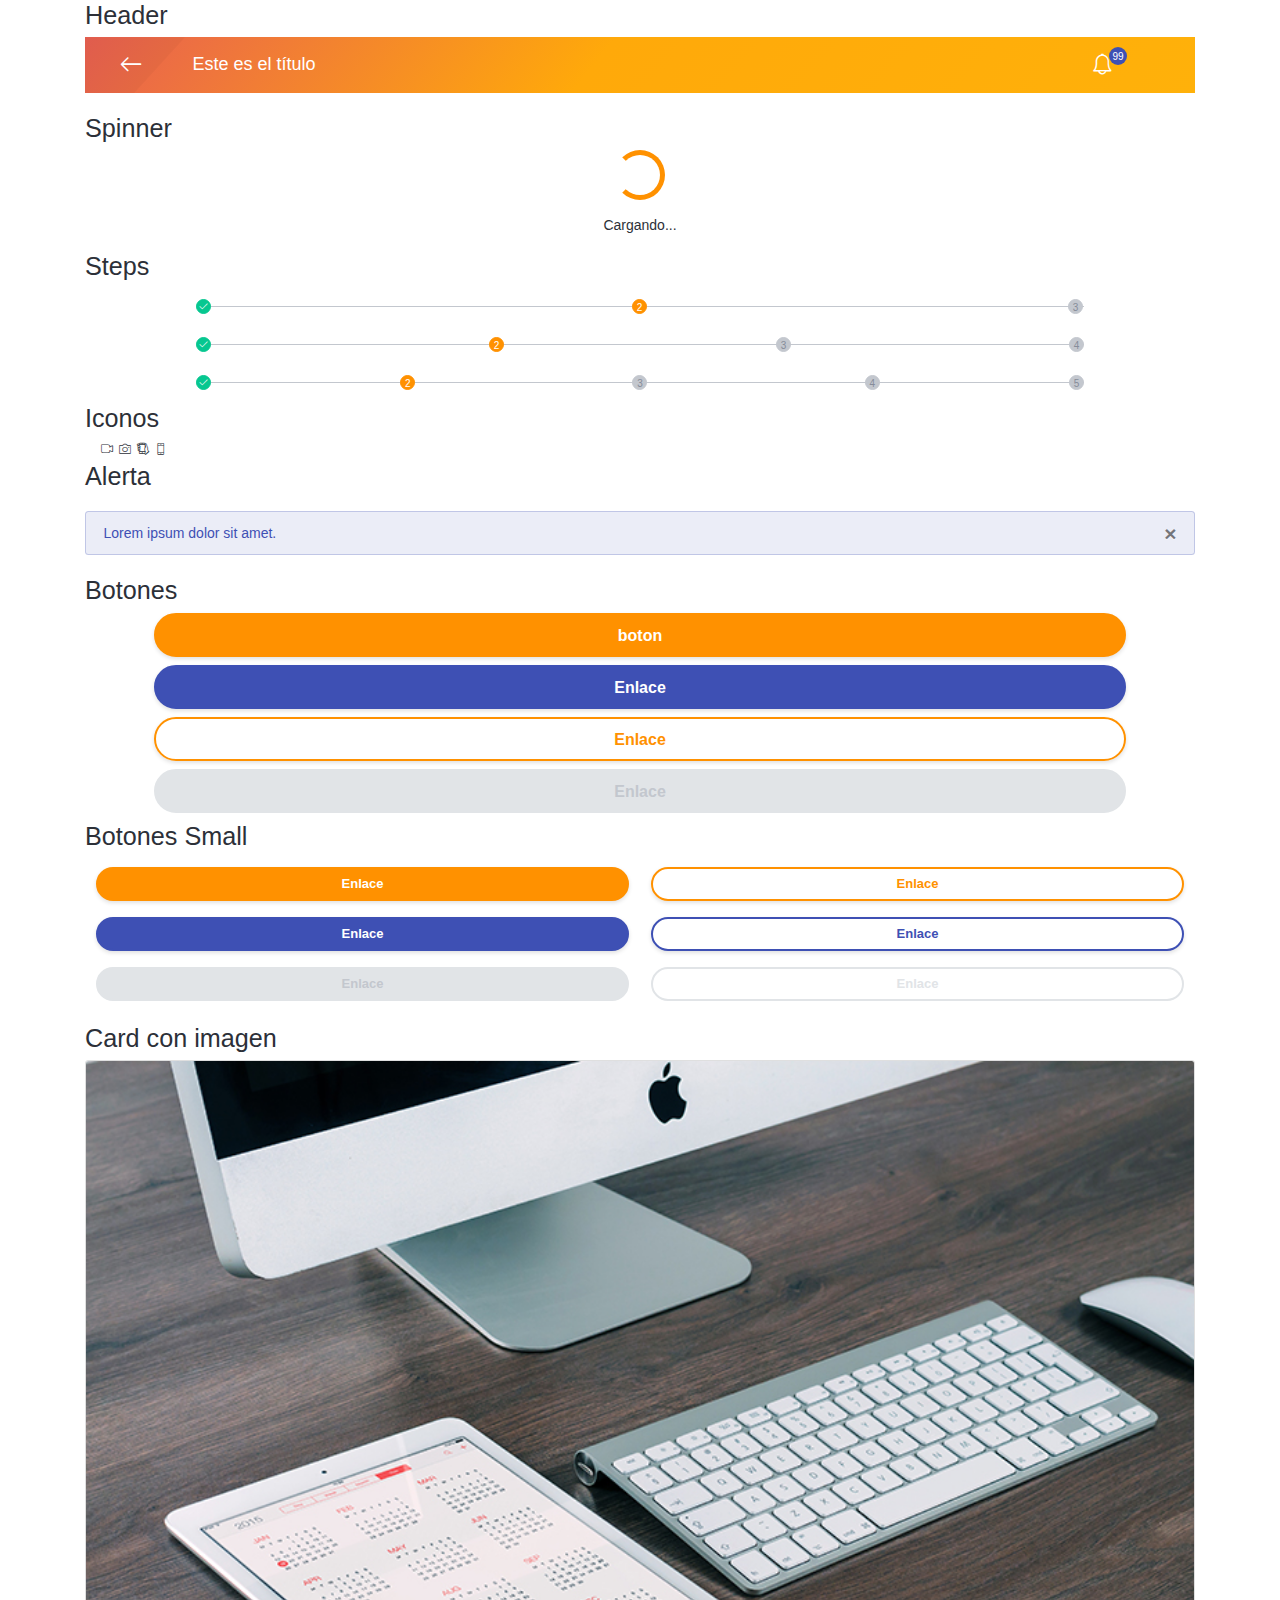
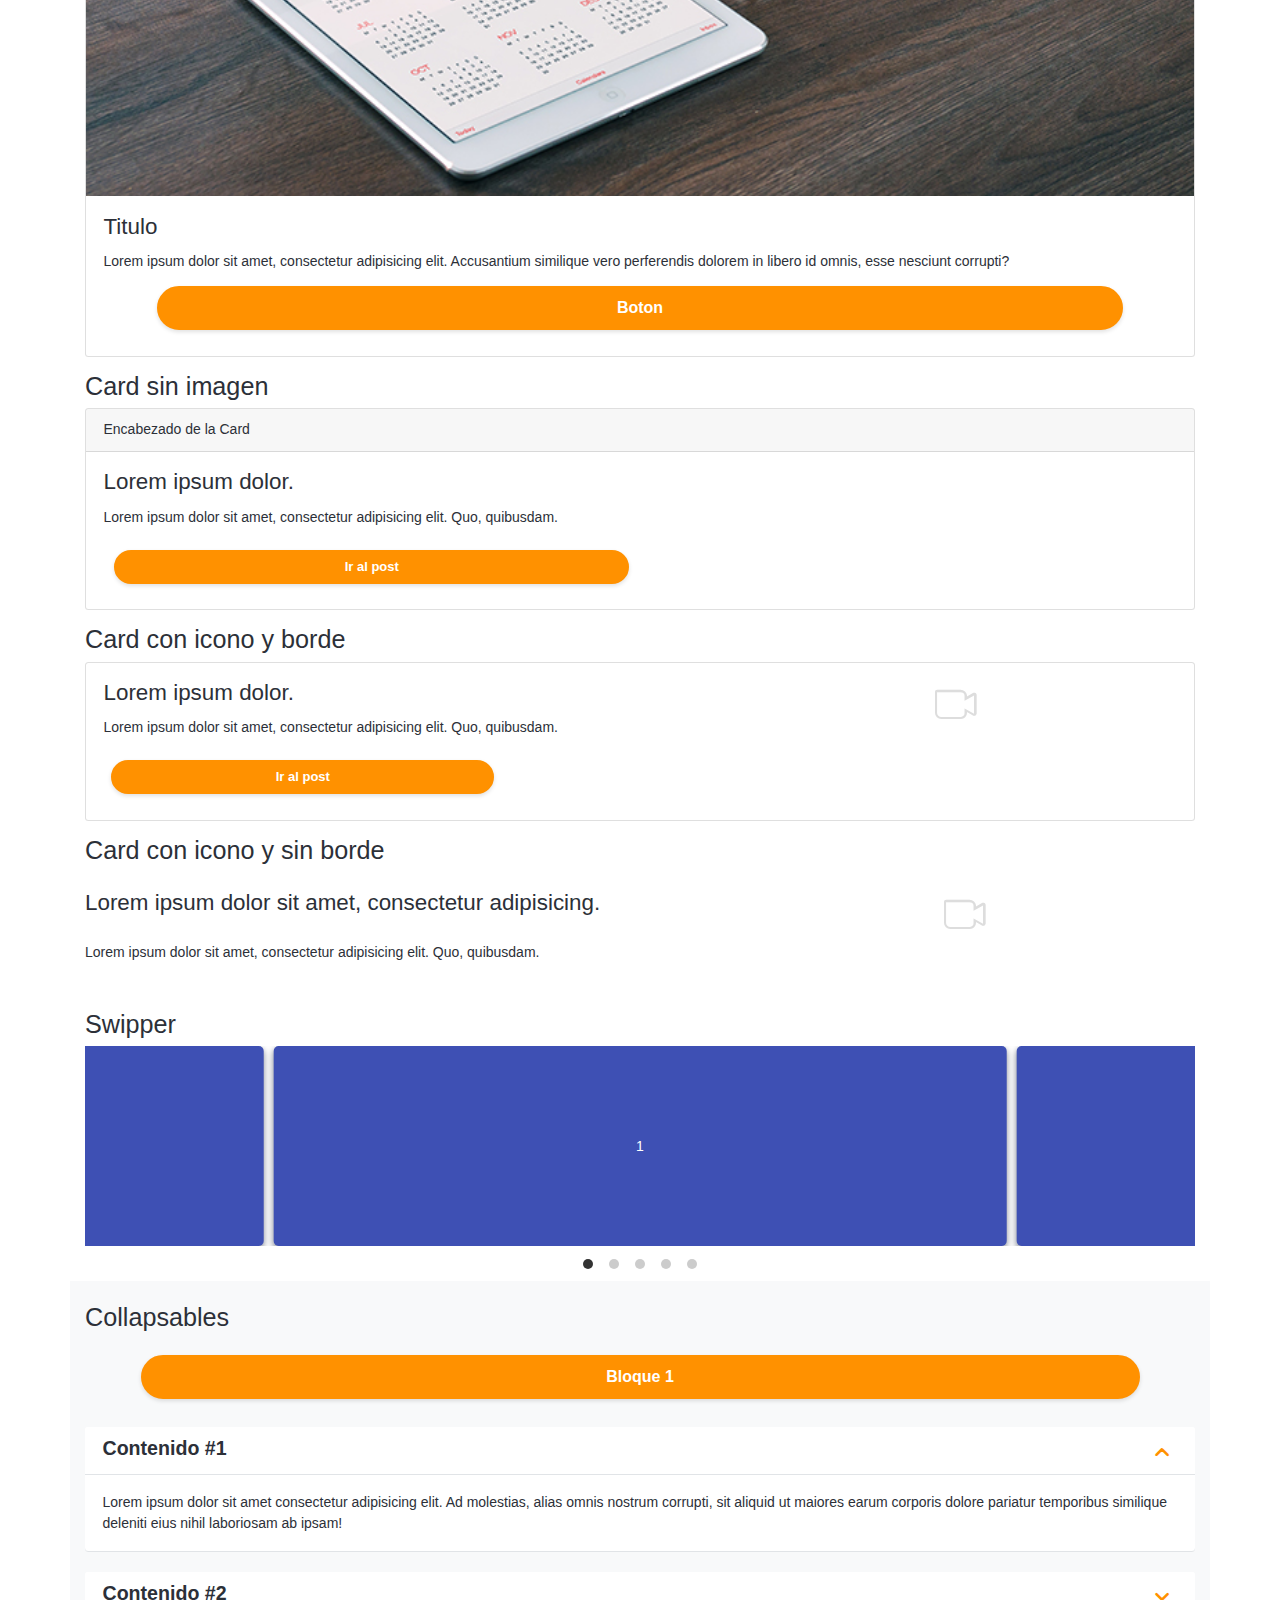
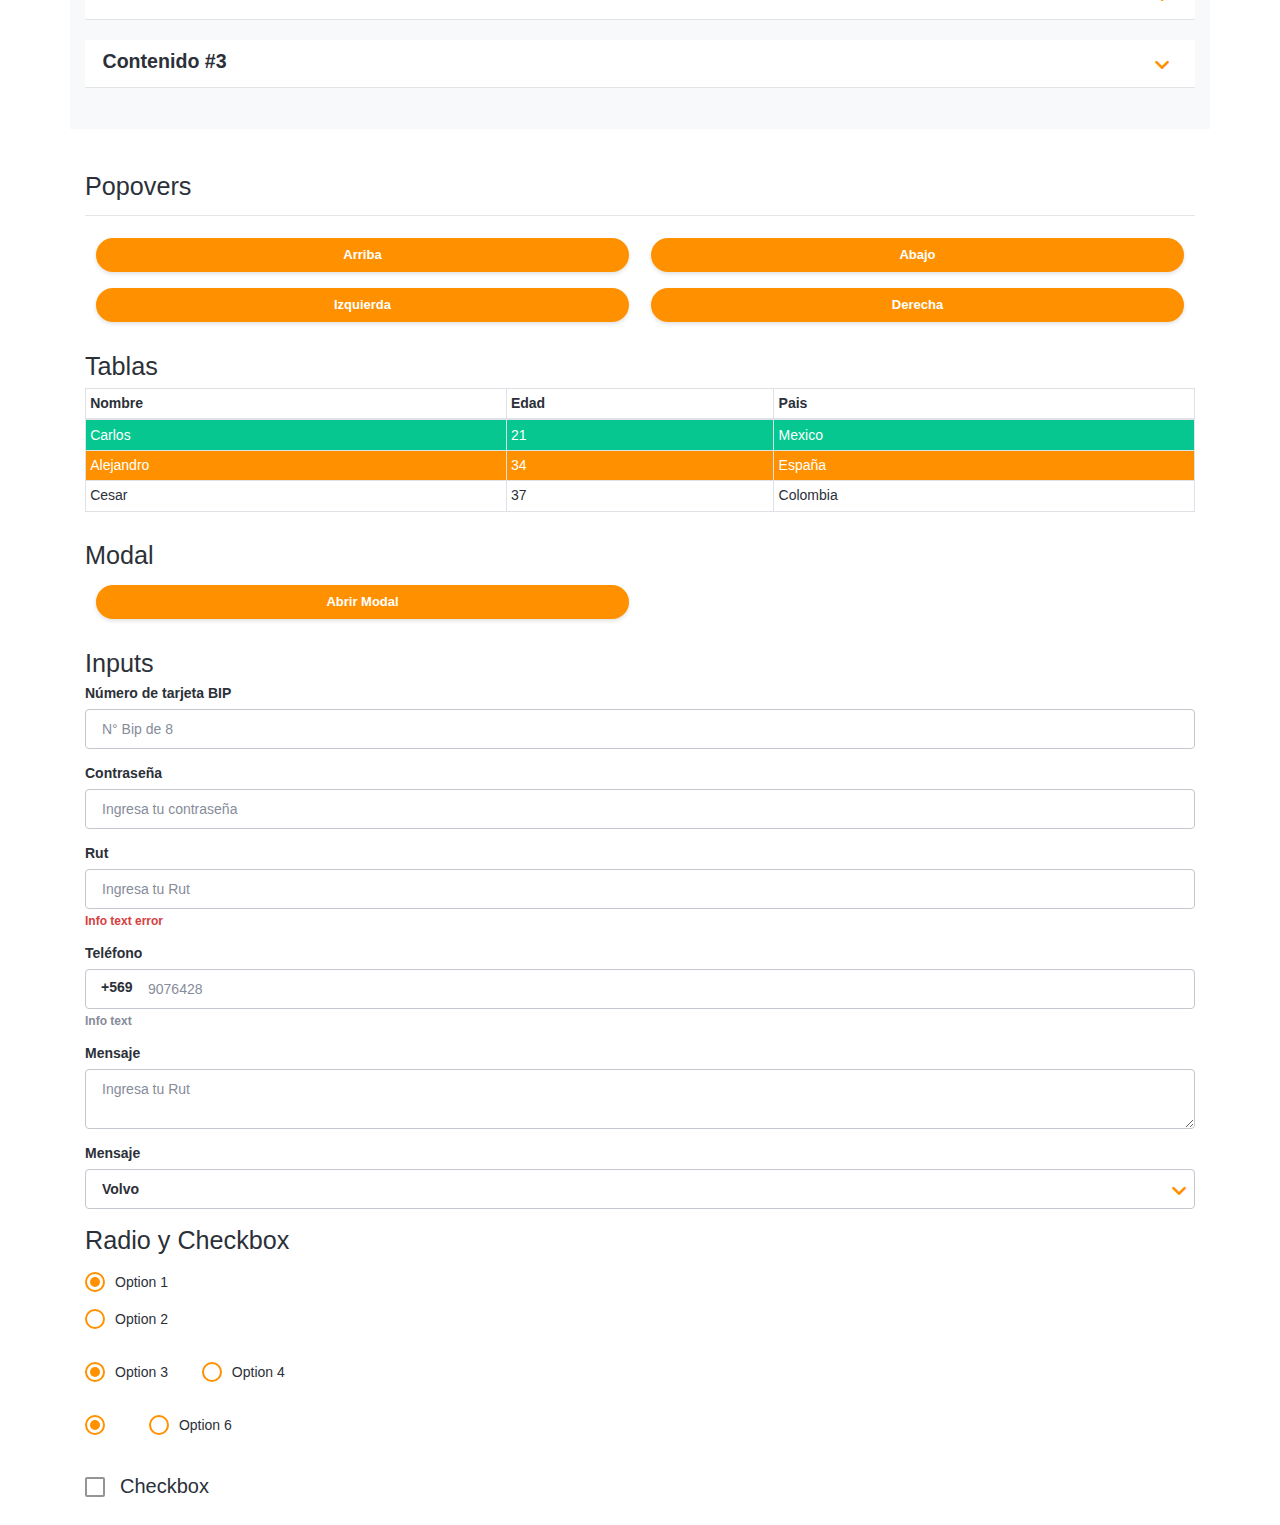
==== index.html @ 3dde93c3 "cambios en el index" ====
<!DOCTYPE html>
<html lang="es">

<head>
	<meta charset="UTF-8">
	<title>Canvas DSM APP 2.0</title>
	<meta name="viewport" content="width=device-width, user-scalable=no, initial-scale=1.0, maximum-scale=1.0, minimum-scale=1.0">
	<link rel="stylesheet" href="css/bootstrap/bootstrap.min.css">
	<link rel="stylesheet" href="scss/main.css">
	<link rel="stylesheet" href="css/fonts.css">


	<body>
		<!-- comienzo alertas -->
		<div class="container">
			<!-- header -->
			<h2>Header</h2>
			<div class="triangulo"></div>
			<header>
				<div class="col-12">
					<div class="row">
						<div class="col-2 col-sm-1 volver">
							<i class="bech_arrow_left"></i>
						</div>
						<div class="col-7 col-sm-9 ">Este es el título</div>
						<div class="col-3 col-sm-2 notificacion">
							<i class="bech_notifications"></i>
							<div class="contenedor-numero">
								<span>99</span>
							</div>
						</div>
					</div>
				</div>
			</header>

			<!-- fin header -->

			<!-- spinner-->
			<div class="container">
				<div class="row">
					<h2>Spinner</h2>
					<div class="col-12">
						<div class="spinner"></div>
					</div>
					<div class="col-12 texto-bajada-spinner">Cargando...</div>
				</div>
			</div>
			<!-- fin spinner-->

			<!-- steps 3 -->
			<!--.past paso quemado-->
			<!--.active paso activo-->
			<!--sin clase paso por quemar (por defecto)-->
			<div class="container">
				<div class="row">
					<h2>Steps</h2>
					<div class="steps">
						<div class="stp3">
							<div class="point left past">
								<i class="bech_check"></i>
							</div>
						</div>
						<div class="stp3">
							<div class="point active">2</div>
						</div>
						<div class="stp3">
							<div class="point right">3</div>
						</div>
					</div>
				</div>
			</div>
			<!-- fin steps 3 -->

			<!-- steps 4 -->
			<!--.past paso quemado-->
			<!--.active paso activo-->
			<!--sin clase paso por quemar (por defecto)-->
			<div class="container">
				<div class="row">
					<div class="steps">
						<div class="stp4">
							<div class="point left past">
								<i class="bech_check"></i>
							</div>
						</div>
						<div class="stp4">
							<div class="point left active">2</div>
						</div>
						<div class="stp4">
							<div class="point right">3</div>
						</div>
						<div class="stp4">
							<div class="point right">4</div>
						</div>
					</div>
				</div>
			</div>
			<!-- fin steps 4 -->

			<!-- steps 5 -->
			<!--.past paso quemado-->
			<!--.active paso activo-->
			<!--sin clase paso por quemar (por defecto)-->
			<div class="container">
				<div class="row">
					<div class="steps">
						<div class="stp5">
							<div class="point left past">
								<i class="bech_check"></i>
							</div>
						</div>
						<div class="stp5">
							<div class="point left active">2</div>
						</div>
						<div class="stp5">
							<div class="point">3</div>
						</div>
						<div class="stp5">
							<div class="point right">4</div>
						</div>
						<div class="stp5">
							<div class="point right">5</div>
						</div>
					</div>
				</div>
			</div>
			<!-- fin steps 5 -->

			<!-- iconos -->
			<div class="container">
				<div class="row">
					<h2>Iconos</h2>
					<div class="col-12">
						<i class="bech_camera_video"></i>
						<i class="bech_camera"></i>
						<i class="bech_cell_hand"></i>
						<i class="bech_cell_phone"></i>
					</div>
				</div>
			</div>
			<!-- fin iconos -->

			<div class="row">
				<div class="col">
					<h2>Alerta</h2>
					<div class="alert alert-info alertabech" id="alerta">
						Lorem ipsum dolor sit amet.
						<button type="button" class="close" data-dismiss="alert" aria-label="Cerrar">
							<span aria-hidden="true">&times;</span>
						</button>
					</div>
				</div>
			</div>
		</div>
		<!-- fin alertas -->


		<!-- comienzo botones -->
		<div class="container">
			<div class="row">
				<div class="col-12">
					<h2>Botones</h2>

					<div class="col-12">
						<button class="btn-lg btn-block button-primary-bech" alt="boton primario naranjo">boton</button>
					</div>
					<div class="col-12">

						<button href="#" class="btn-lg btn-block button-accent-bech" alt="boton acentuado azul">Enlace</button>
					</div>
					<div class="col-12">

						<button href="#" class="btn-lg btn-block button-secondary-bech" alt="boton secundario blanco">Enlace</button>
					</div>
					<div class="col-12">

						<button href="#" class="btn-lg btn-block button-disable-bech" alt="boton desactivado">Enlace</button>
					</div>

				</div>
			</div>
		</div>
		<div class="container">
			<div class="row">
				<div class="col-12">
					<h2>Botones Small</h2>
					<div>
						<button href="#" class="btn-lg btn-block button-primary-bech small">Enlace</button>
					</div>
					<div>
						<button href="#" class="btn-lg btn-block button-secondary-bech small">Enlace</button>
					</div>
					<div>
						<button href="#" class="btn-lg btn-block button-accent-bech small">Enlace</button>
					</div>
					<div>
						<button href="#" class="btn-lg btn-block button-accent2-bech small">Enlace</button>
					</div>
					<div>
						<button href="#" class="btn-lg btn-block button-disable-bech small">Enlace</button>
					</div>
					<div>
						<button href="#" class="btn-lg btn-block button-disable2-bech small">Enlace</button>
					</div>
				</div>

			</div>
		</div>
		<!-- fin botones -->

		<!-- comienzo card -->
		<div class="container">
			<!--card con foto-->
			<div class="row mt-3">
				<div class="col-12">
					<h2>Card con imagen</h2>
					<div class="card">
						<img src="img/bg.jpg" class="card-img-top img-fluid" alt="">
						<div class="card-body">
							<h3 class="card-title">Titulo</h3>
							<p class="card-text">Lorem ipsum dolor sit amet, consectetur adipisicing elit. Accusantium similique vero perferendis dolorem in libero
								id omnis, esse nesciunt corrupti?</p>
							<a href="#" class="btn-lg btn-block button-primary-bech" alt="boton primario naranjo">Boton</a>
						</div>
					</div>
				</div>
			</div>
			<!--card sin foto-->
			<div class="row mt-3">
				<div class="col-12">
					<h2>Card sin imagen</h2>
					<div class="card">
						<div class="card-header">
							Encabezado de la Card
						</div>
						<div class="card-body">
							<h3 class="card-title">Lorem ipsum dolor.</h3>
							<p class="card-text">Lorem ipsum dolor sit amet, consectetur adipisicing elit. Quo, quibusdam.</p>
							<a href="#" class="btn-lg btn-block button-primary-bech small">Ir al post</a>
						</div>
					</div>
				</div>
			</div>
			<!--card con icono y borde-->
			<div class="row mt-3">
				<div class="col-12">
					<h2>Card con icono y borde</h2>
					<div class="card">
						<div class="card-body">
							<div class="row">
								<div class="col-9">
									<h3 class="card-title">Lorem ipsum dolor.</h3>
									<p class="card-text">Lorem ipsum dolor sit amet, consectetur adipisicing elit. Quo, quibusdam.</p>
									<a href="#" class="btn-lg btn-block button-primary-bech small">Ir al post</a>
								</div>
								<div class="col-3">
									<i class="bech_camera_video full"></i>
								</div>
							</div>
						</div>
					</div>
				</div>
			</div>
			<!--card con icono y sin borde-->
			<div class="row mt-3">
				<div class="col-12">
					<h2>Card con icono y sin borde</h2>
					<div class="card quitar-borde">
						<div class="card-body sin-padding">
							<div class="row">
								<div class="col-9">
									<h3 class="card-title">Lorem ipsum dolor sit amet, consectetur adipisicing.</h3>
								</div>
								<div class="col-3">
									<i class="bech_camera_video full"></i>
								</div>
							</div>
							<div class="row">
								<p class="col-12">Lorem ipsum dolor sit amet, consectetur adipisicing elit. Quo, quibusdam.</p>
							</div>
						</div>
					</div>
				</div>
			</div>
		</div>
		<!-- fin card -->

		<!-- slide 2-->
		<div class="container swipper-bech">
			<h2>Swipper</h2>
			<!-- Flickity HTML init -->
			<div class="gallery js-flickity" data-flickity-options='{ "wrapAround": true }'>
				<div class="gallery-cell"></div>
				<div class="gallery-cell"></div>
				<div class="gallery-cell"></div>
				<div class="gallery-cell"></div>
				<div class="gallery-cell"></div>
			</div>
		</div>
		<!-- fin slide 2 -->

		<!-- comienzo dropdown -->
		<div class="container bg-light">
			<br>
			<h2>Collapsables</h2>
			<div class="row mt-3">
				<div class="col-12">
					<p>
						<a href="#bloque1" data-toggle="collapse" role="button" aria-expanded="true" aria-controls="bloque1" class="btn-lg btn-block button-primary-bech">Bloque 1</a>
					</p>
					<div class="collapse" id="bloque1">
						<div class="card card-body">
							<h2>Titulo</h2>
							<p>Lorem ipsum dolor, sit amet consectetur adipisicing elit. Repudiandae aut facere earum, voluptatem dignissimos repellendus
								deserunt consequatur quisquam dolor eligendi vel atque eius totam quidem odit ratione vitae. Labore, explicabo.</p>
						</div>
					</div>
				</div>
			</div>

			<div class="row mt-3">
				<div class="col">
					<div id="accordion">

						<!-- CARD #1 -->
						<div class="card bech-card">
							<div class="card-header bech" id="heading1">
								<h4 class="bech-title">
									<a class="collapsed1" data-toggle="collapse" data-parent="#accordion" href="#collapse1" aria-expanded="false" aria-controls="collapse1">
											<div class="texto-titulo">Contenido #1</div>
										</a>
								</h4>
							</div>
							<div id="collapse1" class="collapse show" arial-labelledby="heading1" data-parent="#accordion">
								<div class="card-body">
									Lorem ipsum dolor sit amet consectetur adipisicing elit. Ad molestias, alias omnis nostrum corrupti, sit aliquid ut maiores
									earum corporis dolore pariatur temporibus similique deleniti eius nihil laboriosam ab ipsam!
								</div>
							</div>
						</div>

						<!-- CARD #2 -->
						<div class="card bech-card">
							<div class="card-header bech" id="heading2">
								<h4 class="bech-title">
									<a class="collapsed" data-toggle="collapse" data-parent="#accordion" href="#collapse2" aria-expanded="false" aria-controls="collapse2">
										<div class="texto-titulo">Contenido #2</div>
									</a>
								</h4>
							</div>
							<div id="collapse2" class="collapse" arial-labelledby="heading2" data-parent="#accordion">
								<div class="card-body">
									Lorem ipsum dolor sit amet consectetur adipisicing elit. Ad molestias, alias omnis nostrum corrupti, sit aliquid ut maiores
									earum corporis dolore pariatur temporibus similique deleniti eius nihil laboriosam ab ipsam!
								</div>
							</div>
						</div>

						<!-- CARD #3 -->
						<div class="card bech-card">
							<div class="card-header bech" id="heading3">
								<h4 class="bech-title">
									<a class="collapsed" data-toggle="collapse" data-parent="#accordion" href="#collapse3" aria-expanded="false" aria-controls="collapse3">
										<div class="texto-titulo">Contenido #3</div>
									</a>
								</h4>
							</div>
							<div id="collapse3" class="collapse" arial-labelledby="heading3" data-parent="#accordion">
								<div class="card-body">
									Lorem ipsum dolor sit amet consectetur adipisicing elit. Ad molestias, alias omnis nostrum corrupti, sit aliquid ut maiores
									earum corporis dolore pariatur temporibus similique deleniti eius nihil laboriosam ab ipsam!
								</div>
							</div>
						</div>
					</div>
				</div>
			</div>
			<br>
		</div>
		<!-- fin dropbopx -->

		<!-- comienzo popover -->
		<div class="container">
			<div class="row mt-5">
				<div class="col">
					<h2>Popovers</h2>
					<hr>
					<button class="button-primary-bech small" data-container="body" data-placement="top" data-toggle="popover" title="Titulo del popover"
					 data-content="Lorem ipsum dolor sit amet, consectetur adipisicing elit. Tenetur, soluta.">Arriba</button>

					<button class="button-primary-bech small" data-container="body" data-placement="bottom" data-toggle="popover" title="Titulo del popover"
					 data-content="Lorem ipsum dolor sit amet, consectetur adipisicing elit. Tenetur, soluta.">Abajo</button>

					<button class="button-primary-bech small" data-container="body" data-placement="left" data-toggle="popover" title="Titulo del popover"
					 data-content="Lorem ipsum dolor sit amet, consectetur adipisicing elit. Tenetur, soluta.">Izquierda</button>

					<button class="button-primary-bech small" data-container="body" data-placement="right" data-toggle="popover" title="Titulo del popover"
					 data-content="Lorem ipsum dolor sit amet, consectetur adipisicing elit. Tenetur, soluta.">Derecha</button>
				</div>
			</div>
		</div>
		<!-- fin popover -->

		<br>

		<!-- comienzo tabla -->
		<div class="container">
			<div class="row">
				<div class="col">
					<h2>Tablas</h2>
					<!-- .table-striped Nos permite alternar colores entre cada fila -->
					<!-- .table-bordered Nos permite agregarle bordes a la tabla -->
					<!-- .table-hover Nos permite agregarle un hover a las filas -->
					<!-- .table-sm Nos permite hacer la tabla mas pequeña eliminando paddings -->
					<!-- .table-responsive-xx Nos permite adaptar nuestra tabla a dispositivos moviles -->
					<table class="table table-sm table-hover table-bordered">
						<thead>
							<tr>
								<th>Nombre</th>
								<th>Edad</th>
								<th>Pais</th>
							</tr>
						</thead>
						<tr class="bech-table__success">
							<td>Carlos</td>
							<td>21</td>
							<td>Mexico</td>
						</tr>
						<tr class="bech-table__activo">
							<td>Alejandro</td>
							<td>34</td>
							<td>España</td>
						</tr>
						<tr>
							<td>Cesar</td>
							<td>37</td>
							<td>Colombia</td>
						</tr>
					</table>
				</div>
			</div>
		</div>
		<!-- fin tabla -->


		<!-- comienzo modal -->
		<div class="container">
			<div class="row mt-3">
				<div class="col">
					<h2>Modal</h2>
					<button class="button-primary-bech small" data-toggle="modal" data-target="#fm-modal">Abrir Modal</button>
					<div class="modal fade" id="fm-modal" tabindex="-1" role="dialog" aria-labelledby="fm-modal" aria-hidden="true">
						<div class="modal-dialog bech-modal__dialogo">
							<div class="modal-content bech-modal__contenido">
								<div class="modal-body">
									<div class="container-fluid">
										<div class="row">
											<div class="col-12">
												<div class="bech-modal__icono">
													<img src="img/check-outline.svg" alt="imagen">
												</div>
												<h5 class="bech-modal__titulo">Titulo Modal</h5>
												<p class="bech-modal__texto">Este texto describe la instancia del modal, Este texto describe la instancia del modal</p>
											</div>
										</div>
									</div>
									<button class="btn-lg btn-block button-secondary-bech small">Aceptar</button>
									<button class="bbtn-lg btn-block button-primary-bech small" data-dismiss="modal">Cerrar</button>
								</div>
							</div>
						</div>
					</div>
				</div>
			</div>
		</div>
		<!-- fin modal -->

		<!-- comienzo input -->
		<br>
		<div class="container">
			<h2>Inputs</h2>
			<div class="bech-input-label">
				<label for="nombre">Número de tarjeta BIP</label>
				<input id="nombre" type="number" placeholder="N° Bip de 8">
			</div>
			<div class="bech-input-label">
				<label for="password">Contraseña</label>
				<input id="pasword" type="password" placeholder="Ingresa tu contraseña">
			</div>
			<div class="bech-input-label">
				<label for="rut">Rut</label>
				<input disabled id="rut" type="text" placeholder="Ingresa tu Rut">
				<div class="info-text info-text--error">Info text error</div>
			</div>
			<div class="bech-input-label input-prefix">
				<label for="tel">Teléfono</label>
				<div class="prefix">+569</div>
				<input type="text" placeholder="9076428" name="tel" maxlength="12">
				<div class="info-text">Info text</div>
			</div>
			<div class="bech-input-label">
				<label class="labels" for="mensaje">Mensaje</label>
				<textarea id="mensaje" type="text" placeholder="Ingresa tu Rut"></textarea>
			</div>
			<div class="bech-input-label bech-select">
				<label for="slect">Mensaje</label>
				<select>
					<option value="volvo">Volvo</option>
					<option value="saab">Saab</option>
					<option value="mercedes">Mercedes</option>
					<option value="audi">Audi</option>
				</select>
			</div>
		</div>
		<!-- fin input -->

		<!-- comienzo checkbox y radio -->
		<div class="container">
			<h2>Radio y Checkbox</h2>
			<div>
				<div class="radio">
					<input id="1" type="radio" name="g" checked>
					<label for="1">Option 1</label>
				</div>
				<div class="radio">
					<input id="2" type="radio" name="g">
					<label for="2">Option 2</label>
				</div>
			</div>
			<div>
				<div class="radio radio-inline">
					<input id="3" type="radio" name="g2" checked>
					<label for="3">Option 3</label>
				</div>
				<div class="radio radio-inline">
					<input id="4" type="radio" name="g2">
					<label for="4">Option 4</label>
				</div>
			</div>
			<div>
				<div class="radio radio-inline">
					<input id="5" type="radio" name="g3" checked>
					<label for="5"></label>
				</div>
				<div class="radio radio-inline">
					<input id="6" type="radio" name="g3">
					<label for="6">Option 6</label>
				</div>
			</div>

			<!-- Checkbox -->
			<br>
			<label class="checkbox">
				<input type="checkbox">
				<span style="font-size: 20px;">Checkbox</span>
			</label>
		</div>
		<br>
		<!-- fin checkbox y radio -->

		<script src="js/jquery-3.2.1.min.js"></script>
		<script src="js/popper.min.js"></script>
		<script src="js/bootstrap.min.js"></script>

		<script>
			$(function () {
				$('[data-toggle="popover"]').popover();
			})
		</script>

		<script src="js/swipper/flickity-docs.min.js?2"></script>

	</body>

</html>
---- scss/main.css ----
/* $spinner */
/* success */
/* $border-invalid */
/* border_color */
/* Document
   ========================================================================== */
/**
 * 1. Correct the line height in all browsers.
 * 2. Prevent adjustments of font size after orientation changes in iOS.
 */
html {
  line-height: 1.15;
  /* 1 */
  -webkit-text-size-adjust: 100%;
  /* 2 */
  font-size: 14px; }

/* Sections
   ========================================================================== */
/**
 * 1. Add the correct box sizing in Firefox.
 * 2. Show the overflow in Edge and IE.
 */
hr {
  box-sizing: content-box;
  /* 1 */
  height: 0;
  /* 1 */
  overflow: visible;
  /* 2 */ }

/**
 * 1. Correct the inheritance and scaling of font size in all browsers.
 * 2. Correct the odd `em` font sizing in all browsers.
 */
pre {
  font-family: monospace, monospace;
  /* 1 */
  font-size: 1rem;
  /* 2 */ }

/* Text-level semantics
   ========================================================================== */
/**
 * Remove the gray background on active links in IE 10.
 */
a {
  background-color: transparent; }

/**
 * 1. Remove the bottom border in Chrome 57-
 * 2. Add the correct text decoration in Chrome, Edge, IE, Opera, and Safari.
 */
abbr[title] {
  border-bottom: none;
  /* 1 */
  text-decoration: underline;
  /* 2 */
  text-decoration: underline dotted;
  /* 2 */ }

/**
 * Add the correct font weight in Chrome, Edge, and Safari.
 */
b,
strong {
  font-weight: bolder; }

/**
 * 1. Correct the inheritance and scaling of font size in all browsers.
 * 2. Correct the odd `em` font sizing in all browsers.
 */
code,
kbd,
samp {
  font-family: monospace, monospace;
  /* 1 */
  font-size: 1rem;
  /* 2 */ }

/**
 * Add the correct font size in all browsers.
 */
small {
  font-size: 80%; }

/**
 * Prevent `sub` and `sup` elements from affecting the line height in
 * all browsers.
 */
sub,
sup {
  font-size: 75%;
  line-height: 0;
  position: relative;
  vertical-align: baseline; }

sub {
  bottom: -0.25rem; }

sup {
  top: -0.5rem; }

/* Embedded content
   ========================================================================== */
/**
 * Remove the border on images inside links in IE 10.
 */
img {
  border-style: none; }

/* Forms
   ========================================================================== */
/**
 * 1. Change the font styles in all browsers.
 * 2. Remove the margin in Firefox and Safari.
 */
button,
input,
optgroup,
select,
textarea {
  font-family: inherit;
  /* 1 */
  font-size: 100%;
  /* 1 */
  line-height: 1.15;
  /* 1 */
  margin: 0;
  /* 2 */ }

/**
 * Show the overflow in IE.
 * 1. Show the overflow in Edge.
 */
button,
input {
  /* 1 */
  overflow: visible; }

/**
 * Remove the inheritance of text transform in Edge, Firefox, and IE.
 * 1. Remove the inheritance of text transform in Firefox.
 */
button,
select {
  /* 1 */
  text-transform: none; }

/**
 * Correct the inability to style clickable types in iOS and Safari.
 */
button,
[type="button"],
[type="reset"],
[type="submit"] {
  -webkit-appearance: button; }

/**
 * Remove the inner border and padding in Firefox.
 */
button::-moz-focus-inner,
[type="button"]::-moz-focus-inner,
[type="reset"]::-moz-focus-inner,
[type="submit"]::-moz-focus-inner {
  border-style: none;
  padding: 0; }

/**
 * Restore the focus styles unset by the previous rule.
 */
button:-moz-focusring,
[type="button"]:-moz-focusring,
[type="reset"]:-moz-focusring,
[type="submit"]:-moz-focusring {
  outline: 1px dotted ButtonText; }

/**
 * Correct the padding in Firefox.
 */
fieldset {
  padding: 0.35rem 0.75rem 0.625rem; }

/**
 * 1. Correct the text wrapping in Edge and IE.
 * 2. Correct the color inheritance from `fieldset` elements in IE.
 * 3. Remove the padding so developers are not caught out when they zero out
 *    `fieldset` elements in all browsers.
 */
legend {
  box-sizing: border-box;
  /* 1 */
  color: inherit;
  /* 2 */
  display: table;
  /* 1 */
  max-width: 100%;
  /* 1 */
  padding: 0;
  /* 3 */
  white-space: normal;
  /* 1 */ }

/**
 * Add the correct vertical alignment in Chrome, Firefox, and Opera.
 */
progress {
  vertical-align: baseline; }

/**
 * Remove the default vertical scrollbar in IE 10+.
 */
textarea {
  overflow: auto; }

/**
 * 1. Add the correct box sizing in IE 10.
 * 2. Remove the padding in IE 10.
 */
[type="checkbox"],
[type="radio"] {
  box-sizing: border-box;
  /* 1 */
  padding: 0;
  /* 2 */ }

/**
 * Correct the cursor style of increment and decrement buttons in Chrome.
 */
[type="number"]::-webkit-inner-spin-button,
[type="number"]::-webkit-outer-spin-button {
  height: auto; }

/**
 * 1. Correct the odd appearance in Chrome and Safari.
 * 2. Correct the outline style in Safari.
 */
[type="search"] {
  -webkit-appearance: textfield;
  /* 1 */
  outline-offset: -2px;
  /* 2 */ }

/**
 * Remove the inner padding in Chrome and Safari on macOS.
 */
[type="search"]::-webkit-search-decoration {
  -webkit-appearance: none; }

/**
 * 1. Correct the inability to style clickable types in iOS and Safari.
 * 2. Change font properties to `inherit` in Safari.
 */
::-webkit-file-upload-button {
  -webkit-appearance: button;
  /* 1 */
  font: inherit;
  /* 2 */ }

/* Interactive
   ========================================================================== */
/*
 * Add the correct display in Edge, IE 10+, and Firefox.
 */
details {
  display: block; }

/*
 * Add the correct display in all browsers.
 */
summary {
  display: list-item; }

/* Misc
   ========================================================================== */
/**
 * Add the correct display in IE 10+.
 */
template {
  display: none; }

/**
 * Add the correct display in IE 10.
 */
[hidden] {
  display: none; }

body {
  margin: 0;
  font-size: 1rem;
  color: #2C3038;
  font-family: Nunito Sans;
  -webkit-font-smoothing: antialiased;
  -moz-osx-font-smoothing: grayscale;
  -webkit-tap-highlight-color: transparent;
  box-sizing: border-box;
  background: #ffffff; }

p {
  font-size: 1rem; }

h1 {
  font-size: 2rem;
  margin: 0.67em 0; }

h2 {
  font-size: 1.8rem; }

h3 {
  font-size: 1.6rem; }

h4 {
  font-size: 1.4rem; }

@font-face {
  font-family: 'Nunito Sans';
  src: url("../scss/fonts/nunito_sans/fonts/nunito_sans/NunitoSans-Regular.ttf") format("truetype");
  font-weight: 400;
  font-style: normal; }
@font-face {
  font-family: 'Nunito Sans';
  src: url("../scss/fonts/nunito_sans/fonts/nunito_sans/NunitoSans-Light.ttf") format("truetype");
  font-weight: 200;
  font-style: normal; }
@font-face {
  font-family: 'Nunito Sans';
  src: url("../scss/fonts/nunito_sans/fonts/nunito_sans/NunitoSans-SemiBold.ttf") format("truetype");
  font-weight: 600;
  font-style: normal; }
@font-face {
  font-family: 'Nunito Sans';
  src: url("../scss/fonts/nunito_sans/fonts/nunito_sans/NunitoSans-Bold.ttf") format("truetype");
  font-weight: 700;
  font-style: normal; }
@font-face {
  font-family: 'Nunito Sans';
  src: url("../scss/fonts/nunito_sans/fonts/nunito_sans/NunitoSans-ExtraBold.ttf") format("truetype");
  font-weight: 800;
  font-style: normal; }
.spinner, .spinner:after {
  display: block;
  width: 50px;
  height: 50px;
  border-radius: 50%; }

.spinner {
  background-color: transparent;
  border-top: 5px solid #ff9100;
  border-right: 5px solid #ff9100;
  border-bottom: 5px solid #ff9100;
  border-left: 5px solid rgba(255, 145, 0, 0);
  animation-iteration-count: infinite;
  animation-timing-function: linear;
  animation-duration: .8s;
  animation-name: spinner-loading;
  margin: 0 auto;
  text-align: center; }

@keyframes spinner-loading {
  0% {
    transform: rotate(0deg); }
  to {
    transform: rotate(1turn); } }
.texto-bajada-spinner {
  text-align: center;
  color: #2C3038;
  margin: 15px 0;
  font-weight: 100;
  font-size: 14px; }

.bech {
  height: 48px;
  background-color: #ffffff;
  border-bottom: none;
  box-shadow: inset 0 -1px 0 0 #E1E4E7; }
  .bech .texto-titulo {
    color: #2C3038;
    font-weight: 700; }
  .bech a {
    text-decoration: none; }

.bech-card {
  border: none;
  margin-bottom: 20px;
  box-shadow: inset 0 -1px 0 0 #E1E4E7; }

.bech-title a:after {
  font-family: 'BECH';
  content: "\e969";
  float: right;
  font-size: 32px;
  font-weight: 800;
  color: #FF9100;
  margin-top: -28px; }

.bech-title a.collapsed:after {
  font-family: 'BECH';
  content: "\e966";
  color: #FF9100;
  box-shadow: none; }

.checkbox {
  position: relative;
  display: inline-block;
  cursor: pointer;
  font-size: 34px;
  line-height: 18px; }

.checkbox > input {
  appearance: none;
  -moz-appearance: none;
  -webkit-appearance: none;
  position: absolute;
  z-index: -1;
  left: -20px;
  top: -12px;
  display: block;
  margin: 0;
  border-radius: 50%;
  width: 58px;
  height: 58px;
  background-color: rgba(0, 0, 0, 0.42);
  outline: none;
  opacity: 0;
  transform: scale(1);
  -ms-transform: scale(0);
  /* Graceful degradation for IE */
  transition: opacity 0.5s, transform 0.5s; }

.checkbox > input:checked {
  background-color: #FF9100; }

.checkbox:active > input {
  opacity: 1;
  transform: scale(0);
  transition: opacity 0s, transform 0s; }

.checkbox > input:disabled {
  opacity: 0; }

.checkbox > input:disabled + span {
  cursor: initial; }

.checkbox > span::before {
  content: "";
  display: inline-block;
  margin-right: 15px;
  border: solid 2px rgba(0, 0, 0, 0.42);
  border-radius: 2px;
  width: 20px;
  height: 20px;
  vertical-align: -4px;
  transition: border-color 0.5s, background-color 0.5s; }

.checkbox > input:checked + span::before {
  border-color: #FF9100;
  background-color: #FF9100; }

.checkbox > input:active + span::before {
  border-color: #FF9100; }

.checkbox > input:checked:active + span::before {
  border-color: transparent;
  background-color: rgba(0, 0, 0, 0.42); }

.checkbox > input:disabled + span::before {
  border-color: rgba(0, 0, 0, 0.26); }

.checkbox > input:checked:disabled + span::before {
  border-color: transparent;
  background-color: rgba(0, 0, 0, 0.26); }

.checkbox > span::after {
  content: "";
  display: inline-block;
  position: absolute;
  top: 0;
  left: 0;
  width: 8px;
  height: 14px;
  border: solid 2px transparent;
  border-left: none;
  border-top: none;
  transform: translate(6.6px, 6px) rotate(45deg);
  -ms-transform: translate(5.5px, 2px) rotate(45deg); }

.checkbox > input:checked + span::after {
  border-color: #fff; }

@keyframes ripple {
  0% {
    box-shadow: 0px 0px 0px 1px rgba(0, 0, 0, 0); }
  50% {
    box-shadow: 0px 0px 0px 15px rgba(0, 0, 0, 0.1); }
  100% {
    box-shadow: 0px 0px 0px 15px rgba(0, 0, 0, 0); } }
.radio {
  margin: 16px 0; }
  .radio.radio-inline {
    display: inline-block; }
  .radio input[type="radio"] {
    display: none; }
    .radio input[type="radio"]:checked + label:before {
      border-color: #FF9100;
      animation: ripple 0.2s linear forwards; }
    .radio input[type="radio"]:checked + label:after {
      transform: scale(1); }
  .radio label {
    display: inline-block;
    height: 20px;
    position: relative;
    padding: 0 30px;
    margin-bottom: 0;
    cursor: pointer;
    vertical-align: bottom; }
    .radio label:before, .radio label:after {
      position: absolute;
      content: '';
      border-radius: 50%;
      transition: all .3s ease;
      transition-property: transform, border-color; }
    .radio label:before {
      left: 0;
      top: 0;
      width: 20px;
      height: 20px;
      border: 2px solid #FF9100; }
    .radio label:after {
      top: 5px;
      left: 5px;
      width: 10px;
      height: 10px;
      transform: scale(0);
      background: #FF9100; }

*, *:before, *:after {
  box-sizing: border-box; }

section {
  background: white;
  margin: 0 auto;
  padding: 4em;
  max-width: 800px; }
  section h1 {
    margin: 0 0 2em; }

.bech-modal__contenido {
  border-radius: 6px;
  box-shadow: 0 20px 30px 0 rgba(0, 0, 0, 0.18), 0 0 8px 2px rgba(0, 0, 0, 0.08); }
.bech-modal__dialogo {
  margin: 1.5rem; }
.bech-modal__icono {
  padding-bottom: 24px;
  text-align: center;
  margin: 0 auto; }
  .bech-modal__icono img {
    width: 64px;
    height: 64px; }
.bech-modal__titulo {
  text-align: center;
  font-size: 20px;
  line-height: 28px;
  font-weight: 700;
  margin-bottom: 16px; }
.bech-modal__texto {
  text-align: center;
  line-height: 20px;
  font-size: 14px;
  color: #868C99;
  margin-bottom: 16px; }

.steps .stp3 .point, .steps .stp4 .point, .steps .stp5 .point {
  width: 15px;
  height: 15px;
  border: 1px solid #C3C7CE;
  border-radius: 50%;
  background-color: #C3C7CE;
  font-size: 10px;
  font-weight: 100;
  text-align: center;
  margin: 0 auto;
  color: #868C99; }
  .steps .stp3 .active.point, .steps .stp4 .active.point, .steps .stp5 .active.point {
    background-color: #FF9100;
    border: 1px solid #FF9100;
    animation-duration: .4s;
    animation-name: destacado;
    color: #ffffff; }
  .steps .stp3 .past.point, .steps .stp4 .past.point, .steps .stp5 .past.point {
    background-color: #06C790;
    border: 1px solid #06C790;
    line-height: 0px;
    font-size: 13px;
    color: #ffffff; }
  .steps .stp3 .left.point, .steps .stp4 .left.point, .steps .stp5 .left.point {
    float: left; }
  .steps .stp3 .right.point, .steps .stp4 .right.point, .steps .stp5 .right.point {
    float: right; }

.steps {
  border-bottom: 1px solid #C3C7CE;
  height: 8px;
  width: 100%;
  margin: 10px 10% 20px; }
  .steps .stp3 {
    width: 33.3%;
    height: 10px;
    float: left; }
  .steps .stp4 {
    width: 33%;
    height: 10px;
    float: left; }
    .steps .stp4:nth-child(2), .steps .stp4:nth-child(3) {
      width: 17%; }
  .steps .stp5 {
    width: 23%;
    height: 10px;
    float: left; }
    .steps .stp5:nth-child(2), .steps .stp5:nth-child(3), .steps .stp5:nth-child(4) {
      width: 18%; }

@keyframes destacado {
  from {
    background-color: rgba(255, 145, 0, 0);
    width: 40px;
    height: 40px;
    margin-top: -18px;
    border: none; }
  to {
    background-color: #FF9100;
    width: 10px;
    height: 10px; } }
.popover {
  border-color: #FFBD65; }

.popover-header {
  text-align: center;
  font-size: 20px;
  line-height: 28px;
  font-weight: 700;
  margin-bottom: 16px;
  background-color: #ffffff;
  border-bottom: none;
  margin-bottom: 0; }

.popover-body {
  line-height: 20px;
  font-size: 14px;
  color: #868C99;
  margin-bottom: 5px;
  border-color: #FFBD65; }

.swipper-bech {
  margin: 15px auto;
  padding-bottom: 20px; }

.flickity-enabled {
  position: relative; }

.flickity-enabled:focus {
  outline: none; }

.flickity-viewport {
  overflow: hidden;
  position: relative;
  height: 100%; }

.flickity-slider {
  position: absolute;
  width: 100%;
  height: 100%; }

/* draggable */
.flickity-enabled.is-draggable {
  -webkit-tap-highlight-color: transparent;
  tap-highlight-color: transparent;
  -webkit-user-select: none;
  -moz-user-select: none;
  -ms-user-select: none;
  user-select: none; }

.flickity-enabled.is-draggable .flickity-viewport {
  cursor: move;
  cursor: -webkit-grab;
  cursor: grab; }

.flickity-enabled.is-draggable .flickity-viewport.is-pointer-down {
  cursor: -webkit-grabbing;
  cursor: grabbing; }

/* ---- flickity-button ---- */
.flickity-button {
  display: none; }

/* ---- page dots ---- */
.flickity-page-dots {
  position: absolute;
  width: 100%;
  bottom: -45px;
  padding: 0;
  margin: 0;
  list-style: none;
  text-align: center;
  line-height: 1;
  margin-bottom: 20px; }

.flickity-rtl .flickity-page-dots {
  direction: rtl; }

.flickity-page-dots .dot {
  display: inline-block;
  width: 10px;
  height: 10px;
  margin: 0 8px;
  background: #333;
  border-radius: 50%;
  opacity: 0.25;
  cursor: pointer; }

.flickity-page-dots .dot.is-selected {
  opacity: 1; }

/* fullscreen v1.0.1
------------------------- */
.flickity-enabled.is-fullscreen {
  position: fixed;
  left: 0;
  top: 0;
  width: 100%;
  height: 100%;
  background: rgba(0, 0, 0, 0.9);
  padding-bottom: 35px;
  z-index: 1; }

.flickity-enabled.is-fullscreen .flickity-page-dots {
  bottom: 10px; }

.flickity-enabled.is-fullscreen .flickity-page-dots .dot {
  background: white; }

/* prevent page scrolling when flickity is fullscreen */
html.is-flickity-fullscreen {
  overflow: hidden; }

* {
  -webkit-box-sizing: border-box;
  box-sizing: border-box; }

body {
  font-family: sans-serif; }

.gallery {
  background: none; }

.gallery-cell {
  width: 66%;
  height: 200px;
  margin-right: 10px;
  background: #3E50B4;
  counter-increment: gallery-cell;
  border-radius: 5px;
  box-shadow: 0px 3px 6px #868C99; }

/* cell number */
.gallery-cell:before {
  display: block;
  text-align: center;
  content: counter(gallery-cell);
  line-height: 200px;
  /*font-size: 80px;*/
  color: white; }

select ~ :after {
  display: none; }

.bech-input-label.bech-select {
  position: relative; }
  .bech-input-label.bech-select.disabled {
    pointer-events: none; }
    .bech-input-label.bech-select.disabled select {
      color: #868C99;
      font-weight: 400;
      background: #f7f7f7; }
    .bech-input-label.bech-select.disabled:after {
      opacity: 0.6; }
  .bech-input-label.bech-select select {
    appearance: none;
    padding-right: 32px; }
  .bech-input-label.bech-select:after {
    font-family: 'BECH';
    content: "\e966";
    color: #FF9100;
    float: right;
    font-size: 32px;
    font-weight: 800;
    width: 24px;
    height: 24px;
    display: block;
    position: absolute;
    right: 0;
    top: 22px;
    margin-right: 8px;
    pointer-events: none; }

.bech-input-label {
  display: flex;
  flex-direction: column;
  margin-bottom: 16px;
  position: relative; }
  .bech-input-label label {
    font-size: 14px;
    line-height: 16px;
    margin-bottom: 8px;
    font-weight: 700;
    color: #2C3038;
    transition: 0.25s ease-in-out; }
  .bech-input-label:focus-within label {
    color: #FF9100; }
  .bech-input-label.input-prefix .prefix {
    position: absolute;
    top: 32px;
    left: 16px;
    font-weight: 700; }
  .bech-input-label.input-prefix input {
    padding-left: 62px; }
  .bech-input-label input,
  .bech-input-label select,
  .bech-input-label textarea {
    border-radius: 4px;
    background-color: #ffffff;
    border: solid 1px #C3C7CE;
    padding: 9px 16px;
    line-height: 20px;
    font-size: 1.000em;
    font-weight: 700;
    transition: 0.25s ease-in-out;
    color: #2C3038;
    -webkit-appearance: none; }
    .bech-input-label input::placeholder,
    .bech-input-label select::placeholder,
    .bech-input-label textarea::placeholder {
      color: #868C99;
      font-weight: 400; }
    .bech-input-label input:active,
    .bech-input-label select:active,
    .bech-input-label textarea:active {
      border: solid 1px #FF9100;
      color: #2C3038; }
    .bech-input-label input:focus,
    .bech-input-label select:focus,
    .bech-input-label textarea:focus {
      outline: 0;
      border: solid 1px #FF9100;
      color: #2C3038; }
    .bech-input-label input:focus + label,
    .bech-input-label select:focus + label,
    .bech-input-label textarea:focus + label {
      color: #cc0000 !important; }
    .bech-input-label input:disabled,
    .bech-input-label select:disabled,
    .bech-input-label textarea:disabled {
      font-weight: 400; }
      .bech-input-label input:disabled:after,
      .bech-input-label select:disabled:after,
      .bech-input-label textarea:disabled:after {
        display: none; }
  .bech-input-label .info-text {
    font-size: 12px;
    line-height: 16px;
    margin-top: 4px;
    color: #868C99;
    font-weight: 600; }
    .bech-input-label .info-text:empty {
      margin: 0; }
    .bech-input-label .info-text--error {
      color: #D64040; }
  .bech-input-label .MsjeError {
    font-size: 12px;
    line-height: 16px;
    margin-top: 4px;
    color: #D64040;
    font-weight: 600; }
    .bech-input-label .MsjeError:empty {
      margin: 0; }

input.ng-invalid.ng-dirty.ng-invalid.ng-touched {
  border: solid 1px #D64040; }

.radio_list {
  display: flex;
  flex-direction: column; }
  .radio_list mat-radio-button {
    height: 48px;
    display: flex;
    align-items: center; }
    .radio_list mat-radio-button label {
      white-space: normal;
      line-height: 24px; }

input:-webkit-autofill,
textarea:-webkit-autofill,
select:-webkit-autofill {
  -webkit-box-shadow: 0 0 0 1000px white inset !important; }

.button-primary-bech, .button-secondary-bech, .button-accent-bech, .button-accent2-bech, .button-disable-bech, .button-disable2-bech {
  border-radius: 40px;
  box-shadow: 0 2px 4px rgba(0, 0, 0, 0.12);
  background-position: center;
  transition: background 0.8s;
  text-align: center;
  width: 90%;
  margin: 8px 5%;
  height: 44px;
  line-height: 25px;
  font-size: 16px;
  font-weight: 600; }
  .small.button-primary-bech, .small.button-secondary-bech, .small.button-accent-bech, .small.button-accent2-bech, .small.button-disable-bech, .small.button-disable2-bech {
    width: 48%;
    margin: 8px 1%;
    height: 34px;
    line-height: 15px;
    font-weight: 600;
    font-size: 13px;
    float: left; }
  .center.button-primary-bech, .center.button-secondary-bech, .center.button-accent-bech, .center.button-accent2-bech, .center.button-disable-bech, .center.button-disable2-bech {
    margin: 8px auto;
    float: none; }

.button-primary-bech {
  background: #FF9100;
  border: 2px solid #FF9100;
  color: #FFFFFF; }
  .button-primary-bech:hover {
    background: #FF9100 radial-gradient(circle, transparent 1%, #FF9100 1%) center/15000%;
    border: 2px solid #FF9100;
    text-decoration: none;
    color: #ffffff; }
  .button-primary-bech:active {
    background-color: #FFBD65 !important;
    background-size: 100%;
    transition: background 0s; }

.button-secondary-bech {
  background: none;
  border: 2px solid #FF9100;
  color: #FF9100; }
  .button-secondary-bech:hover {
    background: #FFFFFF radial-gradient(circle, transparent 1%, #FFFFFF 1%) center/15000%;
    border: 2px solid #FF9100;
    text-decoration: none;
    color: #FF9100; }
  .button-secondary-bech:active {
    background-color: #FFBD65;
    background-size: 100%;
    transition: background 0s; }

.button-accent-bech {
  background: #3E50B4;
  border: 2px solid #3E50B4;
  color: #FFFFFF; }
  .button-accent-bech:hover {
    background: #3E50B4 radial-gradient(circle, transparent 1%, #3E50B4 1%) center/15000%;
    border: 2px solid #3E50B4;
    text-decoration: none;
    color: #ffffff; }
  .button-accent-bech:active {
    background-color: #7784CA;
    background-size: 100%;
    transition: background 0s; }

.button-accent2-bech {
  background: none;
  border: 2px solid #3E50B4;
  color: #3E50B4; }
  .button-accent2-bech:hover {
    background: #FFFFFF radial-gradient(circle, transparent 1%, #FFFFFF 1%) center/15000%;
    border: 2px solid #3E50B4;
    text-decoration: none;
    color: #3E50B4; }
  .button-accent2-bech:active {
    background-color: #7784CA;
    background-size: 100%;
    transition: background 0s; }

.button-disable-bech {
  box-shadow: none;
  background: #E1E4E7;
  border: 2px solid #E1E4E7;
  color: #C3C7CE; }
  .button-disable-bech:hover {
    background: #E1E4E7;
    text-decoration: none;
    color: #C3C7CE; }

.button-disable2-bech {
  box-shadow: none;
  background: none;
  border: 2px solid #E1E4E7;
  color: #E1E4E7; }
  .button-disable2-bech:hover {
    background: #FFFFFF radial-gradient(circle, transparent 1%, #FFFFFF 1%) center/15000%;
    border: 2px solid #E1E4E7;
    text-decoration: none;
    color: #E1E4E7; }

.bech-table__activo {
  background-color: #FF9100;
  color: #ffffff; }
.bech-table__success {
  background-color: #06C790;
  color: #ffffff; }

.triangulo {
  background: rgba(0, 0, 0, 0.03);
  -webkit-clip-path: polygon(0 0, 100% 0, 49% 100%, 0% 100%);
  clip-path: polygon(0 0, 100% 0, 49% 100%, 0% 100%);
  height: 56px;
  width: 100px;
  margin-bottom: -56px; }

header {
  background-image: linear-gradient(-231deg, #E86051 0%, #FFA90A 46%, #FFB10A 100%);
  height: 56px;
  line-height: 55px;
  color: #ffffff;
  font-size: 18px;
  margin-bottom: 20px; }

.volver {
  font-size: 32px;
  line-height: 60px;
  text-align: center; }

.notificacion {
  font-size: 27px;
  line-height: 60px;
  text-align: center; }
  .notificacion .contenedor-numero {
    margin-left: 31px; }
    .notificacion .contenedor-numero span {
      background-color: #3E50B4;
      color: #ffffff;
      border-radius: 50%;
      width: 18px;
      height: 18px;
      padding: 3px;
      font-size: 10px;
      z-index: 50000;
      font-weight: 200;
      margin: -50px auto;
      display: block;
      line-height: 13px;
      text-align: center; }

.alertabech {
  background-color: rgba(62, 80, 180, 0.1) !important;
  border: 1px solid rgba(62, 80, 180, 0.25);
  color: #3E50B4;
  font-weight: 400;
  font-size: 14px;
  margin: 20px 0; }

.card .full {
  font-size: 3.5em;
  color: #dddddd;
  text-align: center; }
.card.quitar-borde {
  border: none; }
.card .card-body.sin-padding {
  padding: 1.25rem 0px; }

/*# sourceMappingURL=main.css.map */
---- css/fonts.css ----
/* ICONOS */
@font-face {
    font-family: 'BECH';
    src:  url('../fonts/iconos/BECH.eot?lxqpa3');
    src:  url('../fonts/iconos/BECH.eot?lxqpa3#iefix') format('embedded-opentype'),
      url('../fonts/iconos/BECH.ttf?lxqpa3') format('truetype'),
      url('../fonts/iconos/BECH.woff?lxqpa3') format('woff'),
      url('../fonts/iconos/BECH.svg?lxqpa3#BECH') format('svg');
    font-weight: normal;
    font-style: normal;
  }
  
  i {
    /* use !important to prevent issues with browser extensions that change fonts */
    font-family: 'BECH' !important;
    speak: none;
    font-style: normal;
    font-weight: normal;
    font-variant: normal;
    text-transform: none;
    line-height: 1;
  
    /* Better Font Rendering =========== */
    -webkit-font-smoothing: antialiased;
    -moz-osx-font-smoothing: grayscale;
  }
  
  .bech_calculator:before {
    content: "\e900";
  }
  .bech_camera_video:before {
    content: "\e901";
  }
  .bech_camera:before {
    content: "\e902";
  }
  .bech_cell_hand:before {
    content: "\e903";
  }
  .bech_cell_phone:before {
    content: "\e904";
  }
  .bech_computer:before {
    content: "\e905";
  }
  .bech_headphones:before {
    content: "\e906";
  }
  .bech_microphone:before {
    content: "\e907";
  }
  .bech_printer:before {
    content: "\e908";
  }
  .bech_screen_star:before {
    content: "\e909";
  }
  .bech_screen:before {
    content: "\e90a";
  }
  .bech_chart_arrow:before {
    content: "\e90b";
  }
  .bech_chart_bar:before {
    content: "\e90c";
  }
  .bech_chart_circle:before {
    content: "\e90d";
  }
  .bech_facebook:before {
    content: "\e90e";
  }
  .bech_google_mas:before {
    content: "\e90f";
  }
  .bech_instagram:before {
    content: "\e910";
  }
  .bech_linkedin:before {
    content: "\e911";
  }
  .bech_pinterest:before {
    content: "\e912";
  }
  .bech_twitter:before {
    content: "\e913";
  }
  .bech_whatsapp:before {
    content: "\e914";
  }
  .bech_youtube:before {
    content: "\e915";
  }
  .bech_add_user2:before {
    content: "\e916";
  }
  .bech_contacts2:before {
    content: "\e917";
  }
  .bech_domain2:before {
    content: "\e918";
  }
  .bech_emoticons_angry2:before {
    content: "\e919";
  }
  .bech_emoticons_astonished:before {
    content: "\e91a";
  }
  .bech_emoticons_happy:before {
    content: "\e91b";
  }
  .bech_emoticons_sad2:before {
    content: "\e91c";
  }
  .bech_emoticons_shame2:before {
    content: "\e91d";
  }
  .bech_emoticons_sleepy2:before {
    content: "\e91e";
  }
  .bech_emoticons_smile_more2:before {
    content: "\e91f";
  }
  .bech_emoticons_smile2:before {
    content: "\e920";
  }
  .bech_emoticons_very_sad2:before {
    content: "\e921";
  }
  .bech_emoticons_very_satisfied2:before {
    content: "\e922";
  }
  .bech_heart2:before {
    content: "\e923";
  }
  .bech_person2:before {
    content: "\e924";
  }
  .bech_public2:before {
    content: "\e925";
  }
  .bech_share_arrow2:before {
    content: "\e926";
  }
  .bech_share:before {
    content: "\e927";
  }
  .bech_star:before {
    content: "\e928";
  }
  .bech_two_user2:before {
    content: "\e929";
  }
  .bech_user2:before {
    content: "\e92a";
  }
  .bech_add_user:before {
    content: "\e92b";
  }
  .bech_contacts:before {
    content: "\e92c";
  }
  .bech_domain:before {
    content: "\e92d";
  }
  .bech_emoticons_angry:before {
    content: "\e92e";
  }
  .bech_emoticons_astonished2:before {
    content: "\e92f";
  }
  .bech_emoticons_happy2:before {
    content: "\e930";
  }
  .bech_emoticons_sad:before {
    content: "\e931";
  }
  .bech_emoticons_shame:before {
    content: "\e932";
  }
  .bech_emoticons_sleepy:before {
    content: "\e933";
  }
  .bech_emoticons_smile_more:before {
    content: "\e934";
  }
  .bech_emoticons_smile:before {
    content: "\e935";
  }
  .bech_emoticons_very_sad:before {
    content: "\e936";
  }
  .bech_emoticons_very_satisfied:before {
    content: "\e937";
  }
  .bech_heart:before {
    content: "\e938";
  }
  .bech_person:before {
    content: "\e939";
  }
  .bech_public:before {
    content: "\e93a";
  }
  .bech_share_arrow:before {
    content: "\e93b";
  }
  .bech_share2:before {
    content: "\e93c";
  }
  .bech_star2:before {
    content: "\e93d";
  }
  .bech_two_user:before {
    content: "\e93e";
  }
  .bech_user:before {
    content: "\e93f";
  }
  .bech_-identity:before {
    content: "\e940";
  }
  .bech_keys:before {
    content: "\e941";
  }
  .bech_padlock_close:before {
    content: "\e942";
  }
  .bech_padlock_open:before {
    content: "\e943";
  }
  .bech_safe:before {
    content: "\e944";
  }
  .bech_alarm_clock:before {
    content: "\e945";
  }
  .bech_alert_circle:before {
    content: "\e946";
  }
  .bech_alert_dialog:before {
    content: "\e947";
  }
  .bech_alert_info:before {
    content: "\e948";
  }
  .bech_alert_news:before {
    content: "\e949";
  }
  .bech_alert_triangle:before {
    content: "\e94a";
  }
  .bech_blocked:before {
    content: "\e94b";
  }
  .bech_conversation_dialog:before {
    content: "\e94c";
  }
  .bech_file_check2:before {
    content: "\e94d";
  }
  .bech_file_error:before {
    content: "\e94e";
  }
  .bech_help_circle:before {
    content: "\e94f";
  }
  .bech_help_dialog:before {
    content: "\e950";
  }
  .bech_notifications:before {
    content: "\e951";
  }
  .bech_refresh_time:before {
    content: "\e952";
  }
  .bech_sad_dialog:before {
    content: "\e953";
  }
  .bech_smile_dialog:before {
    content: "\e954";
  }
  .bech_text_dialog:before {
    content: "\e955";
  }
  .bech_time:before {
    content: "\e956";
  }
  .bech_wait_dialog:before {
    content: "\e957";
  }
  .bech_arrow_back_ios:before {
    content: "\e958";
  }
  .bech_arrow_down_circle:before {
    content: "\e959";
  }
  .bech_arrow_down_ios:before {
    content: "\e95a";
  }
  .bech_arrow_down:before {
    content: "\e95b";
  }
  .bech_arrow_left_circle:before {
    content: "\e95c";
  }
  .bech_arrow_left:before {
    content: "\e95d";
  }
  .bech_arrow_next_ios:before {
    content: "\e95e";
  }
  .bech_arrow_right_circle:before {
    content: "\e95f";
  }
  .bech_arrow_right:before {
    content: "\e960";
  }
  .bech_arrow_up_circle:before {
    content: "\e961";
  }
  .bech_arrow_up_ios:before {
    content: "\e962";
  }
  .bech_arrow_up:before {
    content: "\e963";
  }
  .bech_cancel:before {
    content: "\e964";
  }
  .bech_check:before {
    content: "\e965";
  }
  .bech_chevron_down:before {
    content: "\e966";
  }
  .bech_chevron_left:before {
    content: "\e967";
  }
  .bech_chevron_right:before {
    content: "\e968";
  }
  .bech_chevron_up:before {
    content: "\e969";
  }
  .bech_circle_arrow_down:before {
    content: "\e96a";
  }
  .bech_circle_arrow_left:before {
    content: "\e96b";
  }
  .bech_circle_arrow_right:before {
    content: "\e96c";
  }
  .bech_circle_arrow_up:before {
    content: "\e96d";
  }
  .bech_dashboard:before {
    content: "\e96e";
  }
  .bech_file_check:before {
    content: "\e96f";
  }
  .bech_file_first:before {
    content: "\e970";
  }
  .bech_file_second:before {
    content: "\e971";
  }
  .bech_fullscreen:before {
    content: "\e972";
  }
  .bech_geo:before {
    content: "\e973";
  }
  .bech_menu:before {
    content: "\e974";
  }
  .bech_minus_circle:before {
    content: "\e975";
  }
  .bech_more_horiz:before {
    content: "\e976";
  }
  .bech_more_vert:before {
    content: "\e977";
  }
  .bech_payroll_authorization:before {
    content: "\e978";
  }
  .bech_pin_geo:before {
    content: "\e979";
  }
  .bech_plus_circle:before {
    content: "\e97a";
  }
  .bech_refresh:before {
    content: "\e97b";
  }
  .bech_accessibility:before {
    content: "\e97c";
  }
  .bech_android_logo:before {
    content: "\e97d";
  }
  .bech_apple_logo:before {
    content: "\e97e";
  }
  .bech_brain:before {
    content: "\e97f";
  }
  .bech_call_center:before {
    content: "\e980";
  }
  .bech_cloud_rain:before {
    content: "\e981";
  }
  .bech_cocktail:before {
    content: "\e982";
  }
  .bech_crown:before {
    content: "\e983";
  }
  .bech_faucet:before {
    content: "\e984";
  }
  .bech_flower:before {
    content: "\e985";
  }
  .bech_gas:before {
    content: "\e986";
  }
  .bech_gasoline_station:before {
    content: "\e987";
  }
  .bech_gift_box:before {
    content: "\e988";
  }
  .bech_glass_water:before {
    content: "\e989";
  }
  .bech_glasses:before {
    content: "\e98a";
  }
  .bech_hand_open:before {
    content: "\e98b";
  }
  .bech_heart_signal:before {
    content: "\e98c";
  }
  .bech_light_on:before {
    content: "\e98d";
  }
  .bech_lightning:before {
    content: "\e98e";
  }
  .bech_music_tone:before {
    content: "\e98f";
  }
  .bech_nature_leaf:before {
    content: "\e990";
  }
  .bech_organization_chart:before {
    content: "\e991";
  }
  .bech_plug_double:before {
    content: "\e992";
  }
  .bech_plug_triple:before {
    content: "\e993";
  }
  .bech_presentation_chart:before {
    content: "\e994";
  }
  .bech_presentation_percent:before {
    content: "\e995";
  }
  .bech_puzzle:before {
    content: "\e996";
  }
  .bech_sand_clock:before {
    content: "\e997";
  }
  .bech_shirt:before {
    content: "\e998";
  }
  .bech_shop:before {
    content: "\e999";
  }
  .bech_shopping_bag:before {
    content: "\e99a";
  }
  .bech_shopping_cart:before {
    content: "\e99b";
  }
  .bech_table:before {
    content: "\e99c";
  }
  .bech_tea:before {
    content: "\e99d";
  }
  .bech_trophy:before {
    content: "\e99e";
  }
  .bech_umbrella2:before {
    content: "\e99f";
  }
  .bech_water_drop:before {
    content: "\e9a0";
  }
  .bech_wine:before {
    content: "\e9a1";
  }
  .bech_book_open:before {
    content: "\e9a2";
  }
  .bech_book_search:before {
    content: "\e9a3";
  }
  .bech_book:before {
    content: "\e9a4";
  }
  .bech_certificate_search:before {
    content: "\e9a5";
  }
  .bech_copy_file:before {
    content: "\e9a6";
  }
  .bech_file_logo_pdf:before {
    content: "\e9a7";
  }
  .bech_file_pdf:before {
    content: "\e9a8";
  }
  .bech_file_search:before {
    content: "\e9a9";
  }
  .bech_file_text:before {
    content: "\e9aa";
  }
  .bech_file:before {
    content: "\e9ab";
  }
  .bech_folder:before {
    content: "\e9ac";
  }
  .bech_format_list:before {
    content: "\e9ad";
  }
  .bech_layers:before {
    content: "\e9ae";
  }
  .bech_news:before {
    content: "\e9af";
  }
  .bech_battery_charge:before {
    content: "\e9b0";
  }
  .bech_battery_empty:before {
    content: "\e9b1";
  }
  .bech_battery_full:before {
    content: "\e9b2";
  }
  .bech_battery_low:before {
    content: "\e9b3";
  }
  .bech_battery_medium:before {
    content: "\e9b4";
  }
  .bech_bluetooth:before {
    content: "\e9b5";
  }
  .bech_brightness_high:before {
    content: "\e9b6";
  }
  .bech_brightness_low:before {
    content: "\e9b7";
  }
  .bech_moon:before {
    content: "\e9b8";
  }
  .bech_plane:before {
    content: "\e9b9";
  }
  .bech_volume_high:before {
    content: "\e9ba";
  }
  .bech_volume_low:before {
    content: "\e9bb";
  }
  .bech_volume_muted:before {
    content: "\e9bc";
  }
  .bech_wifi_disable:before {
    content: "\e9bd";
  }
  .bech_wifi_signal:before {
    content: "\e9be";
  }
  .bech_at_symbol:before {
    content: "\e9bf";
  }
  .bech_attach_file:before {
    content: "\e9c0";
  }
  .bech_download_cloud:before {
    content: "\e9c1";
  }
  .bech_download:before {
    content: "\e9c2";
  }
  .bech_mail_open:before {
    content: "\e9c3";
  }
  .bech_mail:before {
    content: "\e9c4";
  }
  .bech_mouse_cursor:before {
    content: "\e9c5";
  }
  .bech_network:before {
    content: "\e9c6";
  }
  .bech_phone_circle:before {
    content: "\e9c7";
  }
  .bech_phone:before {
    content: "\e9c8";
  }
  .bech_atm:before {
    content: "\e9c9";
  }
  .bech_bag_clock:before {
    content: "\e9ca";
  }
  .bech_bag_money:before {
    content: "\e9cb";
  }
  .bech_balance:before {
    content: "\e9cc";
  }
  .bech_bank:before {
    content: "\e9cd";
  }
  .bech_bip:before {
    content: "\e9ce";
  }
  .bech_card_hand:before {
    content: "\e9cf";
  }
  .bech_card_lock:before {
    content: "\e9d0";
  }
  .bech_card_web:before {
    content: "\e9d1";
  }
  .bech_card:before {
    content: "\e9d2";
  }
  .bech_cell_lock:before {
    content: "\e9d3";
  }
  .bech_chart_money:before {
    content: "\e9d4";
  }
  .bech_check_money:before {
    content: "\e9d5";
  }
  .bech_cheque:before {
    content: "\e9d6";
  }
  .bech_dollar_convert_euro:before {
    content: "\e9d7";
  }
  .bech_dollar:before {
    content: "\e9d8";
  }
  .bech_hand_bag:before {
    content: "\e9d9";
  }
  .bech_hand_money:before {
    content: "\e9da";
  }
  .bech_identity_card:before {
    content: "\e9db";
  }
  .bech_invest:before {
    content: "\e9dc";
  }
  .bech_money:before {
    content: "\e9dd";
  }
  .bech_note_edit:before {
    content: "\e9de";
  }
  .bech_notebook_lock:before {
    content: "\e9df";
  }
  .bech_pago_clic:before {
    content: "\e9e0";
  }
  .bech_password:before {
    content: "\e9e1";
  }
  .bech_pc_lock:before {
    content: "\e9e2";
  }
  .bech_pig_money:before {
    content: "\e9e3";
  }
  .bech_solicit_card:before {
    content: "\e9e4";
  }
  .bech_symbol_dollar:before {
    content: "\e9e5";
  }
  .bech_three_bag:before {
    content: "\e9e6";
  }
  .bech_token:before {
    content: "\e9e7";
  }
  .bech_transfer_step_one:before {
    content: "\e9e8";
  }
  .bech_transfer_step_two:before {
    content: "\e9e9";
  }
  .bech_transfer:before {
    content: "\e9ea";
  }
  .bech_two_card:before {
    content: "\e9eb";
  }
  .bech_umbrella:before {
    content: "\e9ec";
  }
  .bech_wallet_card:before {
    content: "\e9ed";
  }
  .bech_wallet:before {
    content: "\e9ee";
  }
  .bech_briefcase:before {
    content: "\e9ef";
  }
  .bech_calendar:before {
    content: "\e9f0";
  }
  .bech_cash_security:before {
    content: "\e9f1";
  }
  .bech_edit:before {
    content: "\e9f2";
  }
  .bech_enter_section:before {
    content: "\e9f3";
  }
  .bech_exit:before {
    content: "\e9f4";
  }
  .bech_eye_close:before {
    content: "\e9f5";
  }
  .bech_eye_open:before {
    content: "\e9f6";
  }
  .bech_first_aids_kit:before {
    content: "\e9f7";
  }
  .bech_fix:before {
    content: "\e9f8";
  }
  .bech_heal_security:before {
    content: "\e9f9";
  }
  .bech_highlight_off:before {
    content: "\e9fa";
  }
  .bech_home:before {
    content: "\e9fb";
  }
  .bech_interact_circle:before {
    content: "\e9fc";
  }
  .bech_interact:before {
    content: "\e9fd";
  }
  .bech_pin:before {
    content: "\e9fe";
  }
  .bech_power_on:before {
    content: "\e9ff";
  }
  .bech_search_circle:before {
    content: "\ea00";
  }
  .bech_search:before {
    content: "\ea01";
  }
  .bech_send_mail:before {
    content: "\ea02";
  }
  .bech_settings:before {
    content: "\ea03";
  }
  .bech_tag:before {
    content: "\ea04";
  }
  .bech_trash:before {
    content: "\ea05";
  }
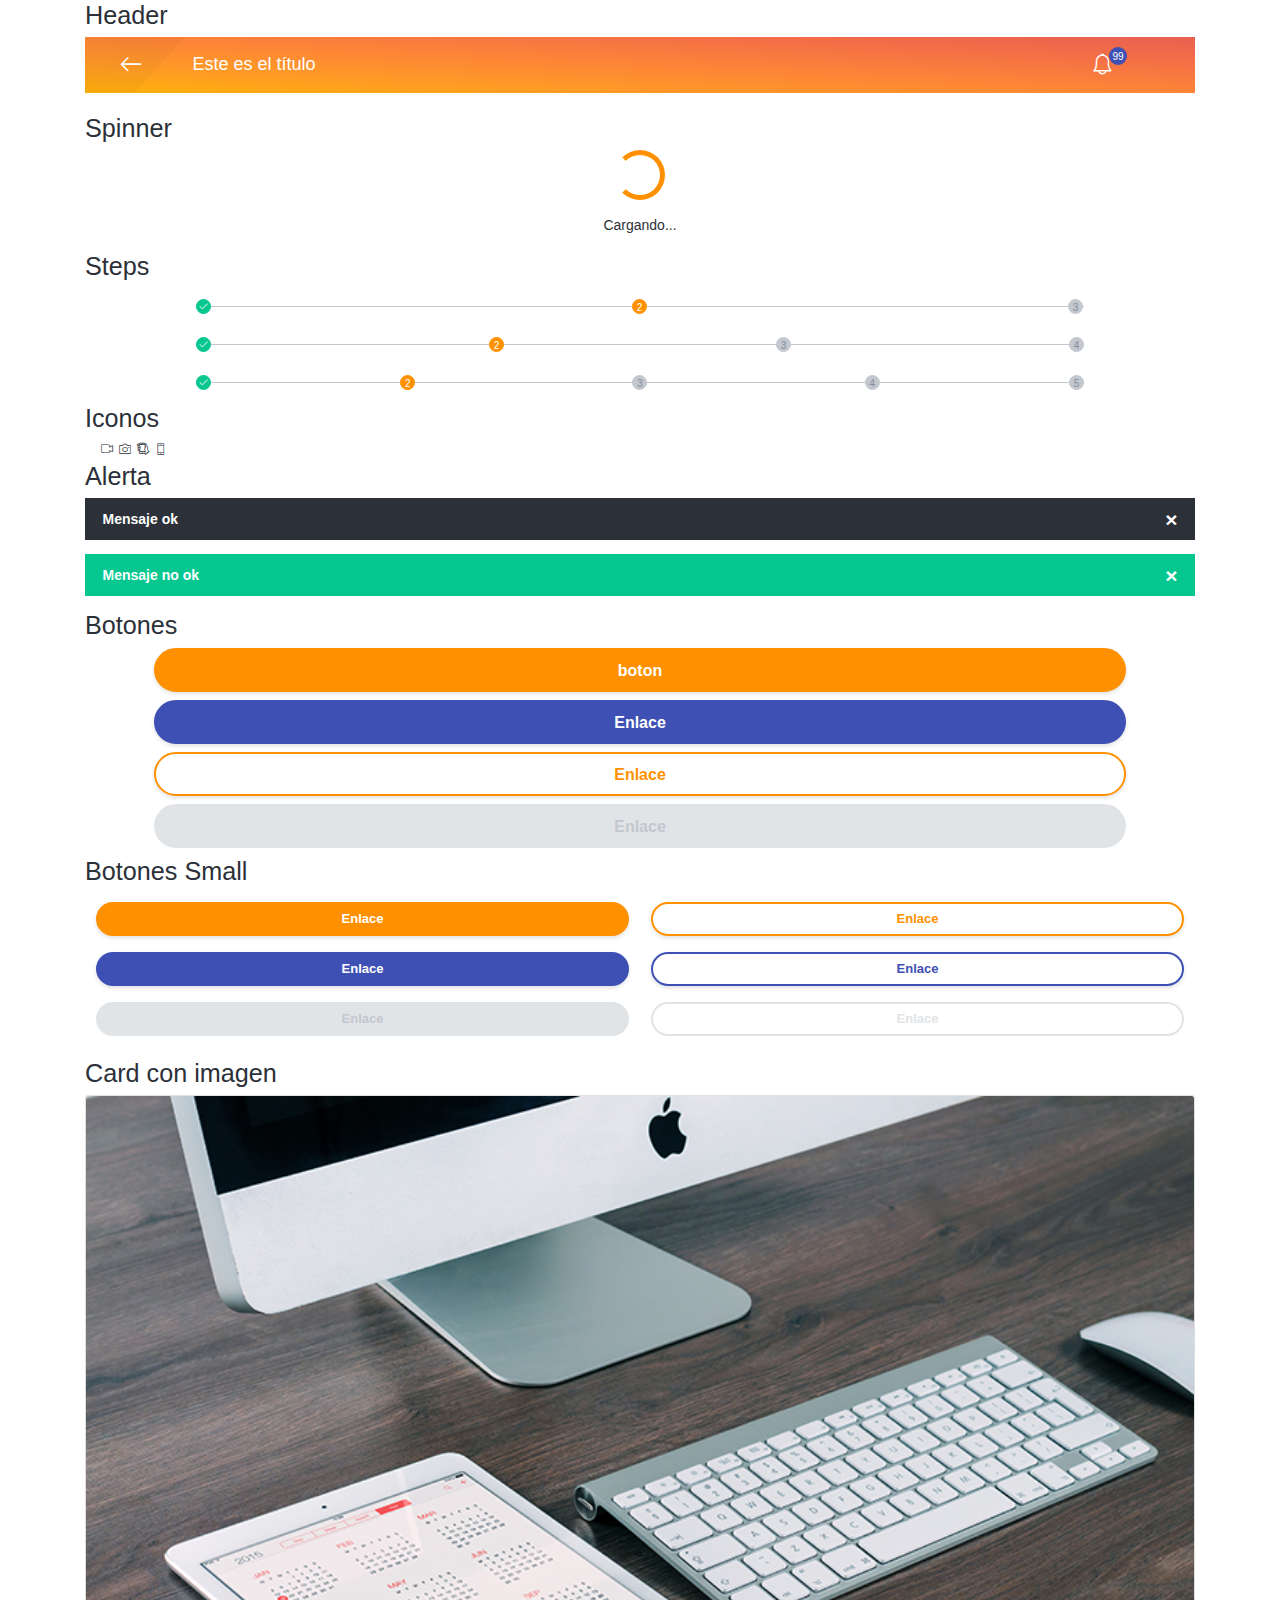
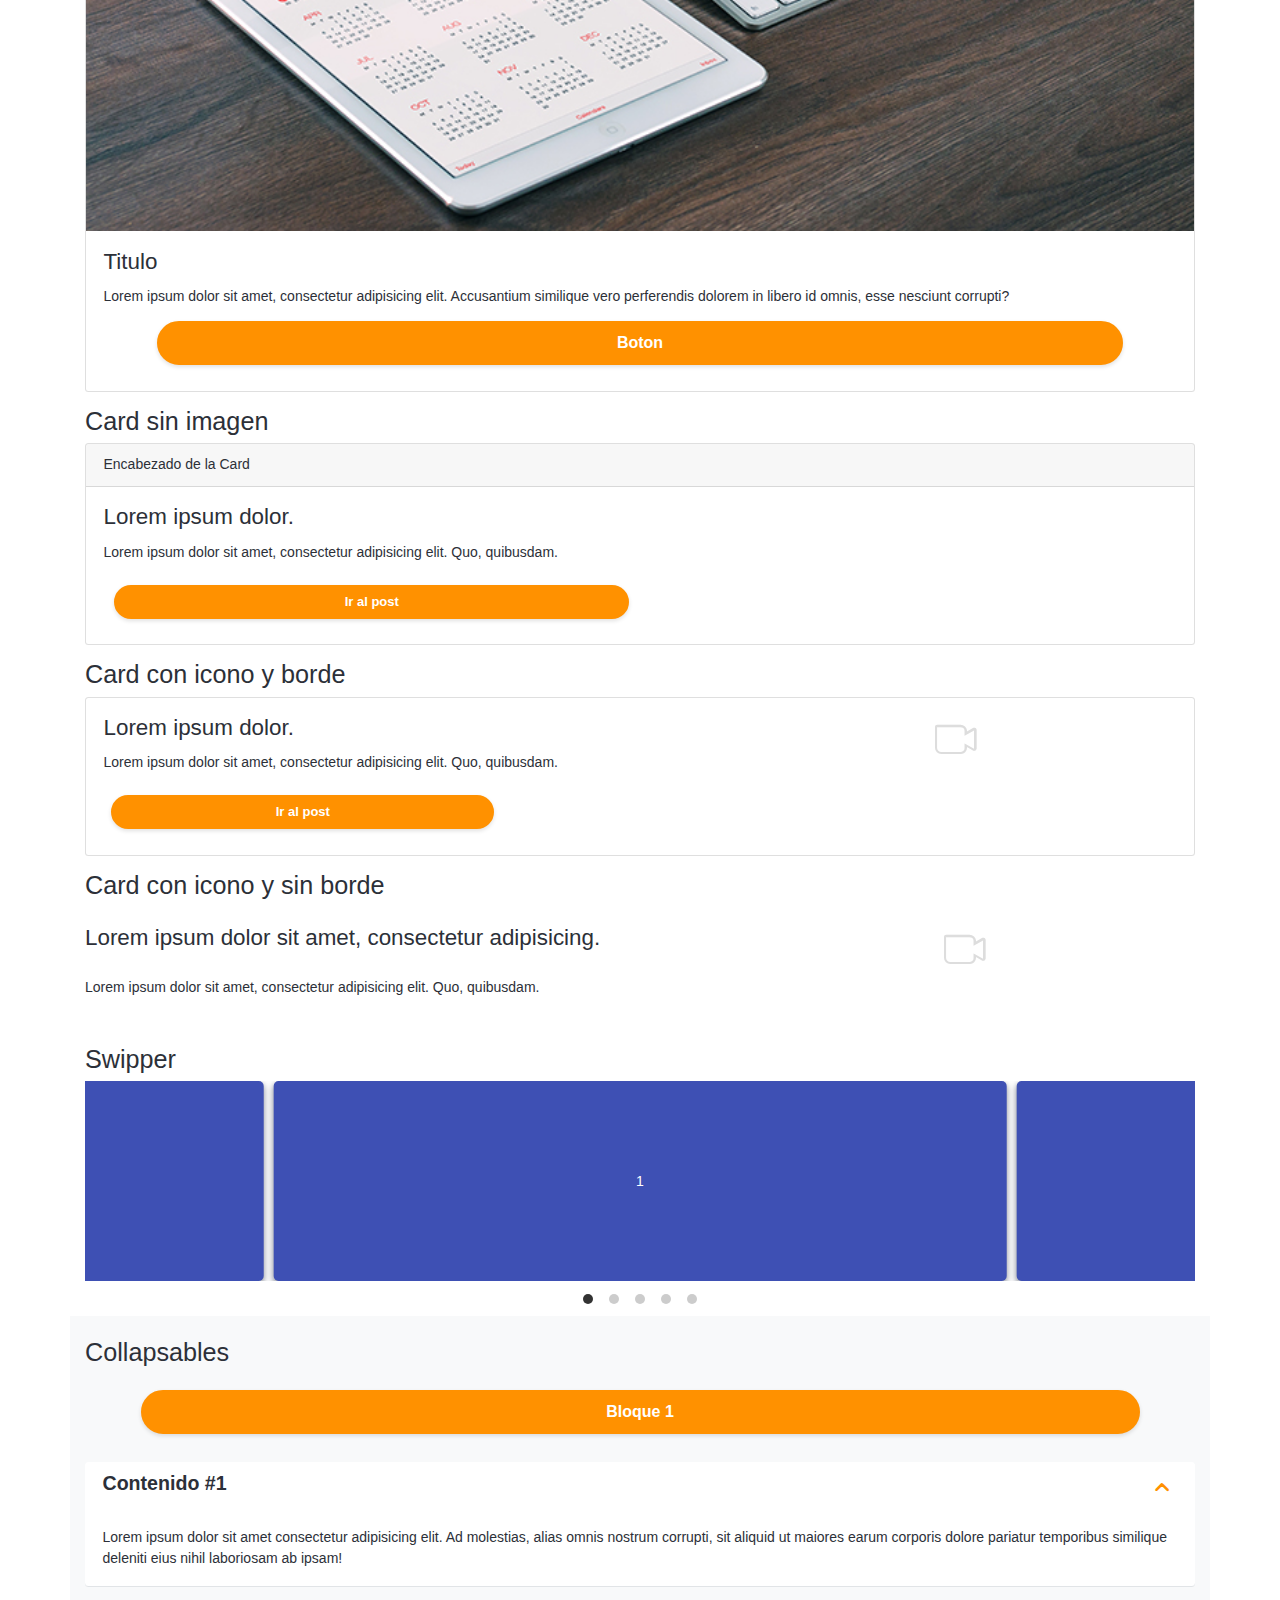
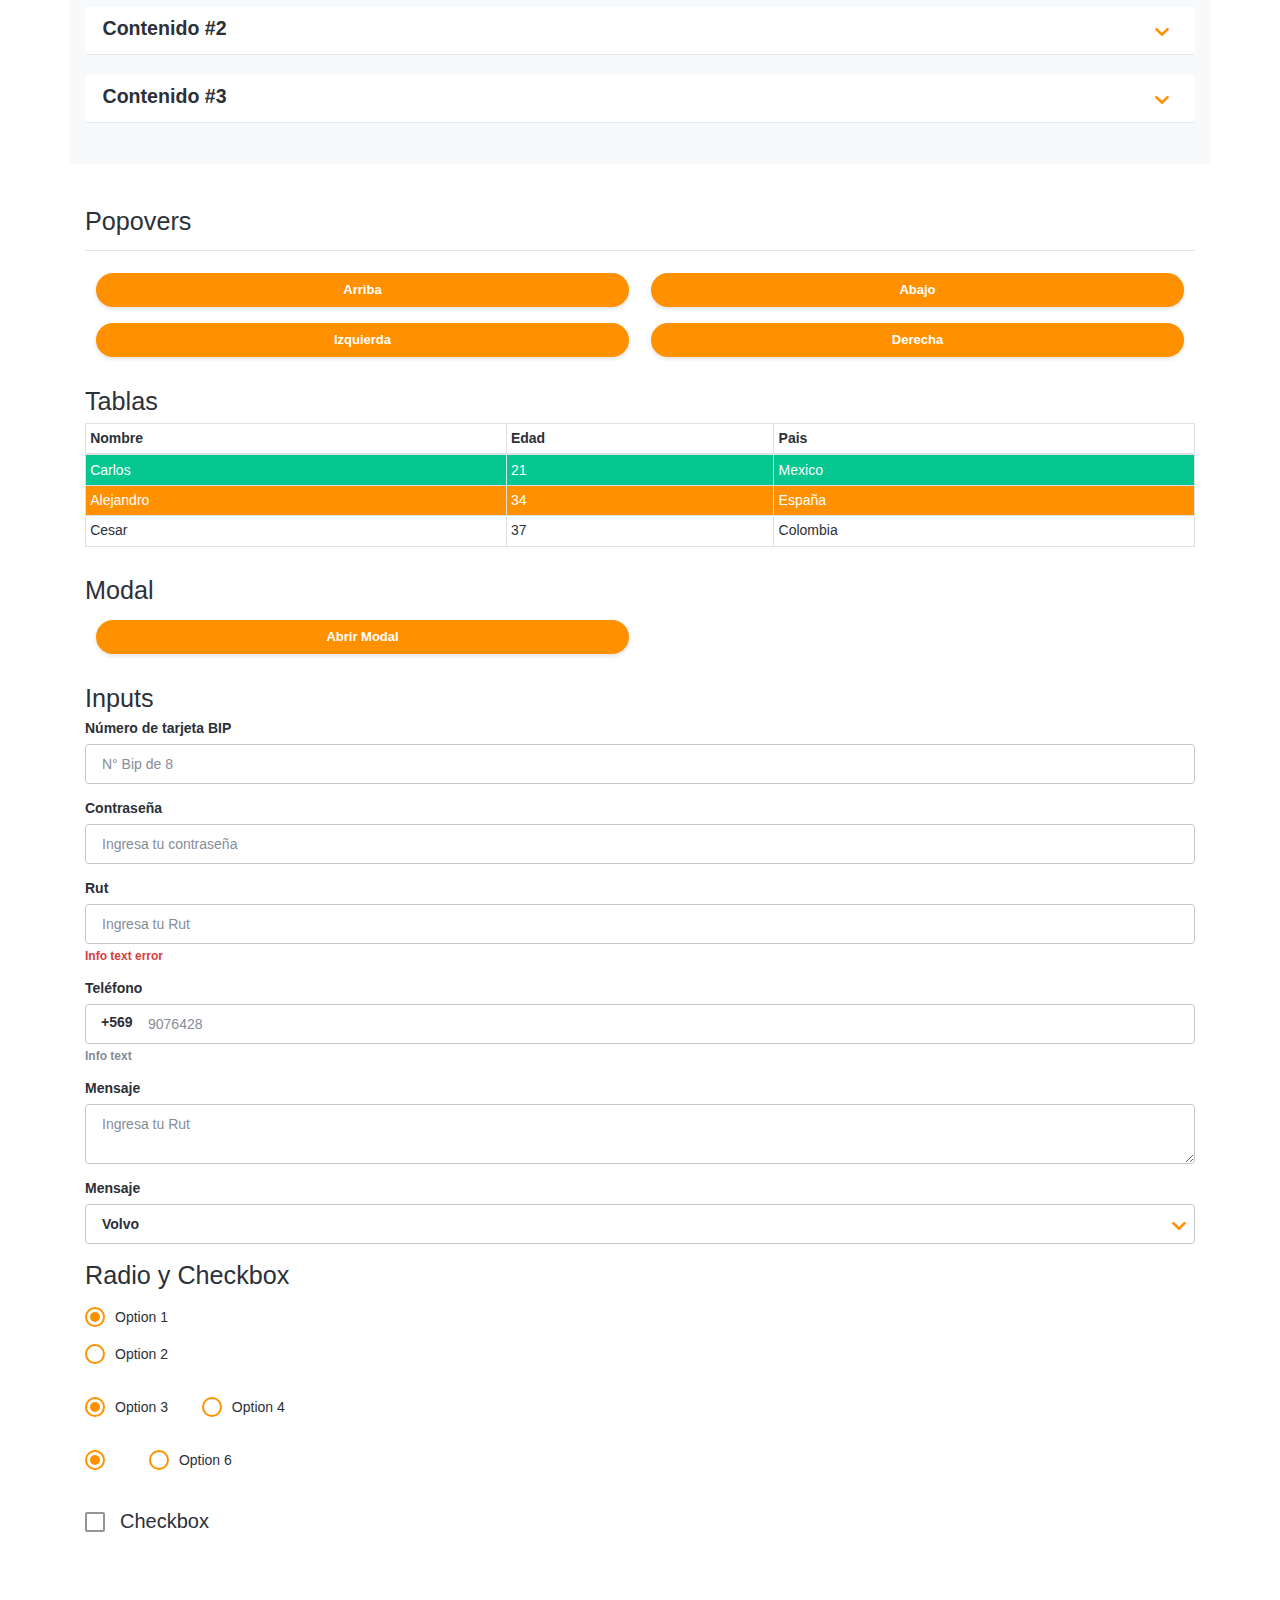
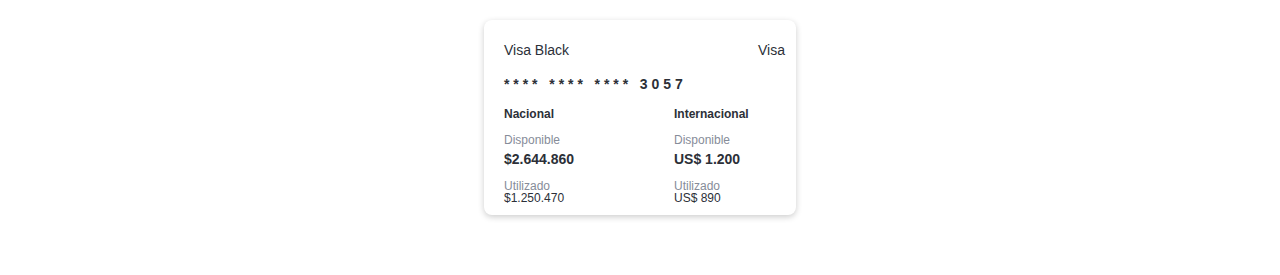
==== commit 2a510302: "se agregaron nuevos componentes y se dejo mas consistente el bem" ====
--- a/index.html
+++ b/index.html
@@ -11,28 +11,26 @@
 
 
 	<body>
-		<!-- comienzo alertas -->
 		<div class="container">
 			<!-- header -->
 			<h2>Header</h2>
-			<div class="triangulo"></div>
-			<header>
+			<div class="header-bech__triangle"></div>
+			<div class="header-bech">
 				<div class="col-12">
 					<div class="row">
-						<div class="col-2 col-sm-1 volver">
+						<div class="col-2 col-sm-1 header-bech__back">
 							<i class="bech_arrow_left"></i>
 						</div>
 						<div class="col-7 col-sm-9 ">Este es el título</div>
-						<div class="col-3 col-sm-2 notificacion">
+						<div class="col-3 col-sm-2 header-bech-notification">
 							<i class="bech_notifications"></i>
-							<div class="contenedor-numero">
+							<div class="content-number">
 								<span>99</span>
 							</div>
 						</div>
 					</div>
 				</div>
-			</header>
-
+			</div>
 			<!-- fin header -->
 
 			<!-- spinner-->
@@ -40,7 +38,7 @@
 				<div class="row">
 					<h2>Spinner</h2>
 					<div class="col-12">
-						<div class="spinner"></div>
+						<div class="spinner-bech"></div>
 					</div>
 					<div class="col-12 texto-bajada-spinner">Cargando...</div>
 				</div>
@@ -54,7 +52,7 @@
 			<div class="container">
 				<div class="row">
 					<h2>Steps</h2>
-					<div class="steps">
+					<div class="steps-bech">
 						<div class="stp3">
 							<div class="point left past">
 								<i class="bech_check"></i>
@@ -77,7 +75,7 @@
 			<!--sin clase paso por quemar (por defecto)-->
 			<div class="container">
 				<div class="row">
-					<div class="steps">
+					<div class="steps-bech">
 						<div class="stp4">
 							<div class="point left past">
 								<i class="bech_check"></i>
@@ -103,7 +101,7 @@
 			<!--sin clase paso por quemar (por defecto)-->
 			<div class="container">
 				<div class="row">
-					<div class="steps">
+					<div class="steps-bech">
 						<div class="stp5">
 							<div class="point left past">
 								<i class="bech_check"></i>
@@ -141,14 +139,20 @@
 			<!-- fin iconos -->
 
 			<div class="row">
-				<div class="col">
+				<div class="col-12">
 					<h2>Alerta</h2>
-					<div class="alert alert-info alertabech" id="alerta">
-						Lorem ipsum dolor sit amet.
+					<div class="alert alert-info alert-bech" id="alerta">
+						Mensaje ok
 						<button type="button" class="close" data-dismiss="alert" aria-label="Cerrar">
 							<span aria-hidden="true">&times;</span>
 						</button>
 					</div>
+					<div class="alert alert-info alert-bech-ok" id="alerta">
+						Mensaje no ok
+						<button type="button" class="close" data-dismiss="alert" aria-label="Cerrar">
+							<span aria-hidden="true">&times;</span>
+						</button>
+					</div>
 				</div>
 			</div>
 		</div>
@@ -162,19 +166,19 @@
 					<h2>Botones</h2>
 
 					<div class="col-12">
-						<button class="btn-lg btn-block button-primary-bech" alt="boton primario naranjo">boton</button>
+						<button class="btn-lg btn-block button-bech--primary" alt="boton primario naranjo">boton</button>
 					</div>
 					<div class="col-12">
 
-						<button href="#" class="btn-lg btn-block button-accent-bech" alt="boton acentuado azul">Enlace</button>
+						<button href="#" class="btn-lg btn-block button-bech--accent" alt="boton acentuado azul">Enlace</button>
 					</div>
 					<div class="col-12">
 
-						<button href="#" class="btn-lg btn-block button-secondary-bech" alt="boton secundario blanco">Enlace</button>
+						<button href="#" class="btn-lg btn-block button-bech--secondary" alt="boton secundario blanco">Enlace</button>
 					</div>
 					<div class="col-12">
 
-						<button href="#" class="btn-lg btn-block button-disable-bech" alt="boton desactivado">Enlace</button>
+						<button href="#" class="btn-lg btn-block button-bech--disable" alt="boton desactivado">Enlace</button>
 					</div>
 
 				</div>
@@ -185,22 +189,22 @@
 				<div class="col-12">
 					<h2>Botones Small</h2>
 					<div>
-						<button href="#" class="btn-lg btn-block button-primary-bech small">Enlace</button>
+						<button href="#" class="btn-lg btn-block button-bech--primary small">Enlace</button>
 					</div>
 					<div>
-						<button href="#" class="btn-lg btn-block button-secondary-bech small">Enlace</button>
+						<button href="#" class="btn-lg btn-block button-bech--secondary small">Enlace</button>
 					</div>
 					<div>
-						<button href="#" class="btn-lg btn-block button-accent-bech small">Enlace</button>
+						<button href="#" class="btn-lg btn-block button-bech--accent small">Enlace</button>
 					</div>
 					<div>
-						<button href="#" class="btn-lg btn-block button-accent2-bech small">Enlace</button>
+						<button href="#" class="btn-lg btn-block button-bech--accent2 small">Enlace</button>
 					</div>
 					<div>
-						<button href="#" class="btn-lg btn-block button-disable-bech small">Enlace</button>
+						<button href="#" class="btn-lg btn-block button-bech--disable small">Enlace</button>
 					</div>
 					<div>
-						<button href="#" class="btn-lg btn-block button-disable2-bech small">Enlace</button>
+						<button href="#" class="btn-lg btn-block button-bech--disable2 small">Enlace</button>
 					</div>
 				</div>
 
@@ -220,7 +224,7 @@
 							<h3 class="card-title">Titulo</h3>
 							<p class="card-text">Lorem ipsum dolor sit amet, consectetur adipisicing elit. Accusantium similique vero perferendis dolorem in libero
 								id omnis, esse nesciunt corrupti?</p>
-							<a href="#" class="btn-lg btn-block button-primary-bech" alt="boton primario naranjo">Boton</a>
+							<a href="#" class="btn-lg btn-block button-bech--primary" alt="boton primario naranjo">Boton</a>
 						</div>
 					</div>
 				</div>
@@ -236,7 +240,7 @@
 						<div class="card-body">
 							<h3 class="card-title">Lorem ipsum dolor.</h3>
 							<p class="card-text">Lorem ipsum dolor sit amet, consectetur adipisicing elit. Quo, quibusdam.</p>
-							<a href="#" class="btn-lg btn-block button-primary-bech small">Ir al post</a>
+							<a href="#" class="btn-lg btn-block button-bech--primary small">Ir al post</a>
 						</div>
 					</div>
 				</div>
@@ -251,7 +255,7 @@
 								<div class="col-9">
 									<h3 class="card-title">Lorem ipsum dolor.</h3>
 									<p class="card-text">Lorem ipsum dolor sit amet, consectetur adipisicing elit. Quo, quibusdam.</p>
-									<a href="#" class="btn-lg btn-block button-primary-bech small">Ir al post</a>
+									<a href="#" class="btn-lg btn-block button-bech--primary small">Ir al post</a>
 								</div>
 								<div class="col-3">
 									<i class="bech_camera_video full"></i>
@@ -306,7 +310,7 @@
 			<div class="row mt-3">
 				<div class="col-12">
 					<p>
-						<a href="#bloque1" data-toggle="collapse" role="button" aria-expanded="true" aria-controls="bloque1" class="btn-lg btn-block button-primary-bech">Bloque 1</a>
+						<a href="#bloque1" data-toggle="collapse" role="button" aria-expanded="true" aria-controls="bloque1" class="btn-lg btn-block button-bech--primary">Bloque 1</a>
 					</p>
 					<div class="collapse" id="bloque1">
 						<div class="card card-body">
@@ -323,12 +327,12 @@
 					<div id="accordion">
 
 						<!-- CARD #1 -->
-						<div class="card bech-card">
-							<div class="card-header bech" id="heading1">
-								<h4 class="bech-title">
+						<div class="card collapsible-bech-card">
+							<div class="card-header collapsible-bech" id="heading1">
+								<h4 class="collapsible-bech__icon-title">
 									<a class="collapsed1" data-toggle="collapse" data-parent="#accordion" href="#collapse1" aria-expanded="false" aria-controls="collapse1">
-											<div class="texto-titulo">Contenido #1</div>
-										</a>
+										<div class="collapsible-bech__title">Contenido #1</div>
+									</a>
 								</h4>
 							</div>
 							<div id="collapse1" class="collapse show" arial-labelledby="heading1" data-parent="#accordion">
@@ -340,11 +344,11 @@
 						</div>
 
 						<!-- CARD #2 -->
-						<div class="card bech-card">
-							<div class="card-header bech" id="heading2">
-								<h4 class="bech-title">
+						<div class="card collapsible-bech-card">
+							<div class="card-header collapsible-bech" id="heading2">
+								<h4 class="collapsible-bech__icon-title">
 									<a class="collapsed" data-toggle="collapse" data-parent="#accordion" href="#collapse2" aria-expanded="false" aria-controls="collapse2">
-										<div class="texto-titulo">Contenido #2</div>
+										<div class="collapsible-bech__title">Contenido #2</div>
 									</a>
 								</h4>
 							</div>
@@ -357,11 +361,11 @@
 						</div>
 
 						<!-- CARD #3 -->
-						<div class="card bech-card">
-							<div class="card-header bech" id="heading3">
-								<h4 class="bech-title">
+						<div class="card collapsible-bech-card">
+							<div class="card-header collapsible-bech" id="heading3">
+								<h4 class="collapsible-bech__icon-title">
 									<a class="collapsed" data-toggle="collapse" data-parent="#accordion" href="#collapse3" aria-expanded="false" aria-controls="collapse3">
-										<div class="texto-titulo">Contenido #3</div>
+										<div class="collapsible-bech__title">Contenido #3</div>
 									</a>
 								</h4>
 							</div>
@@ -385,16 +389,16 @@
 				<div class="col">
 					<h2>Popovers</h2>
 					<hr>
-					<button class="button-primary-bech small" data-container="body" data-placement="top" data-toggle="popover" title="Titulo del popover"
+					<button class="button-bech--primary small" data-container="body" data-placement="top" data-toggle="popover" title="Titulo del popover"
 					 data-content="Lorem ipsum dolor sit amet, consectetur adipisicing elit. Tenetur, soluta.">Arriba</button>
 
-					<button class="button-primary-bech small" data-container="body" data-placement="bottom" data-toggle="popover" title="Titulo del popover"
+					<button class="button-bech--primary small" data-container="body" data-placement="bottom" data-toggle="popover" title="Titulo del popover"
 					 data-content="Lorem ipsum dolor sit amet, consectetur adipisicing elit. Tenetur, soluta.">Abajo</button>
 
-					<button class="button-primary-bech small" data-container="body" data-placement="left" data-toggle="popover" title="Titulo del popover"
+					<button class="button-bech--primary small" data-container="body" data-placement="left" data-toggle="popover" title="Titulo del popover"
 					 data-content="Lorem ipsum dolor sit amet, consectetur adipisicing elit. Tenetur, soluta.">Izquierda</button>
 
-					<button class="button-primary-bech small" data-container="body" data-placement="right" data-toggle="popover" title="Titulo del popover"
+					<button class="button-bech--primary small" data-container="body" data-placement="right" data-toggle="popover" title="Titulo del popover"
 					 data-content="Lorem ipsum dolor sit amet, consectetur adipisicing elit. Tenetur, soluta.">Derecha</button>
 				</div>
 			</div>
@@ -421,12 +425,12 @@
 								<th>Pais</th>
 							</tr>
 						</thead>
-						<tr class="bech-table__success">
+						<tr class="table-bech__success">
 							<td>Carlos</td>
 							<td>21</td>
 							<td>Mexico</td>
 						</tr>
-						<tr class="bech-table__activo">
+						<tr class="table-bech__activo">
 							<td>Alejandro</td>
 							<td>34</td>
 							<td>España</td>
@@ -448,24 +452,24 @@
 			<div class="row mt-3">
 				<div class="col">
 					<h2>Modal</h2>
-					<button class="button-primary-bech small" data-toggle="modal" data-target="#fm-modal">Abrir Modal</button>
+					<button class="button-bech--primary small" data-toggle="modal" data-target="#fm-modal">Abrir Modal</button>
 					<div class="modal fade" id="fm-modal" tabindex="-1" role="dialog" aria-labelledby="fm-modal" aria-hidden="true">
-						<div class="modal-dialog bech-modal__dialogo">
-							<div class="modal-content bech-modal__contenido">
+						<div class="modal-dialog modal-bech__dialog">
+							<div class="modal-content modal-bech__content">
 								<div class="modal-body">
 									<div class="container-fluid">
 										<div class="row">
 											<div class="col-12">
-												<div class="bech-modal__icono">
+												<div class="modal-bech__icon">
 													<img src="img/check-outline.svg" alt="imagen">
 												</div>
-												<h5 class="bech-modal__titulo">Titulo Modal</h5>
-												<p class="bech-modal__texto">Este texto describe la instancia del modal, Este texto describe la instancia del modal</p>
+												<h5 class="modal-bech__title">Titulo Modal</h5>
+												<p class="modal-bech__text">Este texto describe la instancia del modal, Este texto describe la instancia del modal</p>
 											</div>
 										</div>
 									</div>
-									<button class="btn-lg btn-block button-secondary-bech small">Aceptar</button>
-									<button class="bbtn-lg btn-block button-primary-bech small" data-dismiss="modal">Cerrar</button>
+									<button class="btn-lg btn-block button-bech--secondary small">Aceptar</button>
+									<button class="bbtn-lg btn-block button-bech--primary small" data-dismiss="modal">Cerrar</button>
 								</div>
 							</div>
 						</div>
@@ -479,30 +483,30 @@
 		<br>
 		<div class="container">
 			<h2>Inputs</h2>
-			<div class="bech-input-label">
+			<div class="input-bech-label">
 				<label for="nombre">Número de tarjeta BIP</label>
 				<input id="nombre" type="number" placeholder="N° Bip de 8">
 			</div>
-			<div class="bech-input-label">
+			<div class="input-bech-label">
 				<label for="password">Contraseña</label>
 				<input id="pasword" type="password" placeholder="Ingresa tu contraseña">
 			</div>
-			<div class="bech-input-label">
+			<div class="input-bech-label">
 				<label for="rut">Rut</label>
 				<input disabled id="rut" type="text" placeholder="Ingresa tu Rut">
 				<div class="info-text info-text--error">Info text error</div>
 			</div>
-			<div class="bech-input-label input-prefix">
+			<div class="input-bech-label input-prefix">
 				<label for="tel">Teléfono</label>
 				<div class="prefix">+569</div>
 				<input type="text" placeholder="9076428" name="tel" maxlength="12">
 				<div class="info-text">Info text</div>
 			</div>
-			<div class="bech-input-label">
+			<div class="input-bech-label">
 				<label class="labels" for="mensaje">Mensaje</label>
 				<textarea id="mensaje" type="text" placeholder="Ingresa tu Rut"></textarea>
 			</div>
-			<div class="bech-input-label bech-select">
+			<div class="input-bech-label bech-select">
 				<label for="slect">Mensaje</label>
 				<select>
 					<option value="volvo">Volvo</option>
@@ -518,31 +522,31 @@
 		<div class="container">
 			<h2>Radio y Checkbox</h2>
 			<div>
-				<div class="radio">
+				<div class="radio-bech">
 					<input id="1" type="radio" name="g" checked>
 					<label for="1">Option 1</label>
 				</div>
-				<div class="radio">
+				<div class="radio-bech">
 					<input id="2" type="radio" name="g">
 					<label for="2">Option 2</label>
 				</div>
 			</div>
 			<div>
-				<div class="radio radio-inline">
+				<div class="radio-bech radio-inline">
 					<input id="3" type="radio" name="g2" checked>
 					<label for="3">Option 3</label>
 				</div>
-				<div class="radio radio-inline">
+				<div class="radio-bech radio-inline">
 					<input id="4" type="radio" name="g2">
 					<label for="4">Option 4</label>
 				</div>
 			</div>
 			<div>
-				<div class="radio radio-inline">
+				<div class="radio-bech radio-inline">
 					<input id="5" type="radio" name="g3" checked>
 					<label for="5"></label>
 				</div>
-				<div class="radio radio-inline">
+				<div class="radio-bech radio-inline">
 					<input id="6" type="radio" name="g3">
 					<label for="6">Option 6</label>
 				</div>
@@ -550,13 +554,43 @@
 
 			<!-- Checkbox -->
 			<br>
-			<label class="checkbox">
+			<label class="checkbox-bech">
 				<input type="checkbox">
 				<span style="font-size: 20px;">Checkbox</span>
 			</label>
 		</div>
 		<br>
 		<!-- fin checkbox y radio -->
+
+		<!-- Card -->
+		<div class="cc">
+			<span class="title">Visa Black</span>
+			<span class="cc-number">**** **** **** 3057</span>
+			<span class="visa-logo"></span>
+
+			<span class="national">Nacional</span>
+			<span class="inter front">Internacional</span>
+
+			<span class="available">Disponible</span>
+			<span class="available_inter front">Disponible</span>
+
+			<span class="available_number ">$2.644.860</span>
+			<span class="available_number front">US$ 1.200</span>
+
+			<span class="used">Utilizado</span>
+			<span class="used front">Utilizado</span>
+
+			<span class="used_number">$1.250.470</span>
+			<span class="used_number front">US$ 890</span>
+
+		</div>
+		<!-- /.cc -->
+		<!-- Fin Card -->
+
+
+
+
+
 
 		<script src="js/jquery-3.2.1.min.js"></script>
 		<script src="js/popper.min.js"></script>
--- a/scss/main.css
+++ b/scss/main.css
@@ -314,36 +314,36 @@
 
 @font-face {
   font-family: 'Nunito Sans';
-  src: url("../scss/fonts/nunito_sans/fonts/nunito_sans/NunitoSans-Regular.ttf") format("truetype");
+  src: url("././fonts/nunito_sans/fonts/nunito_sans/NunitoSans-Regular.ttf") format("truetype");
   font-weight: 400;
   font-style: normal; }
 @font-face {
   font-family: 'Nunito Sans';
-  src: url("../scss/fonts/nunito_sans/fonts/nunito_sans/NunitoSans-Light.ttf") format("truetype");
+  src: url("././fonts/nunito_sans/fonts/nunito_sans/NunitoSans-Light.ttf") format("truetype");
   font-weight: 200;
   font-style: normal; }
 @font-face {
   font-family: 'Nunito Sans';
-  src: url("../scss/fonts/nunito_sans/fonts/nunito_sans/NunitoSans-SemiBold.ttf") format("truetype");
+  src: url("././fonts/nunito_sans/fonts/nunito_sans/NunitoSans-SemiBold.ttf") format("truetype");
   font-weight: 600;
   font-style: normal; }
 @font-face {
   font-family: 'Nunito Sans';
-  src: url("../scss/fonts/nunito_sans/fonts/nunito_sans/NunitoSans-Bold.ttf") format("truetype");
+  src: url("././fonts/nunito_sans/fonts/nunito_sans/NunitoSans-Bold.ttf") format("truetype");
   font-weight: 700;
   font-style: normal; }
 @font-face {
   font-family: 'Nunito Sans';
-  src: url("../scss/fonts/nunito_sans/fonts/nunito_sans/NunitoSans-ExtraBold.ttf") format("truetype");
+  src: url("././fonts/nunito_sans/fonts/nunito_sans/NunitoSans-ExtraBold.ttf") format("truetype");
   font-weight: 800;
   font-style: normal; }
-.spinner, .spinner:after {
+.spinner-bech, .spinner:after {
   display: block;
   width: 50px;
   height: 50px;
   border-radius: 50%; }
 
-.spinner {
+.spinner-bech {
   background-color: transparent;
   border-top: 5px solid #ff9100;
   border-right: 5px solid #ff9100;
@@ -368,23 +368,23 @@
   font-weight: 100;
   font-size: 14px; }
 
-.bech {
+.collapsible-bech {
   height: 48px;
   background-color: #ffffff;
   border-bottom: none;
-  box-shadow: inset 0 -1px 0 0 #E1E4E7; }
-  .bech .texto-titulo {
+  background-color: transparent; }
+  .collapsible-bech__title {
     color: #2C3038;
     font-weight: 700; }
-  .bech a {
+  .collapsible-bech a {
     text-decoration: none; }
 
-.bech-card {
+.collapsible-bech-card {
   border: none;
   margin-bottom: 20px;
   box-shadow: inset 0 -1px 0 0 #E1E4E7; }
 
-.bech-title a:after {
+.collapsible-bech__icon-title a:after {
   font-family: 'BECH';
   content: "\e969";
   float: right;
@@ -393,20 +393,20 @@
   color: #FF9100;
   margin-top: -28px; }
 
-.bech-title a.collapsed:after {
+.collapsible-bech__icon-title a.collapsed:after {
   font-family: 'BECH';
   content: "\e966";
   color: #FF9100;
   box-shadow: none; }
 
-.checkbox {
+.checkbox-bech {
   position: relative;
   display: inline-block;
   cursor: pointer;
   font-size: 34px;
   line-height: 18px; }
 
-.checkbox > input {
+.checkbox-bech > input {
   appearance: none;
   -moz-appearance: none;
   -webkit-appearance: none;
@@ -427,21 +427,21 @@
   /* Graceful degradation for IE */
   transition: opacity 0.5s, transform 0.5s; }
 
-.checkbox > input:checked {
+.checkbox-bech > input:checked {
   background-color: #FF9100; }
 
-.checkbox:active > input {
+.checkbox-bech:active > input {
   opacity: 1;
   transform: scale(0);
   transition: opacity 0s, transform 0s; }
 
-.checkbox > input:disabled {
+.checkbox-bech > input:disabled {
   opacity: 0; }
 
-.checkbox > input:disabled + span {
+.checkbox-bech > input:disabled + span {
   cursor: initial; }
 
-.checkbox > span::before {
+.checkbox-bech > span::before {
   content: "";
   display: inline-block;
   margin-right: 15px;
@@ -452,25 +452,25 @@
   vertical-align: -4px;
   transition: border-color 0.5s, background-color 0.5s; }
 
-.checkbox > input:checked + span::before {
+.checkbox-bech > input:checked + span::before {
   border-color: #FF9100;
   background-color: #FF9100; }
 
-.checkbox > input:active + span::before {
+.checkbox-bech > input:active + span::before {
   border-color: #FF9100; }
 
-.checkbox > input:checked:active + span::before {
+.checkbox-bech > input:checked:active + span::before {
   border-color: transparent;
   background-color: rgba(0, 0, 0, 0.42); }
 
-.checkbox > input:disabled + span::before {
+.checkbox-bech > input:disabled + span::before {
   border-color: rgba(0, 0, 0, 0.26); }
 
-.checkbox > input:checked:disabled + span::before {
+.checkbox-bech > input:checked:disabled + span::before {
   border-color: transparent;
   background-color: rgba(0, 0, 0, 0.26); }
 
-.checkbox > span::after {
+.checkbox-bech > span::after {
   content: "";
   display: inline-block;
   position: absolute;
@@ -484,7 +484,7 @@
   transform: translate(6.6px, 6px) rotate(45deg);
   -ms-transform: translate(5.5px, 2px) rotate(45deg); }
 
-.checkbox > input:checked + span::after {
+.checkbox-bech > input:checked + span::after {
   border-color: #fff; }
 
 @keyframes ripple {
@@ -494,18 +494,18 @@
     box-shadow: 0px 0px 0px 15px rgba(0, 0, 0, 0.1); }
   100% {
     box-shadow: 0px 0px 0px 15px rgba(0, 0, 0, 0); } }
-.radio {
+.radio-bech {
   margin: 16px 0; }
-  .radio.radio-inline {
+  .radio-bech.radio-inline {
     display: inline-block; }
-  .radio input[type="radio"] {
+  .radio-bech input[type="radio"] {
     display: none; }
-    .radio input[type="radio"]:checked + label:before {
+    .radio-bech input[type="radio"]:checked + label:before {
       border-color: #FF9100;
       animation: ripple 0.2s linear forwards; }
-    .radio input[type="radio"]:checked + label:after {
+    .radio-bech input[type="radio"]:checked + label:after {
       transform: scale(1); }
-  .radio label {
+  .radio-bech label {
     display: inline-block;
     height: 20px;
     position: relative;
@@ -513,19 +513,19 @@
     margin-bottom: 0;
     cursor: pointer;
     vertical-align: bottom; }
-    .radio label:before, .radio label:after {
+    .radio-bech label:before, .radio-bech label:after {
       position: absolute;
       content: '';
       border-radius: 50%;
       transition: all .3s ease;
       transition-property: transform, border-color; }
-    .radio label:before {
+    .radio-bech label:before {
       left: 0;
       top: 0;
       width: 20px;
       height: 20px;
       border: 2px solid #FF9100; }
-    .radio label:after {
+    .radio-bech label:after {
       top: 5px;
       left: 5px;
       width: 10px;
@@ -533,43 +533,35 @@
       transform: scale(0);
       background: #FF9100; }
 
-*, *:before, *:after {
-  box-sizing: border-box; }
-
-section {
-  background: white;
-  margin: 0 auto;
-  padding: 4em;
-  max-width: 800px; }
-  section h1 {
-    margin: 0 0 2em; }
-
-.bech-modal__contenido {
+.modal-bech__content {
   border-radius: 6px;
   box-shadow: 0 20px 30px 0 rgba(0, 0, 0, 0.18), 0 0 8px 2px rgba(0, 0, 0, 0.08); }
-.bech-modal__dialogo {
+.modal-bech__dialog {
   margin: 1.5rem; }
-.bech-modal__icono {
+.modal-bech__icon {
   padding-bottom: 24px;
   text-align: center;
   margin: 0 auto; }
-  .bech-modal__icono img {
+  .modal-bech__icon img {
     width: 64px;
     height: 64px; }
-.bech-modal__titulo {
+.modal-bech__title {
   text-align: center;
   font-size: 20px;
   line-height: 28px;
   font-weight: 700;
   margin-bottom: 16px; }
-.bech-modal__texto {
+.modal-bech__text {
   text-align: center;
   line-height: 20px;
   font-size: 14px;
   color: #868C99;
   margin-bottom: 16px; }
 
-.steps .stp3 .point, .steps .stp4 .point, .steps .stp5 .point {
+.modal-dialog {
+  max-width: 100%; }
+
+.steps-bech .stp3 .point, .steps-bech .stp4 .point, .steps-bech .stp5 .point {
   width: 15px;
   height: 15px;
   border: 1px solid #C3C7CE;
@@ -580,43 +572,43 @@
   text-align: center;
   margin: 0 auto;
   color: #868C99; }
-  .steps .stp3 .active.point, .steps .stp4 .active.point, .steps .stp5 .active.point {
+  .steps-bech .stp3 .active.point, .steps-bech .stp4 .active.point, .steps-bech .stp5 .active.point {
     background-color: #FF9100;
     border: 1px solid #FF9100;
     animation-duration: .4s;
     animation-name: destacado;
     color: #ffffff; }
-  .steps .stp3 .past.point, .steps .stp4 .past.point, .steps .stp5 .past.point {
+  .steps-bech .stp3 .past.point, .steps-bech .stp4 .past.point, .steps-bech .stp5 .past.point {
     background-color: #06C790;
     border: 1px solid #06C790;
     line-height: 0px;
     font-size: 13px;
     color: #ffffff; }
-  .steps .stp3 .left.point, .steps .stp4 .left.point, .steps .stp5 .left.point {
+  .steps-bech .stp3 .left.point, .steps-bech .stp4 .left.point, .steps-bech .stp5 .left.point {
     float: left; }
-  .steps .stp3 .right.point, .steps .stp4 .right.point, .steps .stp5 .right.point {
+  .steps-bech .stp3 .right.point, .steps-bech .stp4 .right.point, .steps-bech .stp5 .right.point {
     float: right; }
 
-.steps {
+.steps-bech {
   border-bottom: 1px solid #C3C7CE;
   height: 8px;
   width: 100%;
   margin: 10px 10% 20px; }
-  .steps .stp3 {
+  .steps-bech .stp3 {
     width: 33.3%;
     height: 10px;
     float: left; }
-  .steps .stp4 {
+  .steps-bech .stp4 {
     width: 33%;
     height: 10px;
     float: left; }
-    .steps .stp4:nth-child(2), .steps .stp4:nth-child(3) {
+    .steps-bech .stp4:nth-child(2), .steps-bech .stp4:nth-child(3) {
       width: 17%; }
-  .steps .stp5 {
+  .steps-bech .stp5 {
     width: 23%;
     height: 10px;
     float: left; }
-    .steps .stp5:nth-child(2), .steps .stp5:nth-child(3), .steps .stp5:nth-child(4) {
+    .steps-bech .stp5:nth-child(2), .steps-bech .stp5:nth-child(3), .steps-bech .stp5:nth-child(4) {
       width: 18%; }
 
 @keyframes destacado {
@@ -773,20 +765,20 @@
 select ~ :after {
   display: none; }
 
-.bech-input-label.bech-select {
+.input-bech-label.bech-select {
   position: relative; }
-  .bech-input-label.bech-select.disabled {
+  .input-bech-label.bech-select.disabled {
     pointer-events: none; }
-    .bech-input-label.bech-select.disabled select {
+    .input-bech-label.bech-select.disabled select {
       color: #868C99;
       font-weight: 400;
       background: #f7f7f7; }
-    .bech-input-label.bech-select.disabled:after {
+    .input-bech-label.bech-select.disabled:after {
       opacity: 0.6; }
-  .bech-input-label.bech-select select {
+  .input-bech-label.bech-select select {
     appearance: none;
     padding-right: 32px; }
-  .bech-input-label.bech-select:after {
+  .input-bech-label.bech-select:after {
     font-family: 'BECH';
     content: "\e966";
     color: #FF9100;
@@ -802,30 +794,28 @@
     margin-right: 8px;
     pointer-events: none; }
 
-.bech-input-label {
+.input-bech-label {
   display: flex;
   flex-direction: column;
   margin-bottom: 16px;
   position: relative; }
-  .bech-input-label label {
+  .input-bech-label label {
     font-size: 14px;
     line-height: 16px;
     margin-bottom: 8px;
     font-weight: 700;
     color: #2C3038;
     transition: 0.25s ease-in-out; }
-  .bech-input-label:focus-within label {
+  .input-bech-label:focus-within label {
     color: #FF9100; }
-  .bech-input-label.input-prefix .prefix {
+  .input-bech-label.input-prefix .prefix {
     position: absolute;
     top: 32px;
     left: 16px;
     font-weight: 700; }
-  .bech-input-label.input-prefix input {
+  .input-bech-label.input-prefix input {
     padding-left: 62px; }
-  .bech-input-label input,
-  .bech-input-label select,
-  .bech-input-label textarea {
+  .input-bech-label input, .input-bech-label select, .input-bech-label textarea {
     border-radius: 4px;
     background-color: #ffffff;
     border: solid 1px #C3C7CE;
@@ -836,73 +826,42 @@
     transition: 0.25s ease-in-out;
     color: #2C3038;
     -webkit-appearance: none; }
-    .bech-input-label input::placeholder,
-    .bech-input-label select::placeholder,
-    .bech-input-label textarea::placeholder {
+    .input-bech-label input::placeholder, .input-bech-label select::placeholder, .input-bech-label textarea::placeholder {
       color: #868C99;
       font-weight: 400; }
-    .bech-input-label input:active,
-    .bech-input-label select:active,
-    .bech-input-label textarea:active {
+    .input-bech-label input:active, .input-bech-label select:active, .input-bech-label textarea:active {
       border: solid 1px #FF9100;
       color: #2C3038; }
-    .bech-input-label input:focus,
-    .bech-input-label select:focus,
-    .bech-input-label textarea:focus {
+    .input-bech-label input:focus, .input-bech-label select:focus, .input-bech-label textarea:focus {
       outline: 0;
       border: solid 1px #FF9100;
       color: #2C3038; }
-    .bech-input-label input:focus + label,
-    .bech-input-label select:focus + label,
-    .bech-input-label textarea:focus + label {
+    .input-bech-label input:focus + label, .input-bech-label select:focus + label, .input-bech-label textarea:focus + label {
       color: #cc0000 !important; }
-    .bech-input-label input:disabled,
-    .bech-input-label select:disabled,
-    .bech-input-label textarea:disabled {
+    .input-bech-label input:disabled, .input-bech-label select:disabled, .input-bech-label textarea:disabled {
       font-weight: 400; }
-      .bech-input-label input:disabled:after,
-      .bech-input-label select:disabled:after,
-      .bech-input-label textarea:disabled:after {
+      .input-bech-label input:disabled:after, .input-bech-label select:disabled:after, .input-bech-label textarea:disabled:after {
         display: none; }
-  .bech-input-label .info-text {
+  .input-bech-label .info-text {
     font-size: 12px;
     line-height: 16px;
     margin-top: 4px;
     color: #868C99;
     font-weight: 600; }
-    .bech-input-label .info-text:empty {
+    .input-bech-label .info-text:empty {
       margin: 0; }
-    .bech-input-label .info-text--error {
+    .input-bech-label .info-text--error {
       color: #D64040; }
-  .bech-input-label .MsjeError {
-    font-size: 12px;
-    line-height: 16px;
-    margin-top: 4px;
-    color: #D64040;
-    font-weight: 600; }
-    .bech-input-label .MsjeError:empty {
-      margin: 0; }
 
 input.ng-invalid.ng-dirty.ng-invalid.ng-touched {
   border: solid 1px #D64040; }
-
-.radio_list {
-  display: flex;
-  flex-direction: column; }
-  .radio_list mat-radio-button {
-    height: 48px;
-    display: flex;
-    align-items: center; }
-    .radio_list mat-radio-button label {
-      white-space: normal;
-      line-height: 24px; }
 
 input:-webkit-autofill,
 textarea:-webkit-autofill,
 select:-webkit-autofill {
   -webkit-box-shadow: 0 0 0 1000px white inset !important; }
 
-.button-primary-bech, .button-secondary-bech, .button-accent-bech, .button-accent2-bech, .button-disable-bech, .button-disable2-bech {
+.button-bech--primary, .button-bech--secondary, .button-bech--accent, .button-bech--accent2, .button-bech--disable, .button-bech--disable2 {
   border-radius: 40px;
   box-shadow: 0 2px 4px rgba(0, 0, 0, 0.12);
   background-position: center;
@@ -914,7 +873,7 @@
   line-height: 25px;
   font-size: 16px;
   font-weight: 600; }
-  .small.button-primary-bech, .small.button-secondary-bech, .small.button-accent-bech, .small.button-accent2-bech, .small.button-disable-bech, .small.button-disable2-bech {
+  .small.button-bech--primary, .small.button-bech--secondary, .small.button-bech--accent, .small.button-bech--accent2, .small.button-bech--disable, .small.button-bech--disable2 {
     width: 48%;
     margin: 8px 1%;
     height: 34px;
@@ -922,122 +881,120 @@
     font-weight: 600;
     font-size: 13px;
     float: left; }
-  .center.button-primary-bech, .center.button-secondary-bech, .center.button-accent-bech, .center.button-accent2-bech, .center.button-disable-bech, .center.button-disable2-bech {
+  .center.button-bech--primary, .center.button-bech--secondary, .center.button-bech--accent, .center.button-bech--accent2, .center.button-bech--disable, .center.button-bech--disable2 {
     margin: 8px auto;
     float: none; }
 
-.button-primary-bech {
+.button-bech--primary {
   background: #FF9100;
   border: 2px solid #FF9100;
   color: #FFFFFF; }
-  .button-primary-bech:hover {
+  .button-bech--primary:hover {
     background: #FF9100 radial-gradient(circle, transparent 1%, #FF9100 1%) center/15000%;
     border: 2px solid #FF9100;
     text-decoration: none;
     color: #ffffff; }
-  .button-primary-bech:active {
+  .button-bech--primary:active {
     background-color: #FFBD65 !important;
     background-size: 100%;
     transition: background 0s; }
 
-.button-secondary-bech {
+.button-bech--secondary {
   background: none;
   border: 2px solid #FF9100;
   color: #FF9100; }
-  .button-secondary-bech:hover {
+  .button-bech--secondary:hover {
     background: #FFFFFF radial-gradient(circle, transparent 1%, #FFFFFF 1%) center/15000%;
     border: 2px solid #FF9100;
     text-decoration: none;
     color: #FF9100; }
-  .button-secondary-bech:active {
+  .button-bech--secondary:active {
     background-color: #FFBD65;
     background-size: 100%;
     transition: background 0s; }
 
-.button-accent-bech {
+.button-bech--accent {
   background: #3E50B4;
   border: 2px solid #3E50B4;
   color: #FFFFFF; }
-  .button-accent-bech:hover {
+  .button-bech--accent:hover {
     background: #3E50B4 radial-gradient(circle, transparent 1%, #3E50B4 1%) center/15000%;
     border: 2px solid #3E50B4;
     text-decoration: none;
     color: #ffffff; }
-  .button-accent-bech:active {
+  .button-bech--accent:active {
     background-color: #7784CA;
     background-size: 100%;
     transition: background 0s; }
 
-.button-accent2-bech {
+.button-bech--accent2 {
   background: none;
   border: 2px solid #3E50B4;
   color: #3E50B4; }
-  .button-accent2-bech:hover {
+  .button-bech--accent2:hover {
     background: #FFFFFF radial-gradient(circle, transparent 1%, #FFFFFF 1%) center/15000%;
     border: 2px solid #3E50B4;
     text-decoration: none;
     color: #3E50B4; }
-  .button-accent2-bech:active {
+  .button-bech--accent2:active {
     background-color: #7784CA;
     background-size: 100%;
     transition: background 0s; }
 
-.button-disable-bech {
+.button-bech--disable {
   box-shadow: none;
   background: #E1E4E7;
   border: 2px solid #E1E4E7;
   color: #C3C7CE; }
-  .button-disable-bech:hover {
+  .button-bech--disable:hover {
     background: #E1E4E7;
     text-decoration: none;
     color: #C3C7CE; }
 
-.button-disable2-bech {
+.button-bech--disable2 {
   box-shadow: none;
   background: none;
   border: 2px solid #E1E4E7;
   color: #E1E4E7; }
-  .button-disable2-bech:hover {
+  .button-bech--disable2:hover {
     background: #FFFFFF radial-gradient(circle, transparent 1%, #FFFFFF 1%) center/15000%;
     border: 2px solid #E1E4E7;
     text-decoration: none;
     color: #E1E4E7; }
 
-.bech-table__activo {
+.table-bech__activo {
   background-color: #FF9100;
   color: #ffffff; }
-.bech-table__success {
+.table-bech__success {
   background-color: #06C790;
   color: #ffffff; }
 
-.triangulo {
-  background: rgba(0, 0, 0, 0.03);
-  -webkit-clip-path: polygon(0 0, 100% 0, 49% 100%, 0% 100%);
-  clip-path: polygon(0 0, 100% 0, 49% 100%, 0% 100%);
-  height: 56px;
-  width: 100px;
-  margin-bottom: -56px; }
-
-header {
-  background-image: linear-gradient(-231deg, #E86051 0%, #FFA90A 46%, #FFB10A 100%);
+.header-bech {
+  background-image: linear-gradient(to left bottom, #e86051, #f57145, #fd8537, #ff9a26, #ffb10a);
   height: 56px;
   line-height: 55px;
   color: #ffffff;
   font-size: 18px;
   margin-bottom: 20px; }
-
-.volver {
-  font-size: 32px;
-  line-height: 60px;
-  text-align: center; }
-
-.notificacion {
+  .header-bech__triangle {
+    background: rgba(0, 0, 0, 0.03);
+    -webkit-clip-path: polygon(0 0, 100% 0, 49% 100%, 0% 100%);
+    clip-path: polygon(0 0, 100% 0, 49% 100%, 0% 100%);
+    height: 56px;
+    width: 100px;
+    margin-bottom: -56px; }
+  .header-bech__back {
+    font-size: 32px;
+    line-height: 60px;
+    text-align: center; }
+
+.header-bech-notification {
   font-size: 27px;
   line-height: 60px;
   text-align: center; }
-  .notificacion .contenedor-numero {
+  .header-bech-notification .content-number {
     margin-left: 31px; }
-    .notificacion .contenedor-numero span {
+    .header-bech-notification .content-number span {
       background-color: #3E50B4;
       color: #ffffff;
       border-radius: 50%;
@@ -1052,13 +1009,29 @@
       line-height: 13px;
       text-align: center; }
 
-.alertabech {
-  background-color: rgba(62, 80, 180, 0.1) !important;
-  border: 1px solid rgba(62, 80, 180, 0.25);
-  color: #3E50B4;
-  font-weight: 400;
-  font-size: 14px;
-  margin: 20px 0; }
+.alert-bech {
+  background-color: #2C3038;
+  color: #ffffff;
+  font-weight: 800;
+  font-size: 1rem;
+  border-radius: 0px;
+  border: none; }
+  .alert-bech .close {
+    color: #ffffff;
+    opacity: 1;
+    text-shadow: none; }
+
+.alert-bech-ok {
+  background-color: #06C790;
+  color: #ffffff;
+  font-weight: 800;
+  font-size: 1rem;
+  border-radius: 0px;
+  border: none; }
+  .alert-bech-ok .close {
+    color: #ffffff;
+    opacity: 1;
+    text-shadow: none; }
 
 .card .full {
   font-size: 3.5em;
@@ -1069,4 +1042,126 @@
 .card .card-body.sin-padding {
   padding: 1.25rem 0px; }
 
+/*
+ * The Card
+ *
+ * ==================== */
+.cc,
+.cc-back {
+  background: #FFFFFF;
+  box-shadow: 0 2px 6px 0 rgba(0, 0, 0, 0.2);
+  border-radius: 8px;
+  display: block;
+  height: 195px;
+  margin: 60px auto;
+  position: relative;
+  text-align: left;
+  width: 312px; }
+
+.title {
+  border-radius: 5px;
+  display: block;
+  height: 30px;
+  left: 20px;
+  top: 20px;
+  position: absolute; }
+
+.visa-logo {
+  background-image: url("http://via.placeholder.com/350x150");
+  float: right;
+  display: block; }
+
+.visa-logo:after {
+  content: 'Visa';
+  color: #2C3038;
+  display: block;
+  padding-top: 20px;
+  padding-right: 11px; }
+
+.cc-number {
+  color: #2C3038;
+  bottom: 120px;
+  font-size: 1rem;
+  font-weight: 600;
+  left: 20px;
+  position: absolute;
+  letter-spacing: 0.28rem; }
+
+.national {
+  color: #2C3038;
+  bottom: 92px;
+  left: 20px;
+  position: absolute;
+  font-weight: 800;
+  font-size: 12px; }
+
+.national.front {
+  left: 190px; }
+
+.inter {
+  color: #2C3038;
+  bottom: 92px;
+  left: 20px;
+  position: absolute;
+  font-weight: 800;
+  font-size: 12px; }
+
+.inter.front {
+  left: 190px; }
+
+.available {
+  color: #868C99;
+  bottom: 66px;
+  left: 20px;
+  position: absolute;
+  font-weight: 400;
+  font-size: 12px; }
+
+.available.front {
+  left: 190px; }
+
+.available_inter {
+  color: #868C99;
+  bottom: 66px;
+  left: 20px;
+  position: absolute;
+  font-weight: 400;
+  font-size: 12px; }
+
+.available_inter.front {
+  left: 190px; }
+
+.available_number {
+  color: #2C3038;
+  bottom: 45px;
+  left: 20px;
+  position: absolute;
+  font-weight: 800;
+  font-size: 14px; }
+
+.available_number.front {
+  left: 190px; }
+
+.used {
+  color: #868C99;
+  bottom: 20px;
+  left: 20px;
+  position: absolute;
+  font-weight: 400;
+  font-size: 12px; }
+
+.used.front {
+  left: 190px; }
+
+.used_number {
+  color: #2C3038;
+  bottom: 8px;
+  left: 20px;
+  position: absolute;
+  font-weight: 400;
+  font-size: 12px; }
+
+.used_number.front {
+  left: 190px; }
+
 /*# sourceMappingURL=main.css.map */
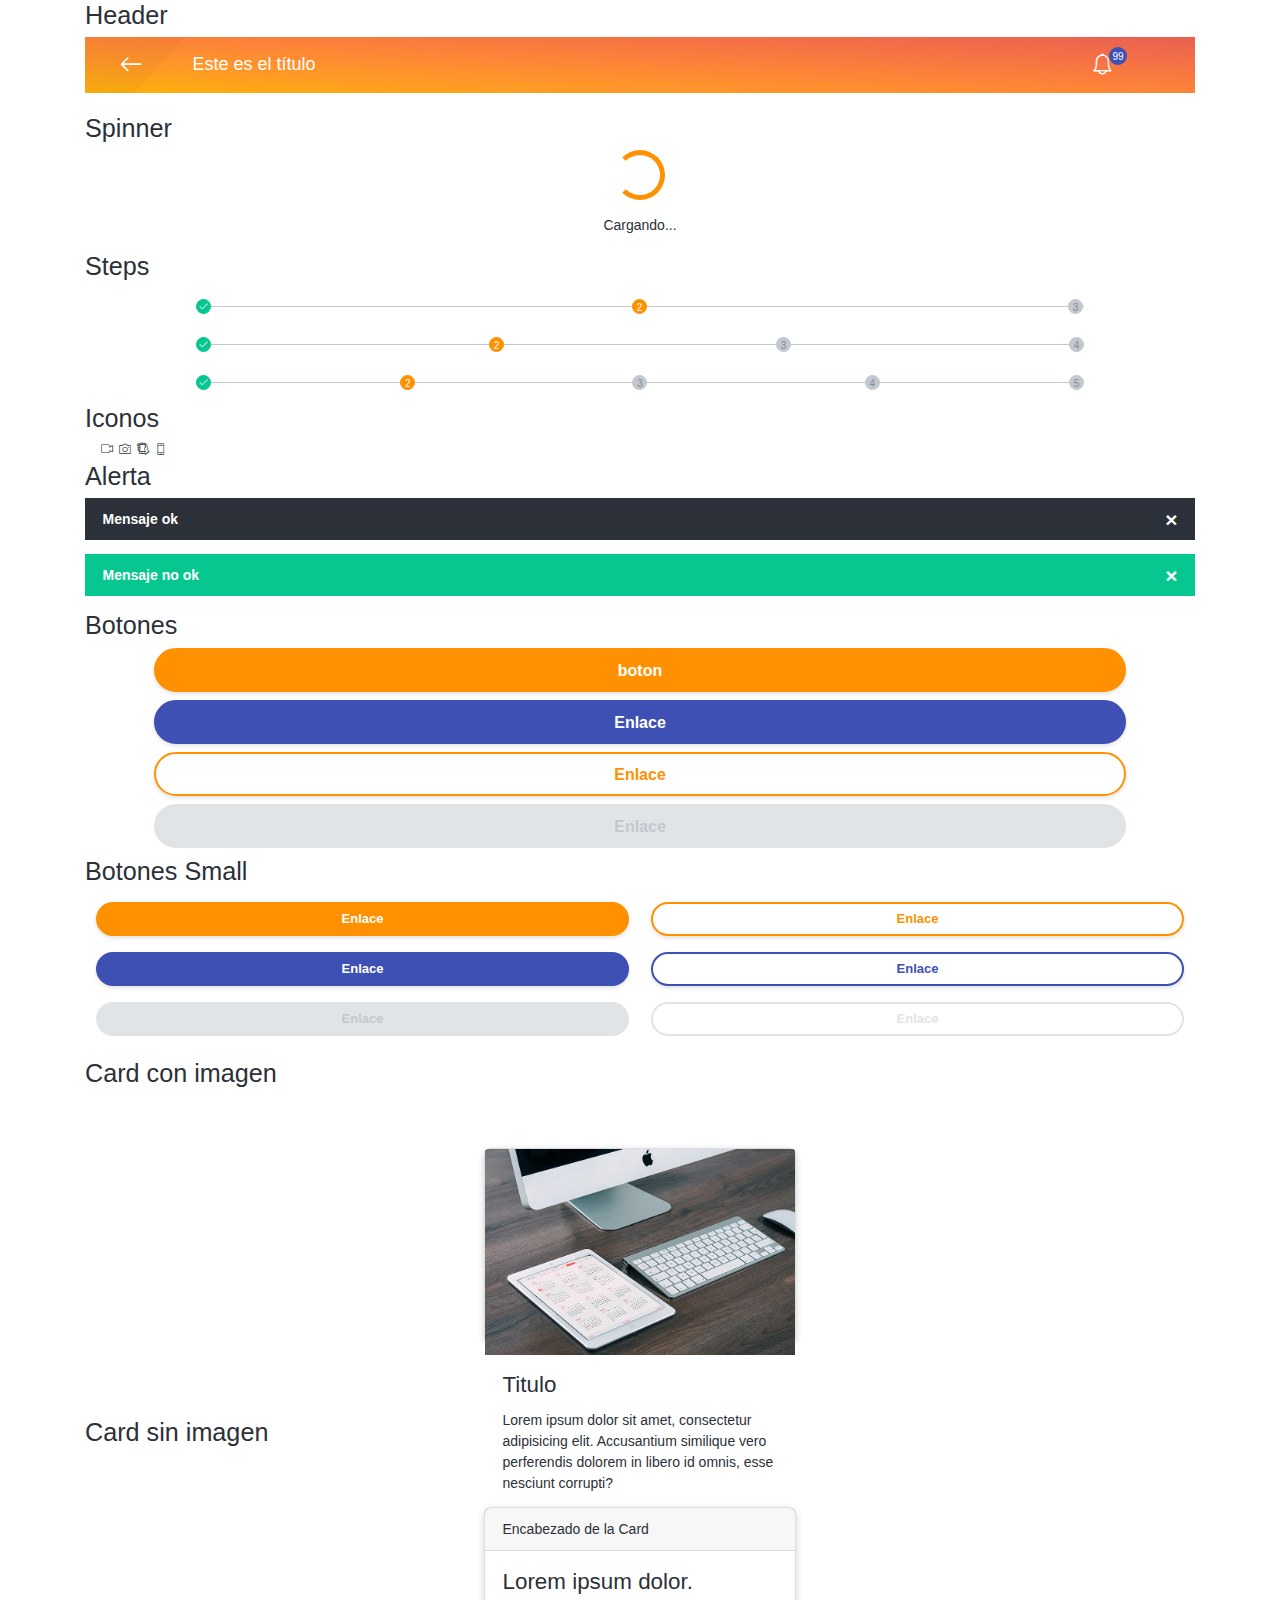
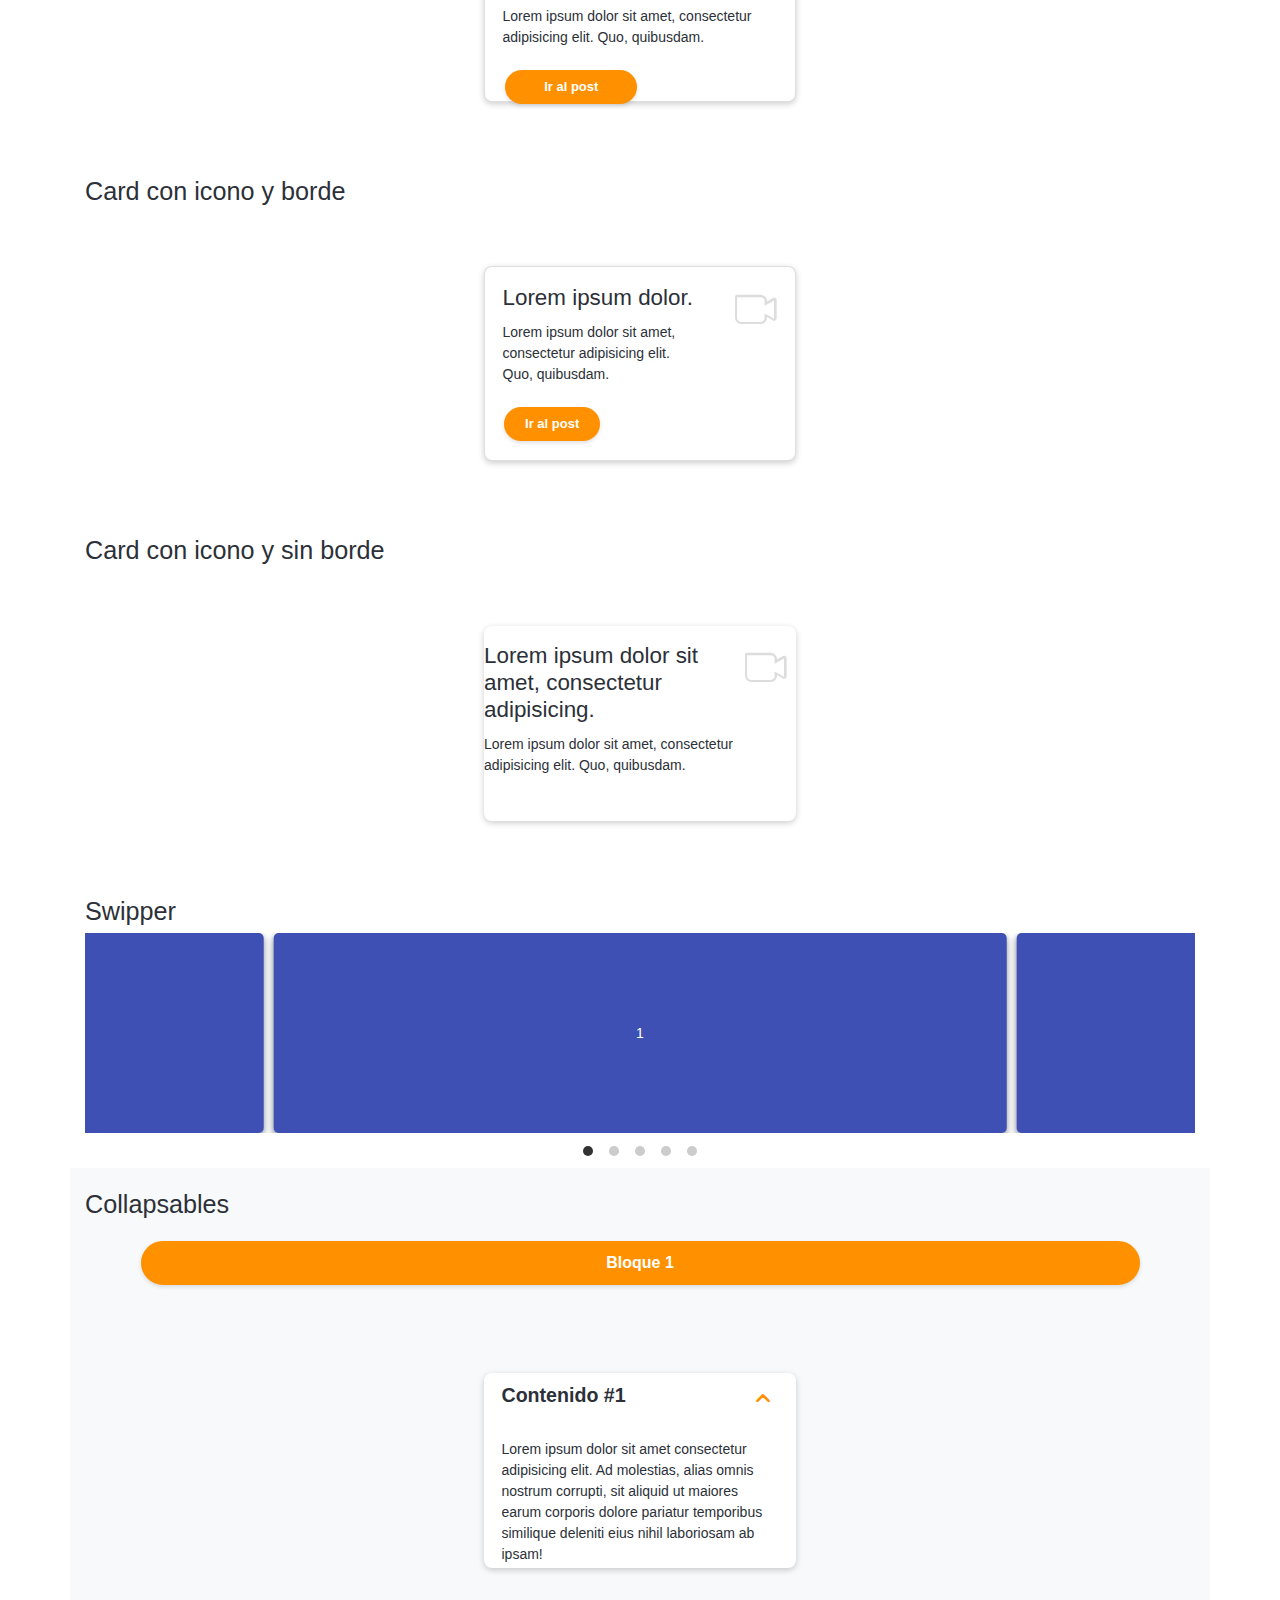
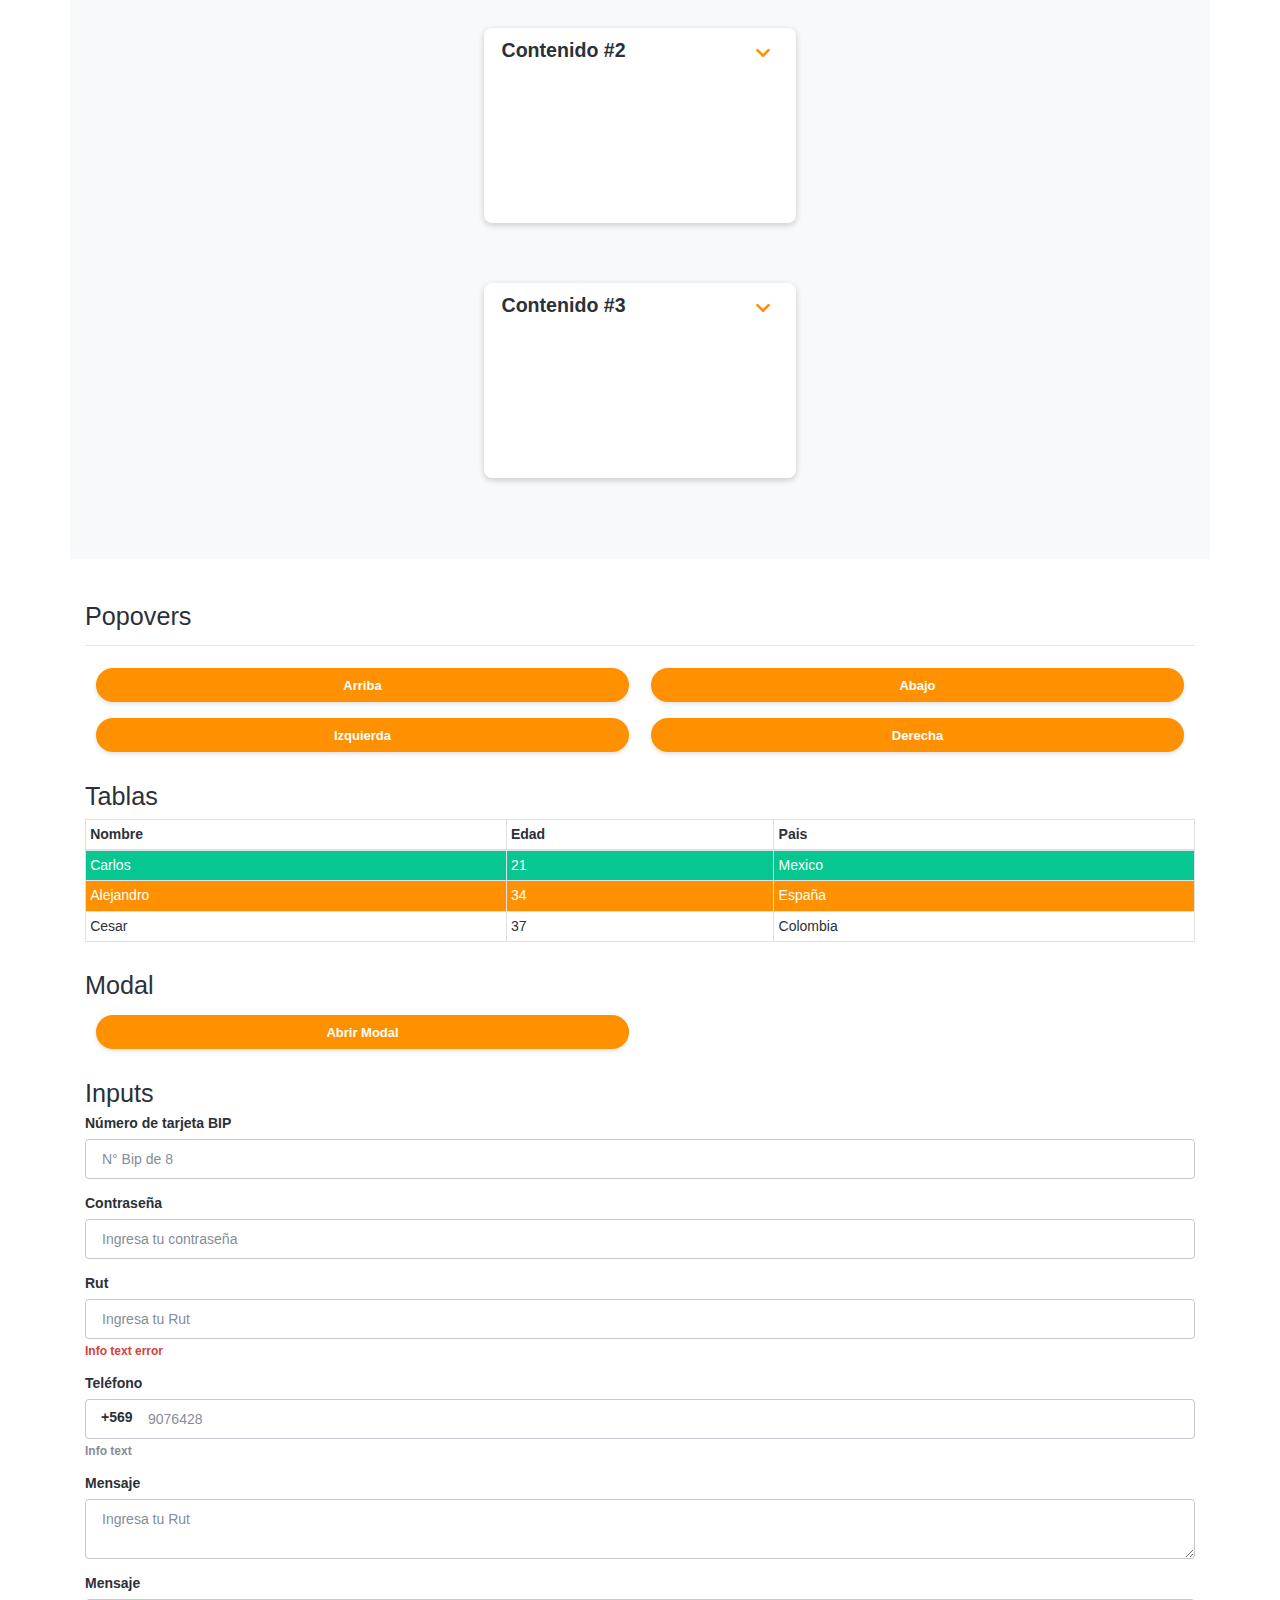
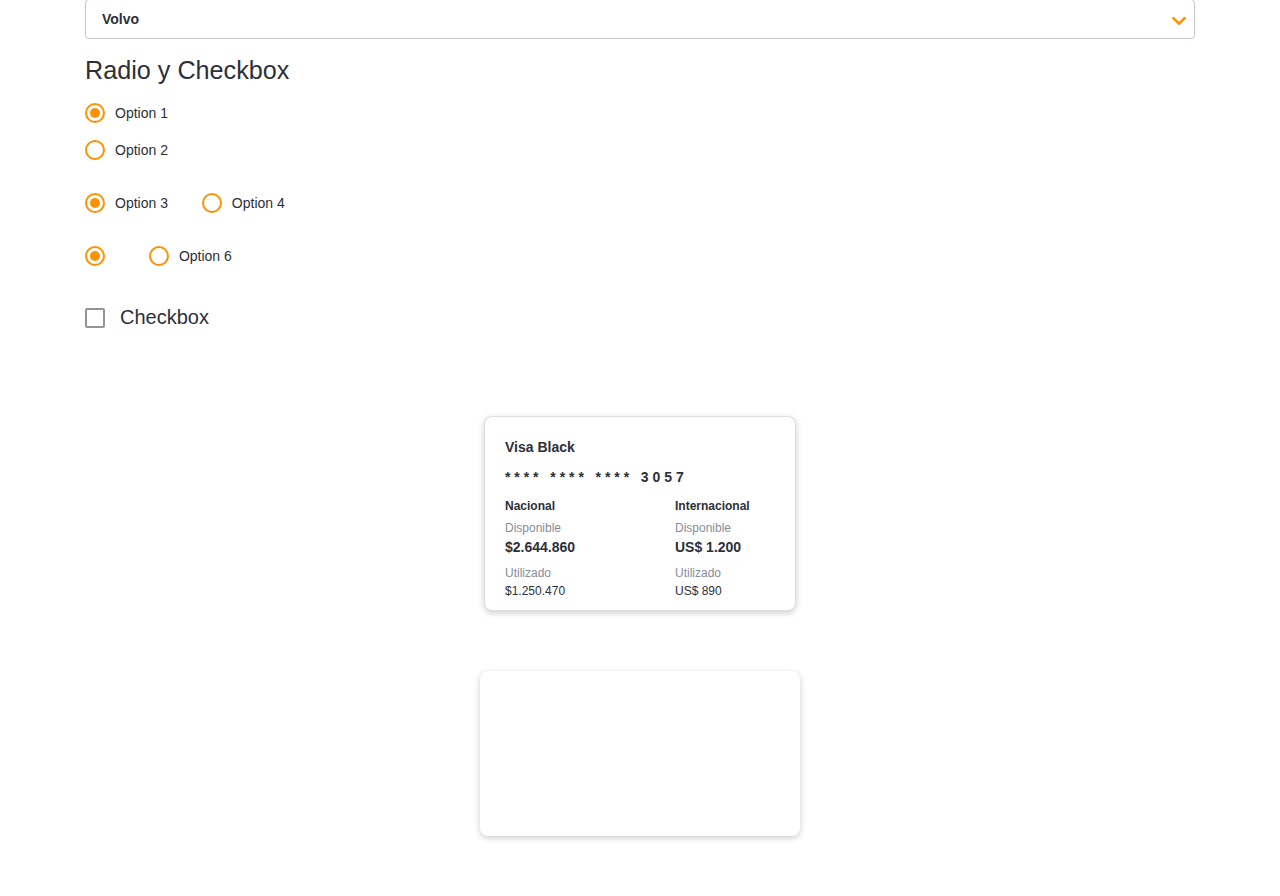
==== commit 9b8f0b20: "se termino la tarjeta" ====
--- a/index.html
+++ b/index.html
@@ -563,10 +563,11 @@
 		<!-- fin checkbox y radio -->
 
 		<!-- Card -->
-		<div class="cc">
+		<div class="card">
+			<span class="border-card"></span>
+			<div class="visa-logo"></div>
 			<span class="title">Visa Black</span>
-			<span class="cc-number">**** **** **** 3057</span>
-			<span class="visa-logo"></span>
+			<span class="card-number">**** **** **** 3057</span>	
 
 			<span class="national">Nacional</span>
 			<span class="inter front">Internacional</span>
@@ -582,10 +583,13 @@
 
 			<span class="used_number">$1.250.470</span>
 			<span class="used_number front">US$ 890</span>
-
-		</div>
-		<!-- /.cc -->
+		</div>
 		<!-- Fin Card -->
+
+			<!-- Card -->
+			<div class="card-only">
+			</div>
+				<!-- Fin Card -->
 
 
 
--- a/scss/main.css
+++ b/scss/main.css
@@ -1046,17 +1046,27 @@
  * The Card
  *
  * ==================== */
-.cc,
-.cc-back {
+.card-only {
+  background: #FFFFFF;
+  box-shadow: 0 2px 6px 0 rgba(0, 0, 0, 0.2);
+  border-radius: 8px;
+  display: block;
+  height: 165px;
+  width: 320px;
+  margin: 60px auto;
+  position: relative; }
+
+.card,
+.card-back {
   background: #FFFFFF;
   box-shadow: 0 2px 6px 0 rgba(0, 0, 0, 0.2);
   border-radius: 8px;
   display: block;
   height: 195px;
+  width: 312px;
   margin: 60px auto;
   position: relative;
-  text-align: left;
-  width: 312px; }
+  text-align: left; }
 
 .title {
   border-radius: 5px;
@@ -1064,23 +1074,21 @@
   height: 30px;
   left: 20px;
   top: 20px;
-  position: absolute; }
+  position: absolute;
+  font-weight: 600; }
 
 .visa-logo {
-  background-image: url("http://via.placeholder.com/350x150");
   float: right;
-  display: block; }
-
-.visa-logo:after {
-  content: 'Visa';
+  display: block;
+  background: url("/Users/sebacaro/Documents/APP_20/bech-lib-boots/img/visa.png") no-repeat top center;
+  width: 48px;
+  height: 32px;
+  margin-top: 17px;
+  margin-right: 10px; }
+
+.card-number {
   color: #2C3038;
-  display: block;
-  padding-top: 20px;
-  padding-right: 11px; }
-
-.cc-number {
-  color: #2C3038;
-  bottom: 120px;
+  bottom: 122px;
   font-size: 1rem;
   font-weight: 600;
   left: 20px;
@@ -1089,7 +1097,7 @@
 
 .national {
   color: #2C3038;
-  bottom: 92px;
+  bottom: 95px;
   left: 20px;
   position: absolute;
   font-weight: 800;
@@ -1100,7 +1108,7 @@
 
 .inter {
   color: #2C3038;
-  bottom: 92px;
+  bottom: 95px;
   left: 20px;
   position: absolute;
   font-weight: 800;
@@ -1111,7 +1119,7 @@
 
 .available {
   color: #868C99;
-  bottom: 66px;
+  bottom: 73px;
   left: 20px;
   position: absolute;
   font-weight: 400;
@@ -1122,7 +1130,7 @@
 
 .available_inter {
   color: #868C99;
-  bottom: 66px;
+  bottom: 73px;
   left: 20px;
   position: absolute;
   font-weight: 400;
@@ -1133,7 +1141,7 @@
 
 .available_number {
   color: #2C3038;
-  bottom: 45px;
+  bottom: 52px;
   left: 20px;
   position: absolute;
   font-weight: 800;
@@ -1144,7 +1152,7 @@
 
 .used {
   color: #868C99;
-  bottom: 20px;
+  bottom: 28px;
   left: 20px;
   position: absolute;
   font-weight: 400;
@@ -1155,7 +1163,7 @@
 
 .used_number {
   color: #2C3038;
-  bottom: 8px;
+  bottom: 10px;
   left: 20px;
   position: absolute;
   font-weight: 400;
@@ -1164,4 +1172,12 @@
 .used_number.front {
   left: 190px; }
 
+.border-card {
+  -webkit-clip-path: polygon(0 0, 15% 0, 15% 100%, 0% 100%);
+  clip-path: polygon(0 0, 15% 0, 15% 100%, 0% 100%);
+  width: 43px;
+  height: 50px;
+  background: #000000;
+  border-radius: 8px 0 0 0; }
+
 /*# sourceMappingURL=main.css.map */
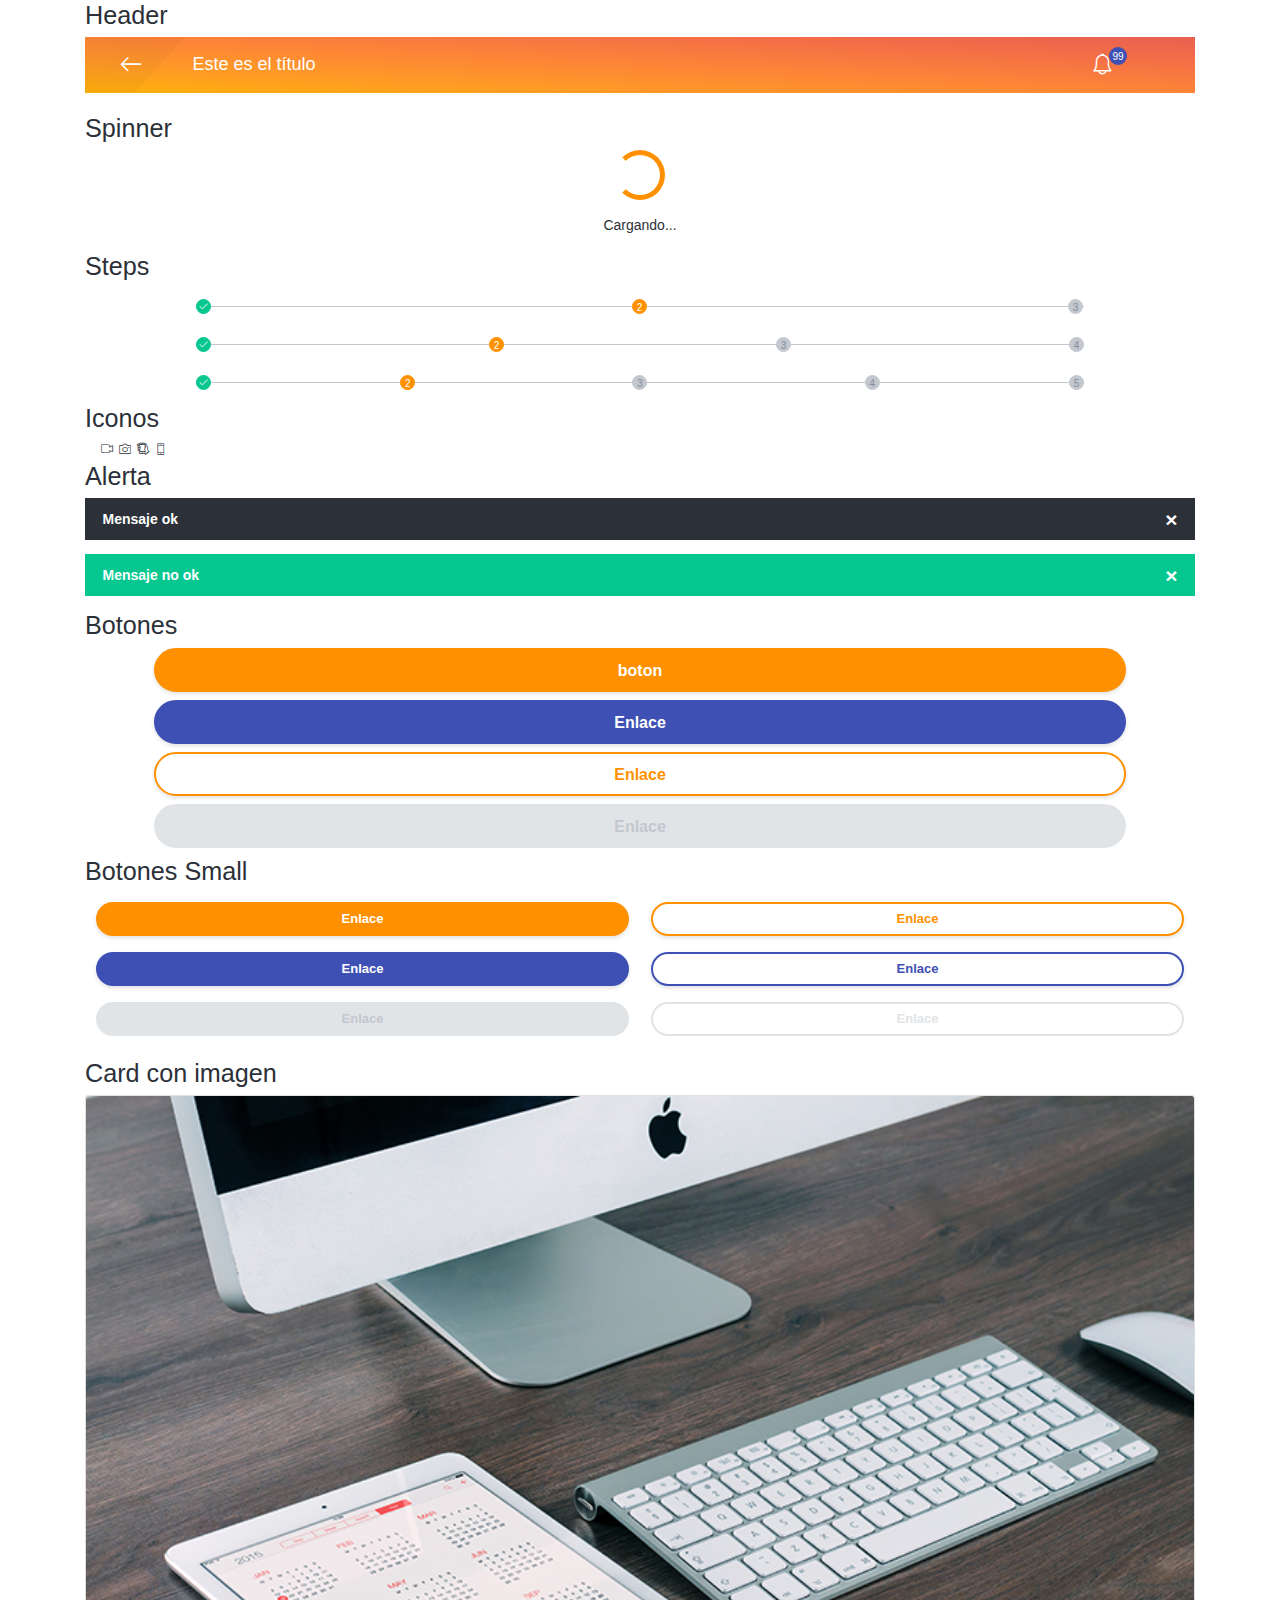
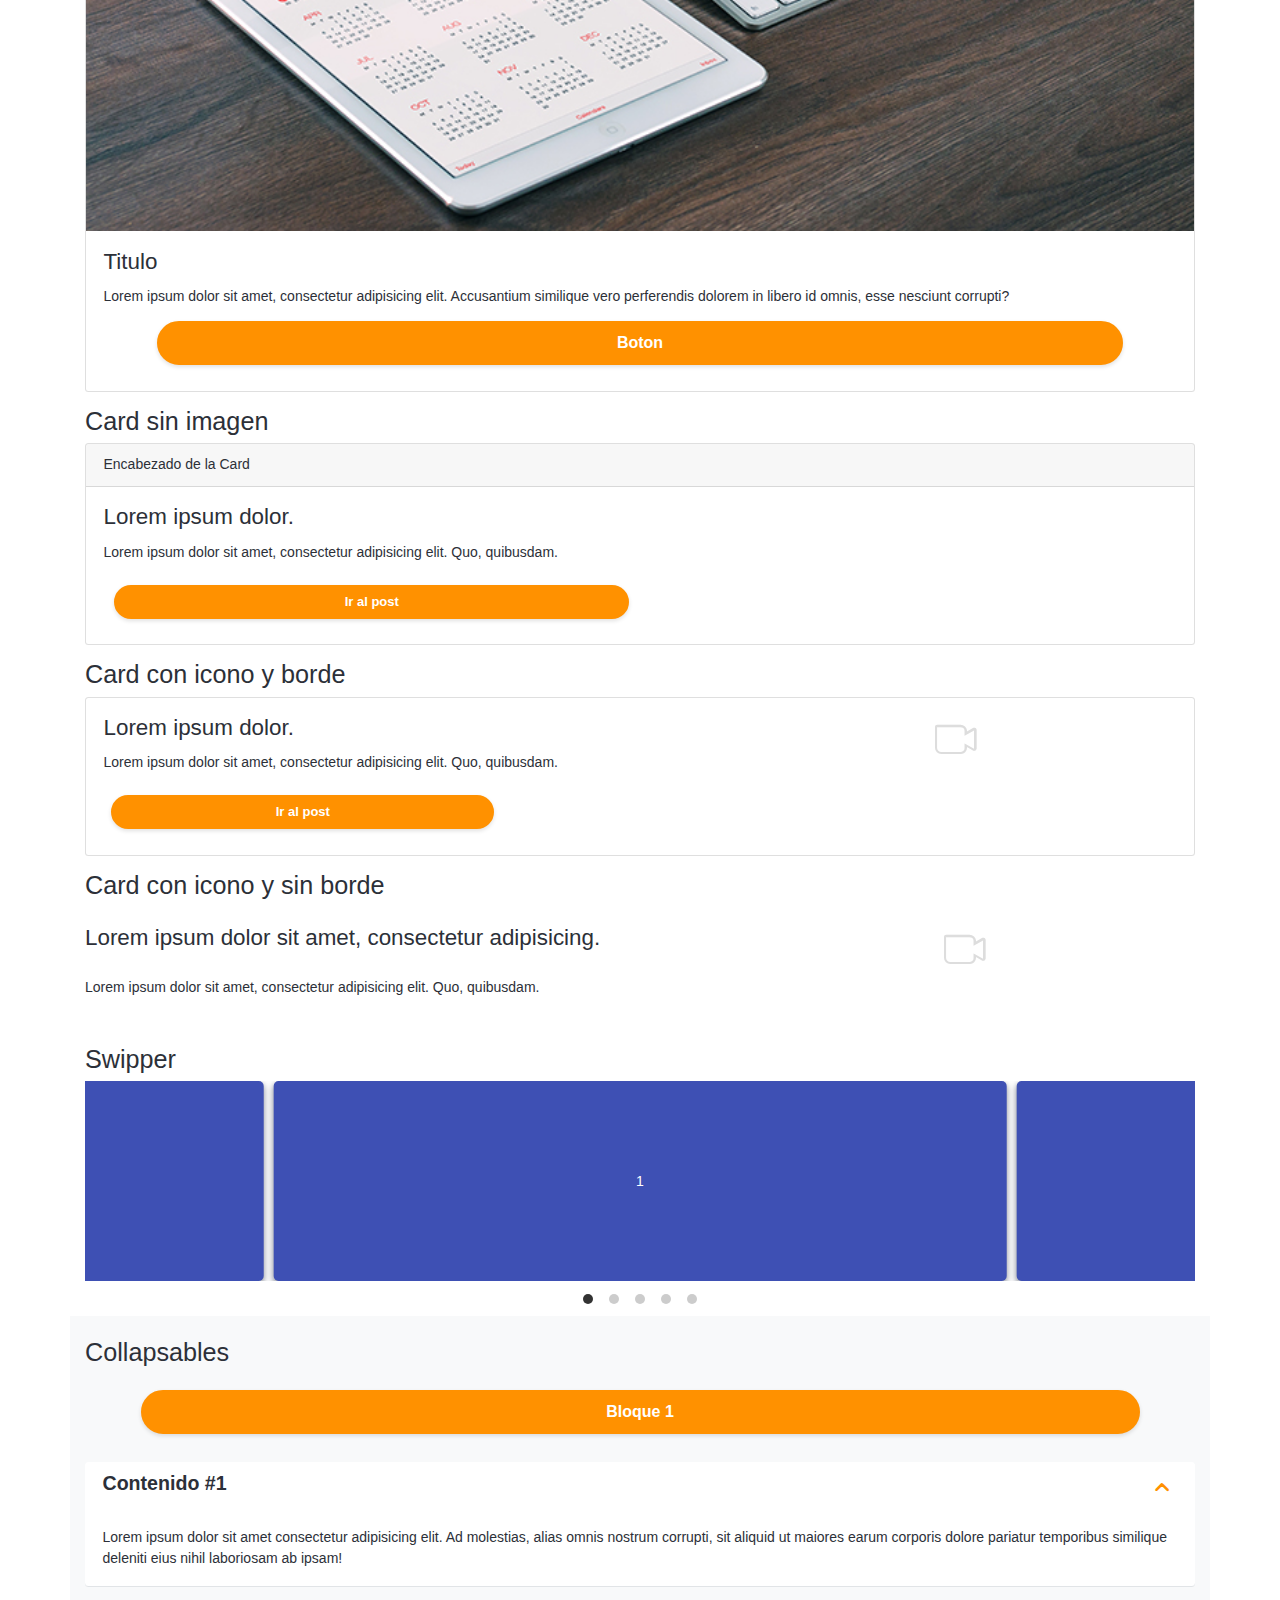
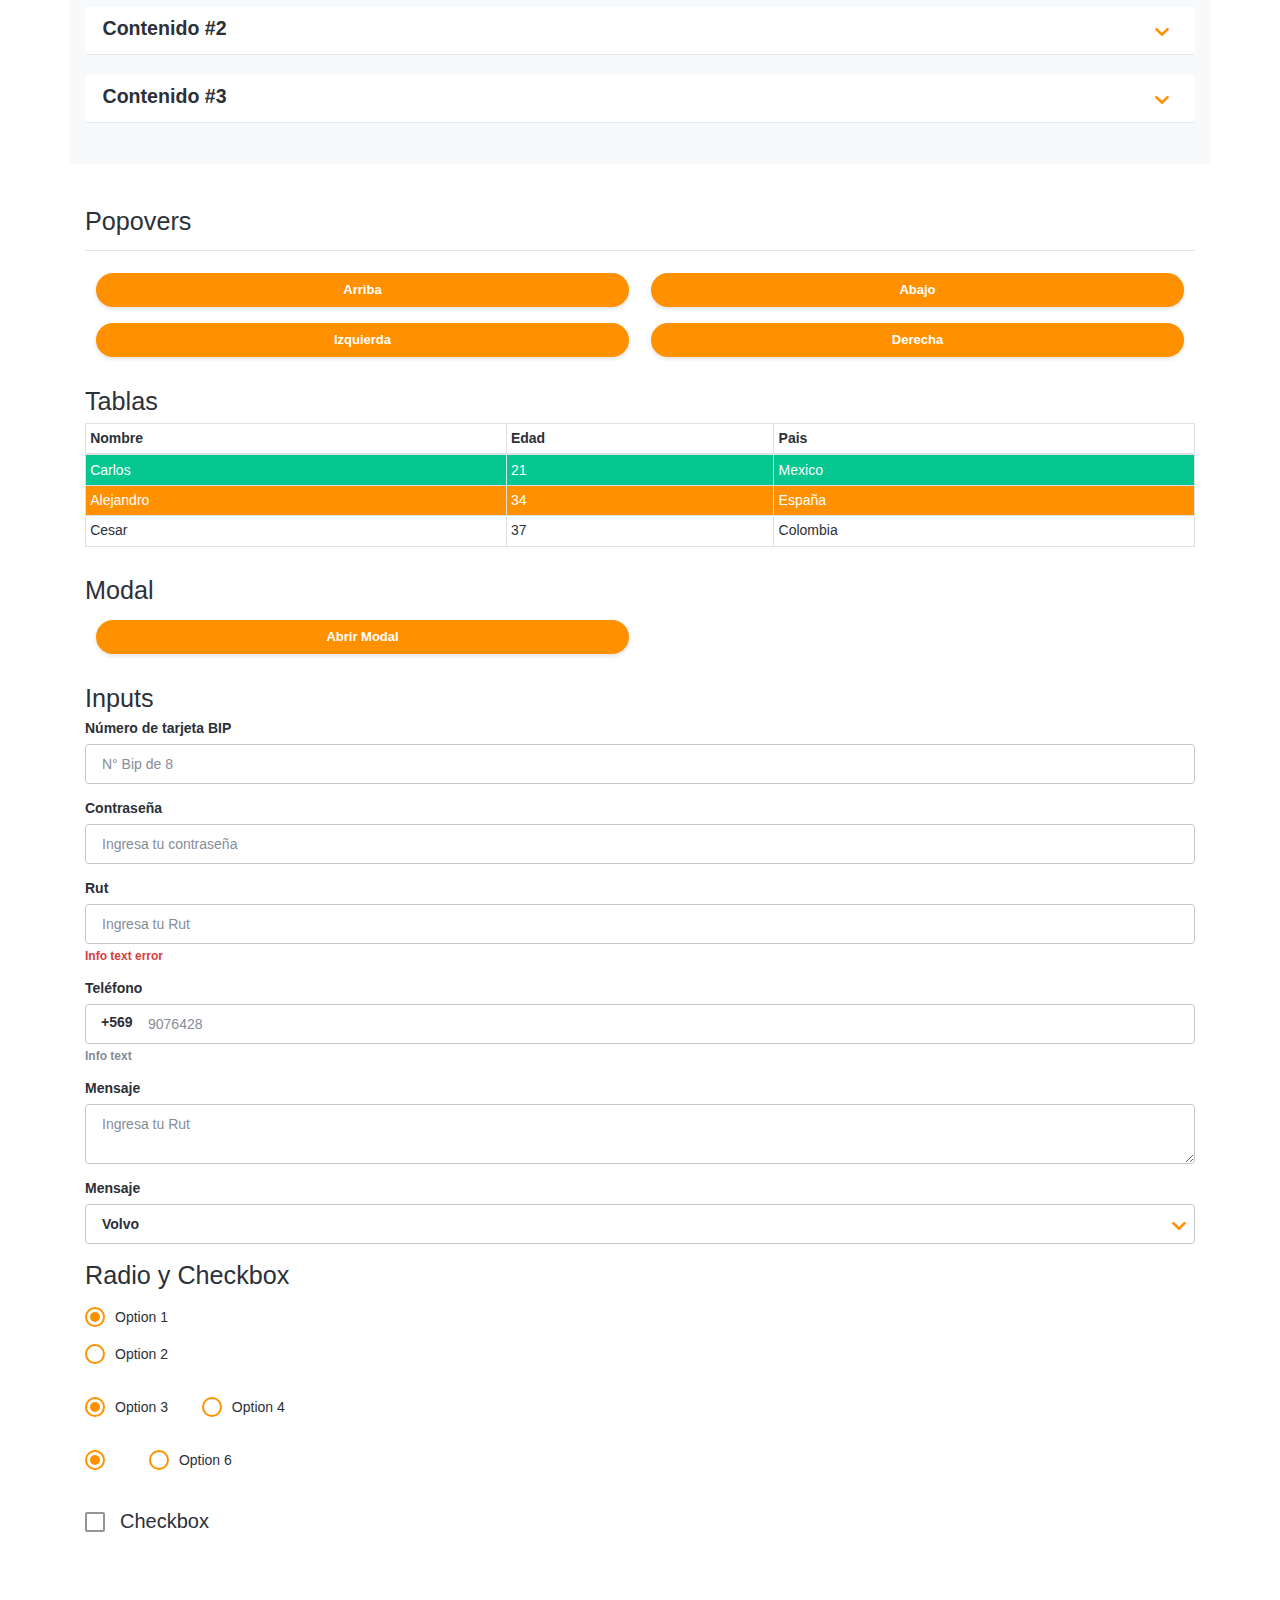
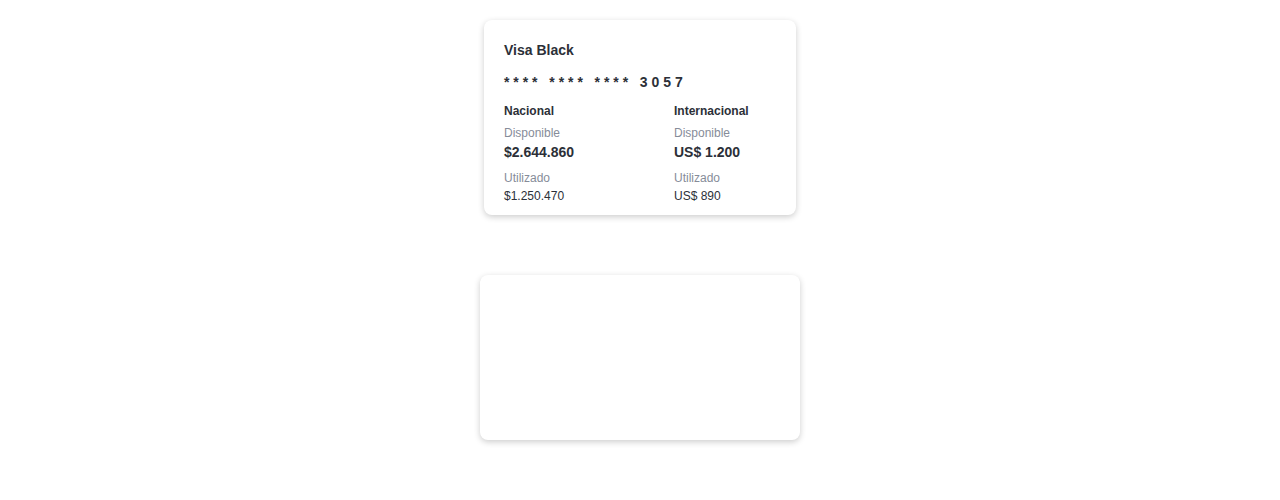
==== commit f297ac10: "arreglo fix en tarjeta" ====
--- a/index.html
+++ b/index.html
@@ -563,7 +563,7 @@
 		<!-- fin checkbox y radio -->
 
 		<!-- Card -->
-		<div class="card">
+		<div class="card-credit">
 			<span class="border-card"></span>
 			<div class="visa-logo"></div>
 			<span class="title">Visa Black</span>
--- a/scss/main.css
+++ b/scss/main.css
@@ -1056,7 +1056,7 @@
   margin: 60px auto;
   position: relative; }
 
-.card,
+.card-credit,
 .card-back {
   background: #FFFFFF;
   box-shadow: 0 2px 6px 0 rgba(0, 0, 0, 0.2);
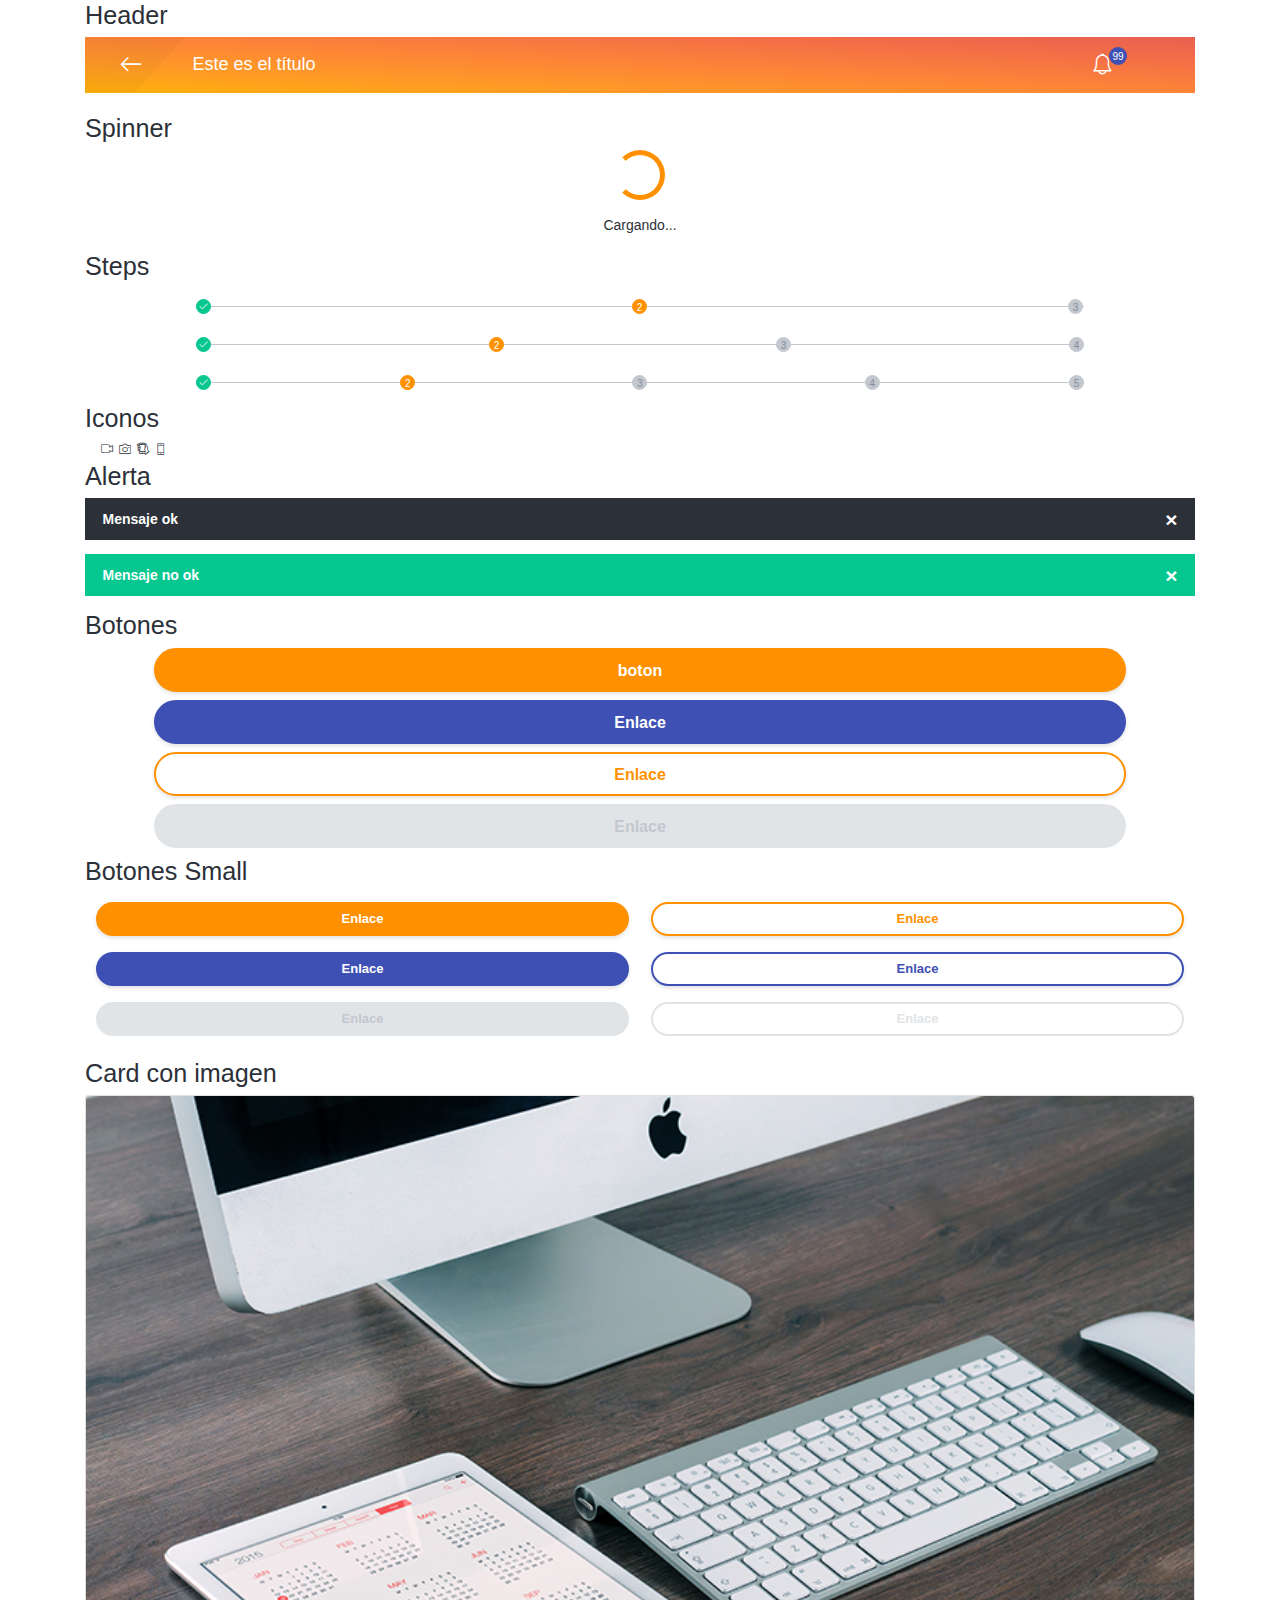
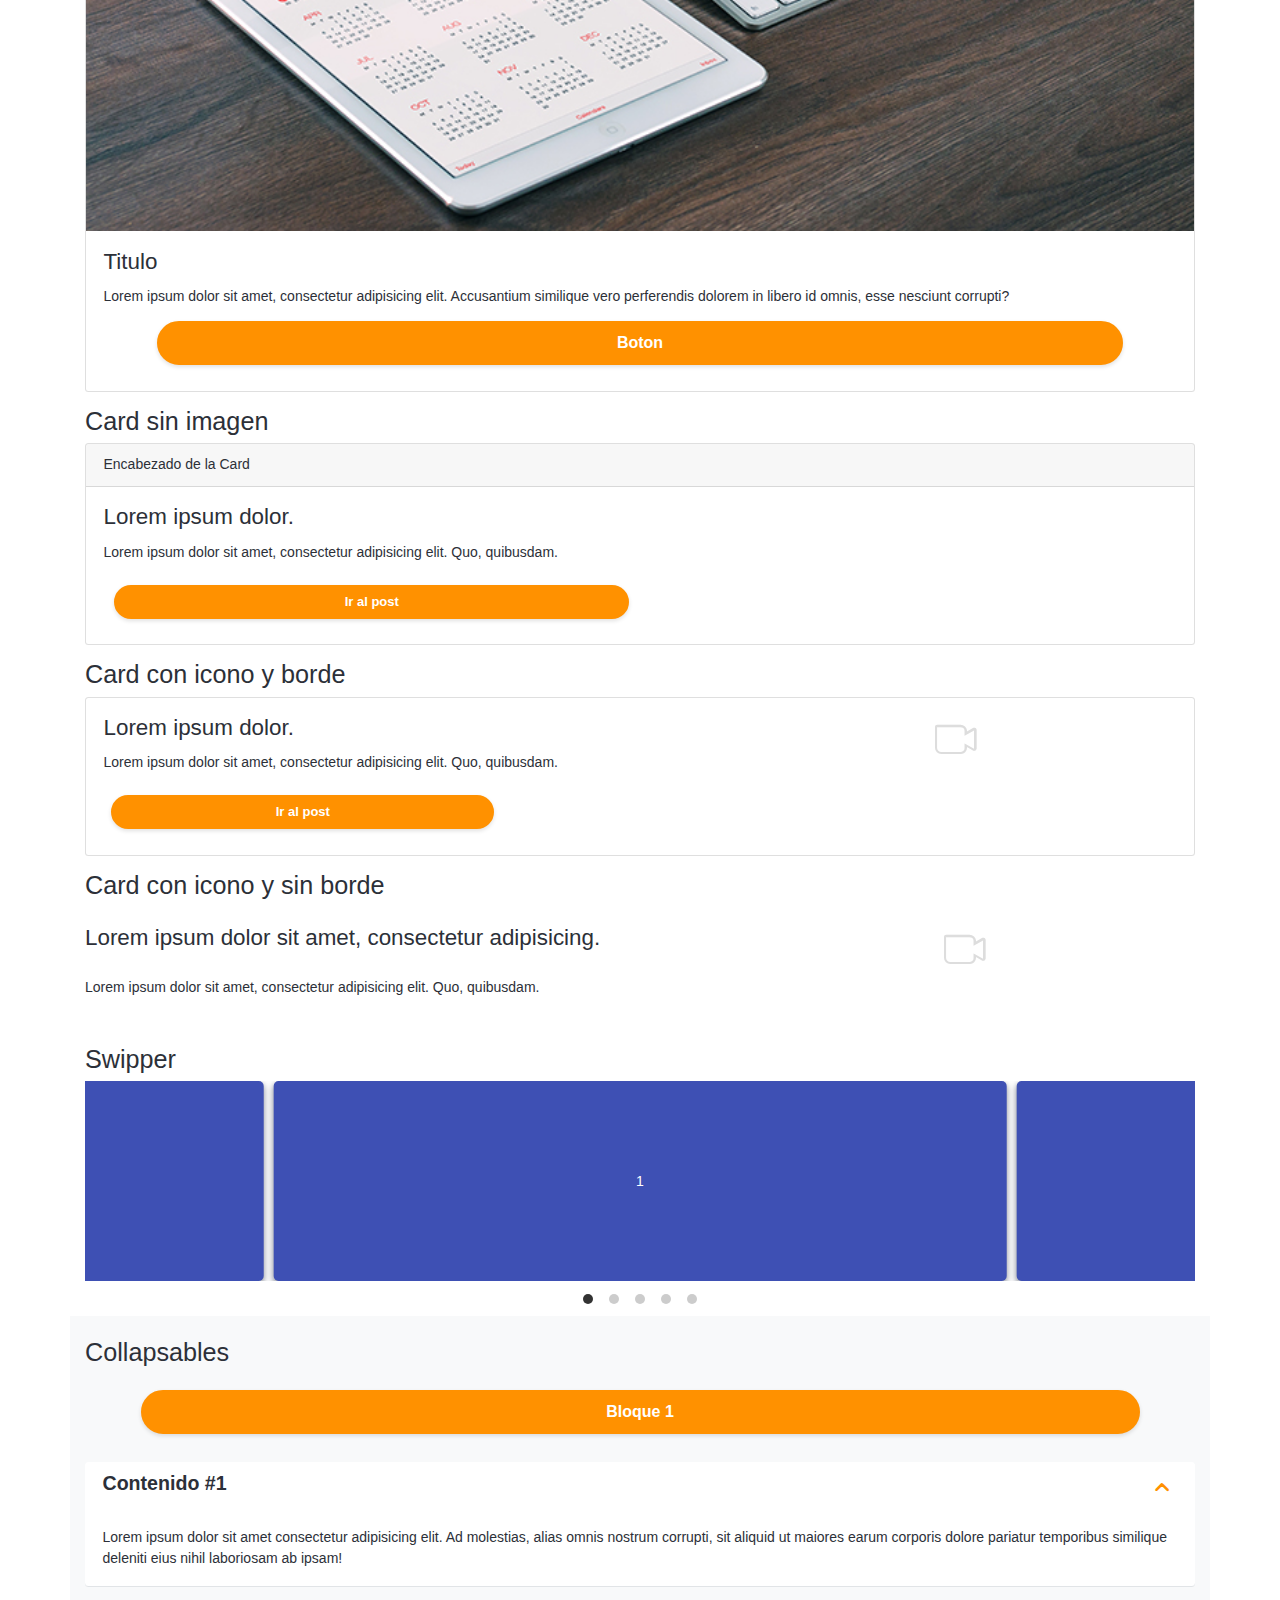
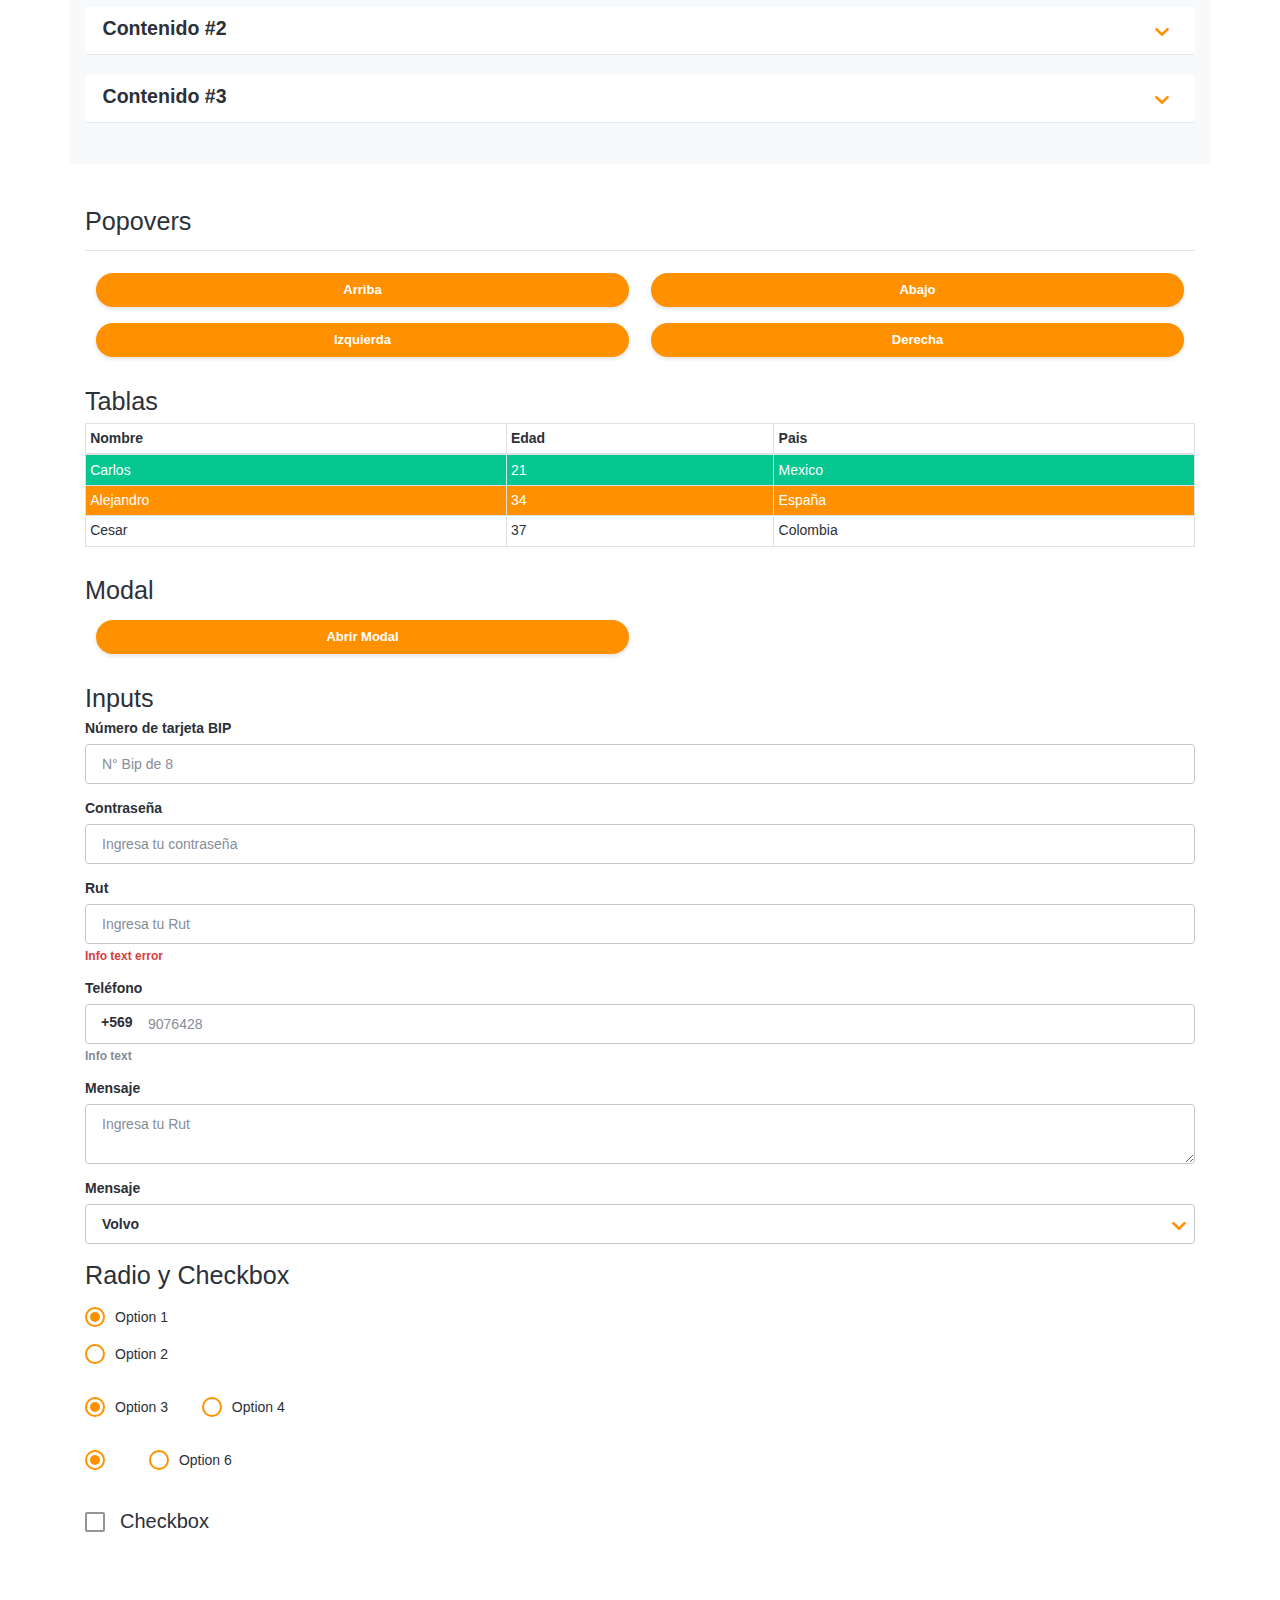
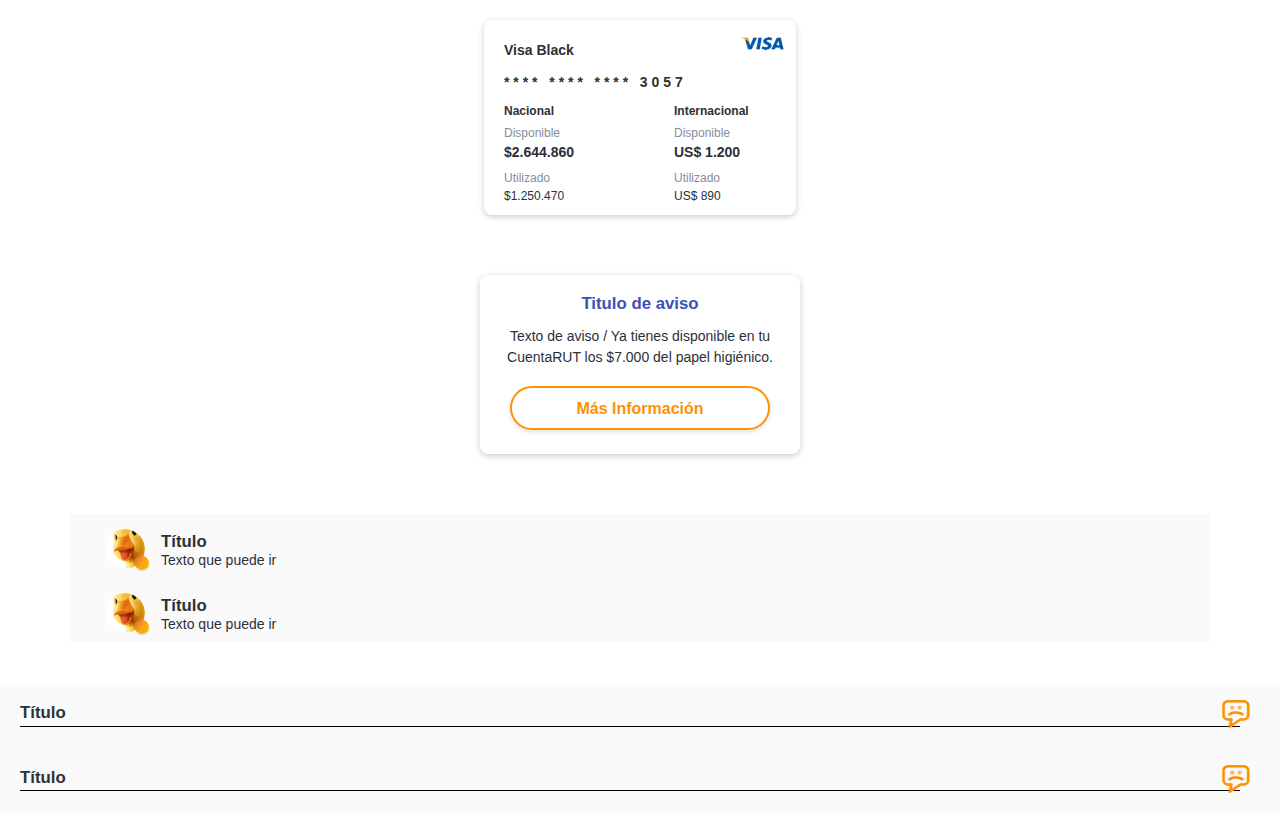
==== commit ac32fa89: "se estan agregando las listas" ====
--- a/index.html
+++ b/index.html
@@ -7,7 +7,7 @@
 	<meta name="viewport" content="width=device-width, user-scalable=no, initial-scale=1.0, maximum-scale=1.0, minimum-scale=1.0">
 	<link rel="stylesheet" href="css/bootstrap/bootstrap.min.css">
 	<link rel="stylesheet" href="scss/main.css">
-	<link rel="stylesheet" href="css/fonts.css">
+	<link rel="stylesheet" href="assets/fonts/fonts.css">
 
 
 	<body>
@@ -219,7 +219,7 @@
 				<div class="col-12">
 					<h2>Card con imagen</h2>
 					<div class="card">
-						<img src="img/bg.jpg" class="card-img-top img-fluid" alt="">
+						<img src="assets/img/bg.jpg" class="card-img-top img-fluid" alt="">
 						<div class="card-body">
 							<h3 class="card-title">Titulo</h3>
 							<p class="card-text">Lorem ipsum dolor sit amet, consectetur adipisicing elit. Accusantium similique vero perferendis dolorem in libero
@@ -461,7 +461,7 @@
 										<div class="row">
 											<div class="col-12">
 												<div class="modal-bech__icon">
-													<img src="img/check-outline.svg" alt="imagen">
+													<img src="assets/img/check-outline.svg" alt="imagen">
 												</div>
 												<h5 class="modal-bech__title">Titulo Modal</h5>
 												<p class="modal-bech__text">Este texto describe la instancia del modal, Este texto describe la instancia del modal</p>
@@ -563,33 +563,67 @@
 		<!-- fin checkbox y radio -->
 
 		<!-- Card -->
-		<div class="card-credit">
-			<span class="border-card"></span>
-			<div class="visa-logo"></div>
-			<span class="title">Visa Black</span>
-			<span class="card-number">**** **** **** 3057</span>	
-
-			<span class="national">Nacional</span>
-			<span class="inter front">Internacional</span>
-
-			<span class="available">Disponible</span>
-			<span class="available_inter front">Disponible</span>
-
-			<span class="available_number ">$2.644.860</span>
-			<span class="available_number front">US$ 1.200</span>
-
-			<span class="used">Utilizado</span>
-			<span class="used front">Utilizado</span>
-
-			<span class="used_number">$1.250.470</span>
-			<span class="used_number front">US$ 890</span>
+		<div class="card-credit__card-back">
+			<span class="card-credit__border-card"></span>
+			<span class="card-credit__visa-logo"></span>
+			<span class="card-credit__title">Visa Black</span>
+			<span class="card-credit__card-number">**** **** **** 3057</span>
+
+			<span class="card-credit__national">Nacional</span>
+			<span class="card-credit__inter front">Internacional</span>
+
+			<span class="card-credit__available">Disponible</span>
+			<span class="card-credit__available--inter front">Disponible</span>
+
+			<span class="card-credit__available--number">$2.644.860</span>
+			<span class="card-credit__available--number front">US$ 1.200</span>
+
+			<span class="card-credit__used">Utilizado</span>
+			<span class="card-credit__used front">Utilizado</span>
+
+			<span class="card-credit__used_number">$1.250.470</span>
+			<span class="card-credit__used_number front">US$ 890</span>
 		</div>
 		<!-- Fin Card -->
 
-			<!-- Card -->
-			<div class="card-only">
-			</div>
-				<!-- Fin Card -->
+		<!-- Card solo-->
+		<div class="card-only__card-back">
+			<span class="card-only__title">Titulo de aviso</span>
+			<span class="card-only__text">Texto de aviso / Ya tienes disponible en tu CuentaRUT los $7.000 del papel higiénico.</span>
+			<button href="#" class="btn-lg btn-block button-bech--secondary" alt="boton secundario blanco">Más Información</button>
+		</div>
+		<!-- Fin Card solo -->
+
+
+		<div class="container bg-light">
+			<div class="item-bech__back">
+				<span class="item-bech__avatar">
+					<img src="http://i.pravatar.cc/40" class="img-fluid" alt="">
+				</span>
+				<span class="item-bech__bubble"></span>
+				<span class="item-bech__title">Título</span>
+				<span class="item-bech__text">Texto que puede ir</span>
+			</div>
+			<div class="item-bech__back">
+				<span class="item-bech__avatar">
+					<img src="http://i.pravatar.cc/40" class="img-fluid" alt="">
+				</span>
+				<span class="item-bech__bubble"></span>
+				<span class="item-bech__title">Título</span>
+				<span class="item-bech__text">Texto que puede ir</span>
+			</div>
+		</div>
+		<br>
+		<br>
+		<div class="item-bech-alone__back">
+			<span class="item-bech-alone__title">Título</span>
+			<span class="item-bech-alone"></span>
+		</div>
+		<div class="item-bech-alone__back">
+			<span class="item-bech-alone__title">Título</span>
+			<span class="item-bech-alone"></span>
+		</div>
+
 
 
 
--- a/scss/main.css
+++ b/scss/main.css
@@ -314,27 +314,27 @@
 
 @font-face {
   font-family: 'Nunito Sans';
-  src: url("././fonts/nunito_sans/fonts/nunito_sans/NunitoSans-Regular.ttf") format("truetype");
+  src: url("assets/fonts/nunito_sans/fonts/nunito_sans/NunitoSans-Light.ttf") format("truetype");
+  font-weight: 200;
+  font-style: normal; }
+@font-face {
+  font-family: 'Nunito Sans';
+  src: url("assets/fonts/nunito_sans/fonts/nunito_sans/NunitoSans-Regular.ttf") format("truetype");
   font-weight: 400;
   font-style: normal; }
 @font-face {
   font-family: 'Nunito Sans';
-  src: url("././fonts/nunito_sans/fonts/nunito_sans/NunitoSans-Light.ttf") format("truetype");
-  font-weight: 200;
-  font-style: normal; }
-@font-face {
-  font-family: 'Nunito Sans';
-  src: url("././fonts/nunito_sans/fonts/nunito_sans/NunitoSans-SemiBold.ttf") format("truetype");
+  src: url("assets/fonts/nunito_sans/fonts/nunito_sans/NunitoSans-SemiBold.ttf") format("truetype");
   font-weight: 600;
   font-style: normal; }
 @font-face {
   font-family: 'Nunito Sans';
-  src: url("././fonts/nunito_sans/fonts/nunito_sans/NunitoSans-Bold.ttf") format("truetype");
+  src: url("assets/fonts/nunito_sans/fonts/nunito_sans/NunitoSans-Bold.ttf") format("truetype");
   font-weight: 700;
   font-style: normal; }
 @font-face {
   font-family: 'Nunito Sans';
-  src: url("././fonts/nunito_sans/fonts/nunito_sans/NunitoSans-ExtraBold.ttf") format("truetype");
+  src: url("assets/fonts/nunito_sans/fonts/nunito_sans/NunitoSans-ExtraBold.ttf") format("truetype");
   font-weight: 800;
   font-style: normal; }
 .spinner-bech, .spinner:after {
@@ -1042,22 +1042,32 @@
 .card .card-body.sin-padding {
   padding: 1.25rem 0px; }
 
-/*
- * The Card
- *
- * ==================== */
-.card-only {
+.card-only__card-back {
   background: #FFFFFF;
   box-shadow: 0 2px 6px 0 rgba(0, 0, 0, 0.2);
   border-radius: 8px;
   display: block;
-  height: 165px;
   width: 320px;
   margin: 60px auto;
-  position: relative; }
-
-.card-credit,
-.card-back {
+  position: relative;
+  text-align: center;
+  padding: 16px; }
+.card-only__title {
+  display: block;
+  font-weight: 800;
+  font-size: 1.2rem;
+  color: #3E50B4;
+  letter-spacing: 0; }
+.card-only__text {
+  display: block;
+  font-weight: 400;
+  font-size: 1rem;
+  color: #2C3038;
+  letter-spacing: 0;
+  padding-top: 10px;
+  padding-bottom: 10px; }
+
+.card-credit__card-back {
   background: #FFFFFF;
   box-shadow: 0 2px 6px 0 rgba(0, 0, 0, 0.2);
   border-radius: 8px;
@@ -1067,8 +1077,7 @@
   margin: 60px auto;
   position: relative;
   text-align: left; }
-
-.title {
+.card-credit__title {
   border-radius: 5px;
   display: block;
   height: 30px;
@@ -1076,17 +1085,15 @@
   top: 20px;
   position: absolute;
   font-weight: 600; }
-
-.visa-logo {
+.card-credit__visa-logo {
   float: right;
   display: block;
-  background: url("/Users/sebacaro/Documents/APP_20/bech-lib-boots/img/visa.png") no-repeat top center;
+  background: url("../assets/img/visa.png") no-repeat top center;
   width: 48px;
   height: 32px;
   margin-top: 17px;
   margin-right: 10px; }
-
-.card-number {
+.card-credit__card-number {
   color: #2C3038;
   bottom: 122px;
   font-size: 1rem;
@@ -1094,85 +1101,70 @@
   left: 20px;
   position: absolute;
   letter-spacing: 0.28rem; }
-
-.national {
+.card-credit__national {
   color: #2C3038;
   bottom: 95px;
   left: 20px;
   position: absolute;
   font-weight: 800;
   font-size: 12px; }
-
-.national.front {
+.card-credit__national.front {
   left: 190px; }
-
-.inter {
+.card-credit__inter {
   color: #2C3038;
   bottom: 95px;
   left: 20px;
   position: absolute;
   font-weight: 800;
   font-size: 12px; }
-
-.inter.front {
+.card-credit__inter.front {
   left: 190px; }
-
-.available {
+.card-credit__available {
   color: #868C99;
   bottom: 73px;
   left: 20px;
   position: absolute;
   font-weight: 400;
   font-size: 12px; }
-
-.available.front {
+.card-credit__available.front {
   left: 190px; }
-
-.available_inter {
+.card-credit__available--inter {
   color: #868C99;
   bottom: 73px;
   left: 20px;
   position: absolute;
   font-weight: 400;
   font-size: 12px; }
-
-.available_inter.front {
+.card-credit__available--inter.front {
   left: 190px; }
-
-.available_number {
+.card-credit__available--number {
   color: #2C3038;
   bottom: 52px;
   left: 20px;
   position: absolute;
   font-weight: 800;
   font-size: 14px; }
-
-.available_number.front {
+.card-credit__available--number.front {
   left: 190px; }
-
-.used {
+.card-credit__used {
   color: #868C99;
   bottom: 28px;
   left: 20px;
   position: absolute;
   font-weight: 400;
   font-size: 12px; }
-
-.used.front {
+.card-credit__used.front {
   left: 190px; }
-
-.used_number {
+.card-credit__used_number {
   color: #2C3038;
   bottom: 10px;
   left: 20px;
   position: absolute;
   font-weight: 400;
   font-size: 12px; }
-
-.used_number.front {
+.card-credit__used_number.front {
   left: 190px; }
-
-.border-card {
+.card-credit__border-card {
   -webkit-clip-path: polygon(0 0, 15% 0, 15% 100%, 0% 100%);
   clip-path: polygon(0 0, 15% 0, 15% 100%, 0% 100%);
   width: 43px;
@@ -1180,4 +1172,73 @@
   background: #000000;
   border-radius: 8px 0 0 0; }
 
+.item-bech__back {
+  background-color: #FAFAFA;
+  padding-left: 20px;
+  padding-top: 2px;
+  padding-bottom: 3px; }
+.item-bech__avatar {
+  display: inline-block;
+  width: 40px;
+  height: 40px;
+  overflow: hidden;
+  border-radius: 100px;
+  margin-top: 13px;
+  margin-right: 16px;
+  background-image: url("../assets/img/patito_40x40.png"); }
+.item-bech__title {
+  font-size: 1.2rem;
+  color: #2C3038;
+  letter-spacing: 0;
+  font-weight: 800;
+  position: absolute;
+  margin-top: 13px; }
+.item-bech__text {
+  font-size: 1rem;
+  color: #2C3038;
+  letter-spacing: 0;
+  font-weight: 400;
+  position: absolute;
+  margin-top: 34px; }
+.item-bech__bubble {
+  background-image: linear-gradient(-230deg, #E86051 0%, #FFA90A 55%, #FFB10A 100%);
+  box-shadow: 0 1px 2px 0 rgba(0, 0, 0, 0.14);
+  height: 14px;
+  width: 14px;
+  border-radius: 100px;
+  position: absolute;
+  margin-top: 40px;
+  margin-left: -26px; }
+
+.item-bech-alone__back {
+  background-color: #FAFAFA;
+  padding-left: 20px;
+  padding-right: 40px;
+  padding-top: 16px;
+  padding-bottom: 16px; }
+  .item-bech-alone__back:after {
+    content: "";
+    bottom: 0;
+    left: 0;
+    right: 0;
+    height: 0.5em;
+    border-top: 1px solid black;
+    display: block; }
+.item-bech-alone__title {
+  font-size: 1.2rem;
+  color: #2C3038;
+  letter-spacing: 0;
+  font-weight: 800;
+  margin-top: 13px; }
+  .item-bech-alone__title:after {
+    font-family: 'BECH';
+    content: "\e953";
+    float: right;
+    font-size: 32px;
+    font-weight: 800;
+    color: #FF9100;
+    height: 20px;
+    width: 20px;
+    margin-top: -10px; }
+
 /*# sourceMappingURL=main.css.map */
--- a/assets/fonts/fonts.css
+++ b/assets/fonts/fonts.css
@@ -0,0 +1,813 @@
+/* ICONOS */
+@font-face {
+    font-family: 'BECH';
+    src:  url('iconos/BECH.eot?lxqpa3');
+    src:  url('iconos/BECH.eot?lxqpa3#iefix') format('embedded-opentype'),
+      url('iconos/BECH.ttf?lxqpa3') format('truetype'),
+      url('iconos/BECH.woff?lxqpa3') format('woff'),
+      url('iconos/BECH.svg?lxqpa3#BECH') format('svg');
+    font-weight: normal;
+    font-style: normal;
+  }
+  
+  i {
+    /* use !important to prevent issues with browser extensions that change fonts */
+    font-family: 'BECH' !important;
+    speak: none;
+    font-style: normal;
+    font-weight: normal;
+    font-variant: normal;
+    text-transform: none;
+    line-height: 1;
+  
+    /* Better Font Rendering =========== */
+    -webkit-font-smoothing: antialiased;
+    -moz-osx-font-smoothing: grayscale;
+  }
+  
+  .bech_calculator:before {
+    content: "\e900";
+  }
+  .bech_camera_video:before {
+    content: "\e901";
+  }
+  .bech_camera:before {
+    content: "\e902";
+  }
+  .bech_cell_hand:before {
+    content: "\e903";
+  }
+  .bech_cell_phone:before {
+    content: "\e904";
+  }
+  .bech_computer:before {
+    content: "\e905";
+  }
+  .bech_headphones:before {
+    content: "\e906";
+  }
+  .bech_microphone:before {
+    content: "\e907";
+  }
+  .bech_printer:before {
+    content: "\e908";
+  }
+  .bech_screen_star:before {
+    content: "\e909";
+  }
+  .bech_screen:before {
+    content: "\e90a";
+  }
+  .bech_chart_arrow:before {
+    content: "\e90b";
+  }
+  .bech_chart_bar:before {
+    content: "\e90c";
+  }
+  .bech_chart_circle:before {
+    content: "\e90d";
+  }
+  .bech_facebook:before {
+    content: "\e90e";
+  }
+  .bech_google_mas:before {
+    content: "\e90f";
+  }
+  .bech_instagram:before {
+    content: "\e910";
+  }
+  .bech_linkedin:before {
+    content: "\e911";
+  }
+  .bech_pinterest:before {
+    content: "\e912";
+  }
+  .bech_twitter:before {
+    content: "\e913";
+  }
+  .bech_whatsapp:before {
+    content: "\e914";
+  }
+  .bech_youtube:before {
+    content: "\e915";
+  }
+  .bech_add_user2:before {
+    content: "\e916";
+  }
+  .bech_contacts2:before {
+    content: "\e917";
+  }
+  .bech_domain2:before {
+    content: "\e918";
+  }
+  .bech_emoticons_angry2:before {
+    content: "\e919";
+  }
+  .bech_emoticons_astonished:before {
+    content: "\e91a";
+  }
+  .bech_emoticons_happy:before {
+    content: "\e91b";
+  }
+  .bech_emoticons_sad2:before {
+    content: "\e91c";
+  }
+  .bech_emoticons_shame2:before {
+    content: "\e91d";
+  }
+  .bech_emoticons_sleepy2:before {
+    content: "\e91e";
+  }
+  .bech_emoticons_smile_more2:before {
+    content: "\e91f";
+  }
+  .bech_emoticons_smile2:before {
+    content: "\e920";
+  }
+  .bech_emoticons_very_sad2:before {
+    content: "\e921";
+  }
+  .bech_emoticons_very_satisfied2:before {
+    content: "\e922";
+  }
+  .bech_heart2:before {
+    content: "\e923";
+  }
+  .bech_person2:before {
+    content: "\e924";
+  }
+  .bech_public2:before {
+    content: "\e925";
+  }
+  .bech_share_arrow2:before {
+    content: "\e926";
+  }
+  .bech_share:before {
+    content: "\e927";
+  }
+  .bech_star:before {
+    content: "\e928";
+  }
+  .bech_two_user2:before {
+    content: "\e929";
+  }
+  .bech_user2:before {
+    content: "\e92a";
+  }
+  .bech_add_user:before {
+    content: "\e92b";
+  }
+  .bech_contacts:before {
+    content: "\e92c";
+  }
+  .bech_domain:before {
+    content: "\e92d";
+  }
+  .bech_emoticons_angry:before {
+    content: "\e92e";
+  }
+  .bech_emoticons_astonished2:before {
+    content: "\e92f";
+  }
+  .bech_emoticons_happy2:before {
+    content: "\e930";
+  }
+  .bech_emoticons_sad:before {
+    content: "\e931";
+  }
+  .bech_emoticons_shame:before {
+    content: "\e932";
+  }
+  .bech_emoticons_sleepy:before {
+    content: "\e933";
+  }
+  .bech_emoticons_smile_more:before {
+    content: "\e934";
+  }
+  .bech_emoticons_smile:before {
+    content: "\e935";
+  }
+  .bech_emoticons_very_sad:before {
+    content: "\e936";
+  }
+  .bech_emoticons_very_satisfied:before {
+    content: "\e937";
+  }
+  .bech_heart:before {
+    content: "\e938";
+  }
+  .bech_person:before {
+    content: "\e939";
+  }
+  .bech_public:before {
+    content: "\e93a";
+  }
+  .bech_share_arrow:before {
+    content: "\e93b";
+  }
+  .bech_share2:before {
+    content: "\e93c";
+  }
+  .bech_star2:before {
+    content: "\e93d";
+  }
+  .bech_two_user:before {
+    content: "\e93e";
+  }
+  .bech_user:before {
+    content: "\e93f";
+  }
+  .bech_-identity:before {
+    content: "\e940";
+  }
+  .bech_keys:before {
+    content: "\e941";
+  }
+  .bech_padlock_close:before {
+    content: "\e942";
+  }
+  .bech_padlock_open:before {
+    content: "\e943";
+  }
+  .bech_safe:before {
+    content: "\e944";
+  }
+  .bech_alarm_clock:before {
+    content: "\e945";
+  }
+  .bech_alert_circle:before {
+    content: "\e946";
+  }
+  .bech_alert_dialog:before {
+    content: "\e947";
+  }
+  .bech_alert_info:before {
+    content: "\e948";
+  }
+  .bech_alert_news:before {
+    content: "\e949";
+  }
+  .bech_alert_triangle:before {
+    content: "\e94a";
+  }
+  .bech_blocked:before {
+    content: "\e94b";
+  }
+  .bech_conversation_dialog:before {
+    content: "\e94c";
+  }
+  .bech_file_check2:before {
+    content: "\e94d";
+  }
+  .bech_file_error:before {
+    content: "\e94e";
+  }
+  .bech_help_circle:before {
+    content: "\e94f";
+  }
+  .bech_help_dialog:before {
+    content: "\e950";
+  }
+  .bech_notifications:before {
+    content: "\e951";
+  }
+  .bech_refresh_time:before {
+    content: "\e952";
+  }
+  .bech_sad_dialog:before {
+    content: "\e953";
+  }
+  .bech_smile_dialog:before {
+    content: "\e954";
+  }
+  .bech_text_dialog:before {
+    content: "\e955";
+  }
+  .bech_time:before {
+    content: "\e956";
+  }
+  .bech_wait_dialog:before {
+    content: "\e957";
+  }
+  .bech_arrow_back_ios:before {
+    content: "\e958";
+  }
+  .bech_arrow_down_circle:before {
+    content: "\e959";
+  }
+  .bech_arrow_down_ios:before {
+    content: "\e95a";
+  }
+  .bech_arrow_down:before {
+    content: "\e95b";
+  }
+  .bech_arrow_left_circle:before {
+    content: "\e95c";
+  }
+  .bech_arrow_left:before {
+    content: "\e95d";
+  }
+  .bech_arrow_next_ios:before {
+    content: "\e95e";
+  }
+  .bech_arrow_right_circle:before {
+    content: "\e95f";
+  }
+  .bech_arrow_right:before {
+    content: "\e960";
+  }
+  .bech_arrow_up_circle:before {
+    content: "\e961";
+  }
+  .bech_arrow_up_ios:before {
+    content: "\e962";
+  }
+  .bech_arrow_up:before {
+    content: "\e963";
+  }
+  .bech_cancel:before {
+    content: "\e964";
+  }
+  .bech_check:before {
+    content: "\e965";
+  }
+  .bech_chevron_down:before {
+    content: "\e966";
+  }
+  .bech_chevron_left:before {
+    content: "\e967";
+  }
+  .bech_chevron_right:before {
+    content: "\e968";
+  }
+  .bech_chevron_up:before {
+    content: "\e969";
+  }
+  .bech_circle_arrow_down:before {
+    content: "\e96a";
+  }
+  .bech_circle_arrow_left:before {
+    content: "\e96b";
+  }
+  .bech_circle_arrow_right:before {
+    content: "\e96c";
+  }
+  .bech_circle_arrow_up:before {
+    content: "\e96d";
+  }
+  .bech_dashboard:before {
+    content: "\e96e";
+  }
+  .bech_file_check:before {
+    content: "\e96f";
+  }
+  .bech_file_first:before {
+    content: "\e970";
+  }
+  .bech_file_second:before {
+    content: "\e971";
+  }
+  .bech_fullscreen:before {
+    content: "\e972";
+  }
+  .bech_geo:before {
+    content: "\e973";
+  }
+  .bech_menu:before {
+    content: "\e974";
+  }
+  .bech_minus_circle:before {
+    content: "\e975";
+  }
+  .bech_more_horiz:before {
+    content: "\e976";
+  }
+  .bech_more_vert:before {
+    content: "\e977";
+  }
+  .bech_payroll_authorization:before {
+    content: "\e978";
+  }
+  .bech_pin_geo:before {
+    content: "\e979";
+  }
+  .bech_plus_circle:before {
+    content: "\e97a";
+  }
+  .bech_refresh:before {
+    content: "\e97b";
+  }
+  .bech_accessibility:before {
+    content: "\e97c";
+  }
+  .bech_android_logo:before {
+    content: "\e97d";
+  }
+  .bech_apple_logo:before {
+    content: "\e97e";
+  }
+  .bech_brain:before {
+    content: "\e97f";
+  }
+  .bech_call_center:before {
+    content: "\e980";
+  }
+  .bech_cloud_rain:before {
+    content: "\e981";
+  }
+  .bech_cocktail:before {
+    content: "\e982";
+  }
+  .bech_crown:before {
+    content: "\e983";
+  }
+  .bech_faucet:before {
+    content: "\e984";
+  }
+  .bech_flower:before {
+    content: "\e985";
+  }
+  .bech_gas:before {
+    content: "\e986";
+  }
+  .bech_gasoline_station:before {
+    content: "\e987";
+  }
+  .bech_gift_box:before {
+    content: "\e988";
+  }
+  .bech_glass_water:before {
+    content: "\e989";
+  }
+  .bech_glasses:before {
+    content: "\e98a";
+  }
+  .bech_hand_open:before {
+    content: "\e98b";
+  }
+  .bech_heart_signal:before {
+    content: "\e98c";
+  }
+  .bech_light_on:before {
+    content: "\e98d";
+  }
+  .bech_lightning:before {
+    content: "\e98e";
+  }
+  .bech_music_tone:before {
+    content: "\e98f";
+  }
+  .bech_nature_leaf:before {
+    content: "\e990";
+  }
+  .bech_organization_chart:before {
+    content: "\e991";
+  }
+  .bech_plug_double:before {
+    content: "\e992";
+  }
+  .bech_plug_triple:before {
+    content: "\e993";
+  }
+  .bech_presentation_chart:before {
+    content: "\e994";
+  }
+  .bech_presentation_percent:before {
+    content: "\e995";
+  }
+  .bech_puzzle:before {
+    content: "\e996";
+  }
+  .bech_sand_clock:before {
+    content: "\e997";
+  }
+  .bech_shirt:before {
+    content: "\e998";
+  }
+  .bech_shop:before {
+    content: "\e999";
+  }
+  .bech_shopping_bag:before {
+    content: "\e99a";
+  }
+  .bech_shopping_cart:before {
+    content: "\e99b";
+  }
+  .bech_table:before {
+    content: "\e99c";
+  }
+  .bech_tea:before {
+    content: "\e99d";
+  }
+  .bech_trophy:before {
+    content: "\e99e";
+  }
+  .bech_umbrella2:before {
+    content: "\e99f";
+  }
+  .bech_water_drop:before {
+    content: "\e9a0";
+  }
+  .bech_wine:before {
+    content: "\e9a1";
+  }
+  .bech_book_open:before {
+    content: "\e9a2";
+  }
+  .bech_book_search:before {
+    content: "\e9a3";
+  }
+  .bech_book:before {
+    content: "\e9a4";
+  }
+  .bech_certificate_search:before {
+    content: "\e9a5";
+  }
+  .bech_copy_file:before {
+    content: "\e9a6";
+  }
+  .bech_file_logo_pdf:before {
+    content: "\e9a7";
+  }
+  .bech_file_pdf:before {
+    content: "\e9a8";
+  }
+  .bech_file_search:before {
+    content: "\e9a9";
+  }
+  .bech_file_text:before {
+    content: "\e9aa";
+  }
+  .bech_file:before {
+    content: "\e9ab";
+  }
+  .bech_folder:before {
+    content: "\e9ac";
+  }
+  .bech_format_list:before {
+    content: "\e9ad";
+  }
+  .bech_layers:before {
+    content: "\e9ae";
+  }
+  .bech_news:before {
+    content: "\e9af";
+  }
+  .bech_battery_charge:before {
+    content: "\e9b0";
+  }
+  .bech_battery_empty:before {
+    content: "\e9b1";
+  }
+  .bech_battery_full:before {
+    content: "\e9b2";
+  }
+  .bech_battery_low:before {
+    content: "\e9b3";
+  }
+  .bech_battery_medium:before {
+    content: "\e9b4";
+  }
+  .bech_bluetooth:before {
+    content: "\e9b5";
+  }
+  .bech_brightness_high:before {
+    content: "\e9b6";
+  }
+  .bech_brightness_low:before {
+    content: "\e9b7";
+  }
+  .bech_moon:before {
+    content: "\e9b8";
+  }
+  .bech_plane:before {
+    content: "\e9b9";
+  }
+  .bech_volume_high:before {
+    content: "\e9ba";
+  }
+  .bech_volume_low:before {
+    content: "\e9bb";
+  }
+  .bech_volume_muted:before {
+    content: "\e9bc";
+  }
+  .bech_wifi_disable:before {
+    content: "\e9bd";
+  }
+  .bech_wifi_signal:before {
+    content: "\e9be";
+  }
+  .bech_at_symbol:before {
+    content: "\e9bf";
+  }
+  .bech_attach_file:before {
+    content: "\e9c0";
+  }
+  .bech_download_cloud:before {
+    content: "\e9c1";
+  }
+  .bech_download:before {
+    content: "\e9c2";
+  }
+  .bech_mail_open:before {
+    content: "\e9c3";
+  }
+  .bech_mail:before {
+    content: "\e9c4";
+  }
+  .bech_mouse_cursor:before {
+    content: "\e9c5";
+  }
+  .bech_network:before {
+    content: "\e9c6";
+  }
+  .bech_phone_circle:before {
+    content: "\e9c7";
+  }
+  .bech_phone:before {
+    content: "\e9c8";
+  }
+  .bech_atm:before {
+    content: "\e9c9";
+  }
+  .bech_bag_clock:before {
+    content: "\e9ca";
+  }
+  .bech_bag_money:before {
+    content: "\e9cb";
+  }
+  .bech_balance:before {
+    content: "\e9cc";
+  }
+  .bech_bank:before {
+    content: "\e9cd";
+  }
+  .bech_bip:before {
+    content: "\e9ce";
+  }
+  .bech_card_hand:before {
+    content: "\e9cf";
+  }
+  .bech_card_lock:before {
+    content: "\e9d0";
+  }
+  .bech_card_web:before {
+    content: "\e9d1";
+  }
+  .bech_card:before {
+    content: "\e9d2";
+  }
+  .bech_cell_lock:before {
+    content: "\e9d3";
+  }
+  .bech_chart_money:before {
+    content: "\e9d4";
+  }
+  .bech_check_money:before {
+    content: "\e9d5";
+  }
+  .bech_cheque:before {
+    content: "\e9d6";
+  }
+  .bech_dollar_convert_euro:before {
+    content: "\e9d7";
+  }
+  .bech_dollar:before {
+    content: "\e9d8";
+  }
+  .bech_hand_bag:before {
+    content: "\e9d9";
+  }
+  .bech_hand_money:before {
+    content: "\e9da";
+  }
+  .bech_identity_card:before {
+    content: "\e9db";
+  }
+  .bech_invest:before {
+    content: "\e9dc";
+  }
+  .bech_money:before {
+    content: "\e9dd";
+  }
+  .bech_note_edit:before {
+    content: "\e9de";
+  }
+  .bech_notebook_lock:before {
+    content: "\e9df";
+  }
+  .bech_pago_clic:before {
+    content: "\e9e0";
+  }
+  .bech_password:before {
+    content: "\e9e1";
+  }
+  .bech_pc_lock:before {
+    content: "\e9e2";
+  }
+  .bech_pig_money:before {
+    content: "\e9e3";
+  }
+  .bech_solicit_card:before {
+    content: "\e9e4";
+  }
+  .bech_symbol_dollar:before {
+    content: "\e9e5";
+  }
+  .bech_three_bag:before {
+    content: "\e9e6";
+  }
+  .bech_token:before {
+    content: "\e9e7";
+  }
+  .bech_transfer_step_one:before {
+    content: "\e9e8";
+  }
+  .bech_transfer_step_two:before {
+    content: "\e9e9";
+  }
+  .bech_transfer:before {
+    content: "\e9ea";
+  }
+  .bech_two_card:before {
+    content: "\e9eb";
+  }
+  .bech_umbrella:before {
+    content: "\e9ec";
+  }
+  .bech_wallet_card:before {
+    content: "\e9ed";
+  }
+  .bech_wallet:before {
+    content: "\e9ee";
+  }
+  .bech_briefcase:before {
+    content: "\e9ef";
+  }
+  .bech_calendar:before {
+    content: "\e9f0";
+  }
+  .bech_cash_security:before {
+    content: "\e9f1";
+  }
+  .bech_edit:before {
+    content: "\e9f2";
+  }
+  .bech_enter_section:before {
+    content: "\e9f3";
+  }
+  .bech_exit:before {
+    content: "\e9f4";
+  }
+  .bech_eye_close:before {
+    content: "\e9f5";
+  }
+  .bech_eye_open:before {
+    content: "\e9f6";
+  }
+  .bech_first_aids_kit:before {
+    content: "\e9f7";
+  }
+  .bech_fix:before {
+    content: "\e9f8";
+  }
+  .bech_heal_security:before {
+    content: "\e9f9";
+  }
+  .bech_highlight_off:before {
+    content: "\e9fa";
+  }
+  .bech_home:before {
+    content: "\e9fb";
+  }
+  .bech_interact_circle:before {
+    content: "\e9fc";
+  }
+  .bech_interact:before {
+    content: "\e9fd";
+  }
+  .bech_pin:before {
+    content: "\e9fe";
+  }
+  .bech_power_on:before {
+    content: "\e9ff";
+  }
+  .bech_search_circle:before {
+    content: "\ea00";
+  }
+  .bech_search:before {
+    content: "\ea01";
+  }
+  .bech_send_mail:before {
+    content: "\ea02";
+  }
+  .bech_settings:before {
+    content: "\ea03";
+  }
+  .bech_tag:before {
+    content: "\ea04";
+  }
+  .bech_trash:before {
+    content: "\ea05";
+  }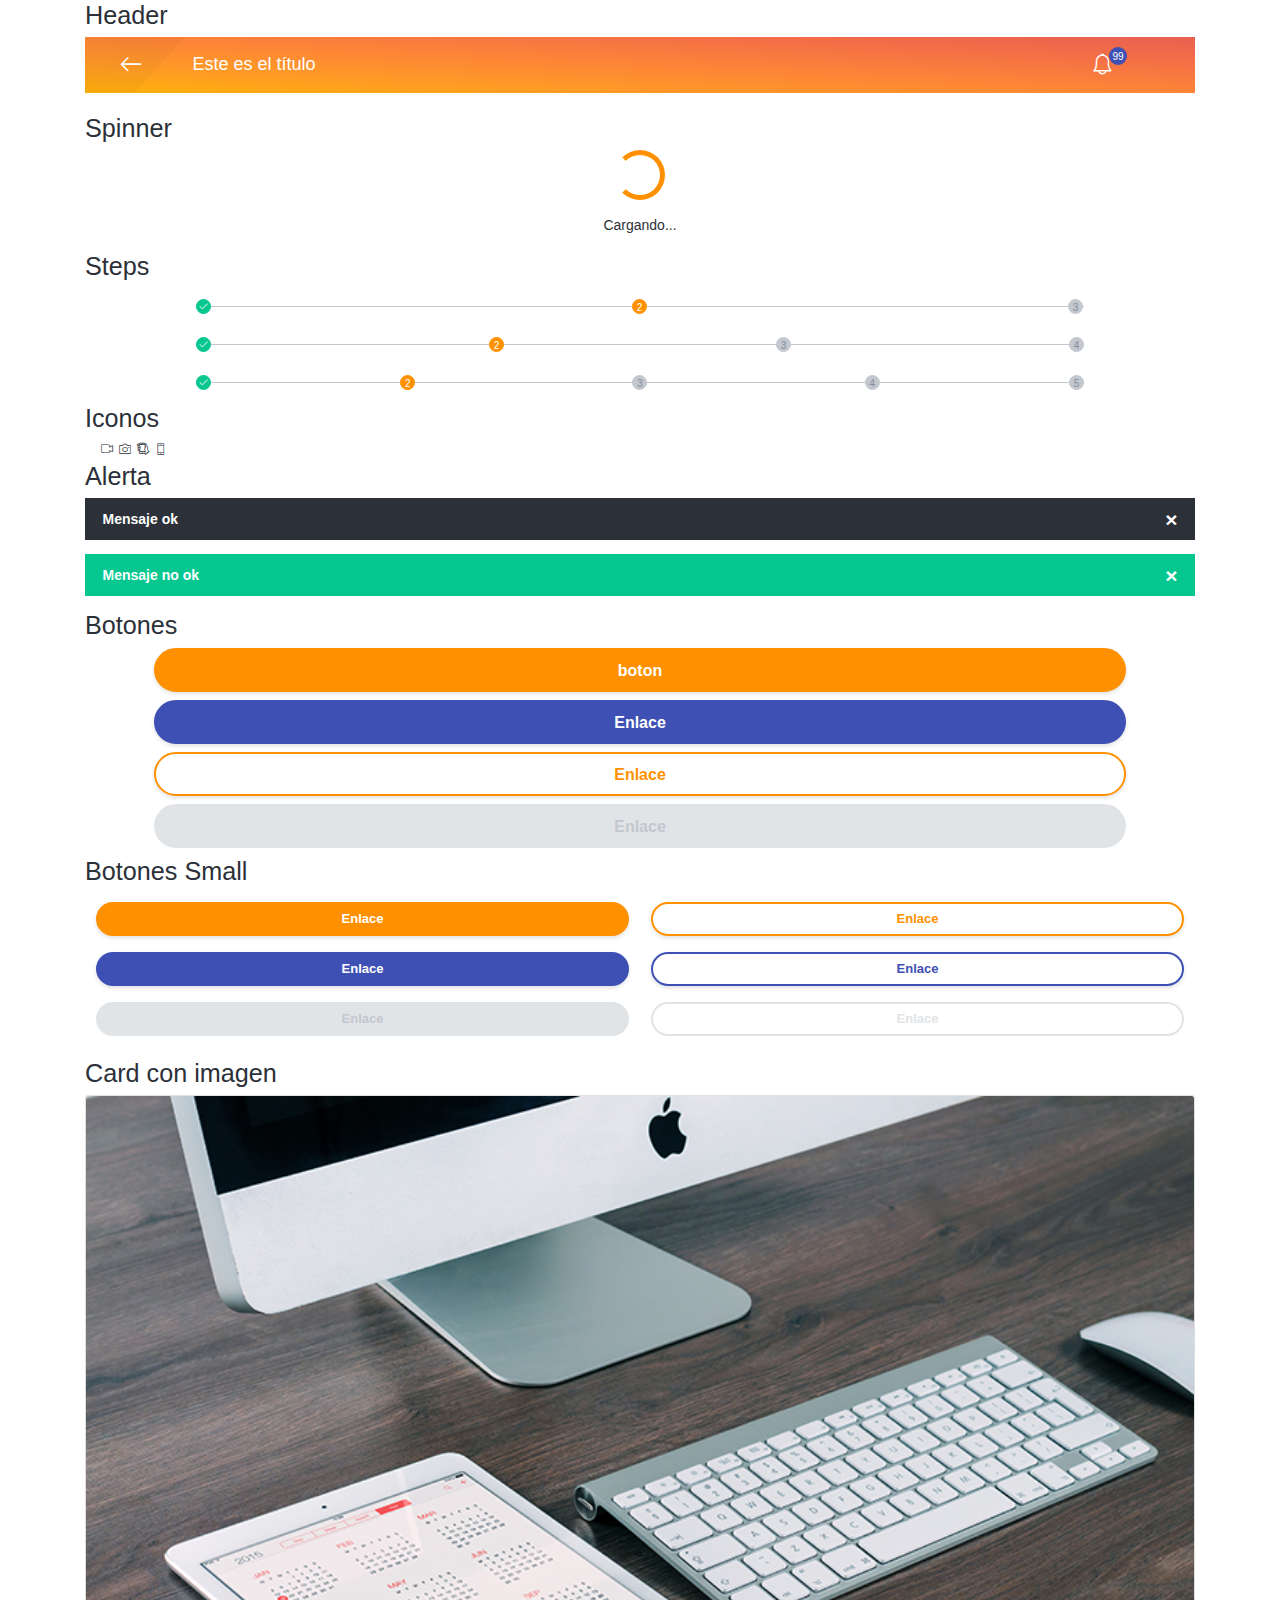
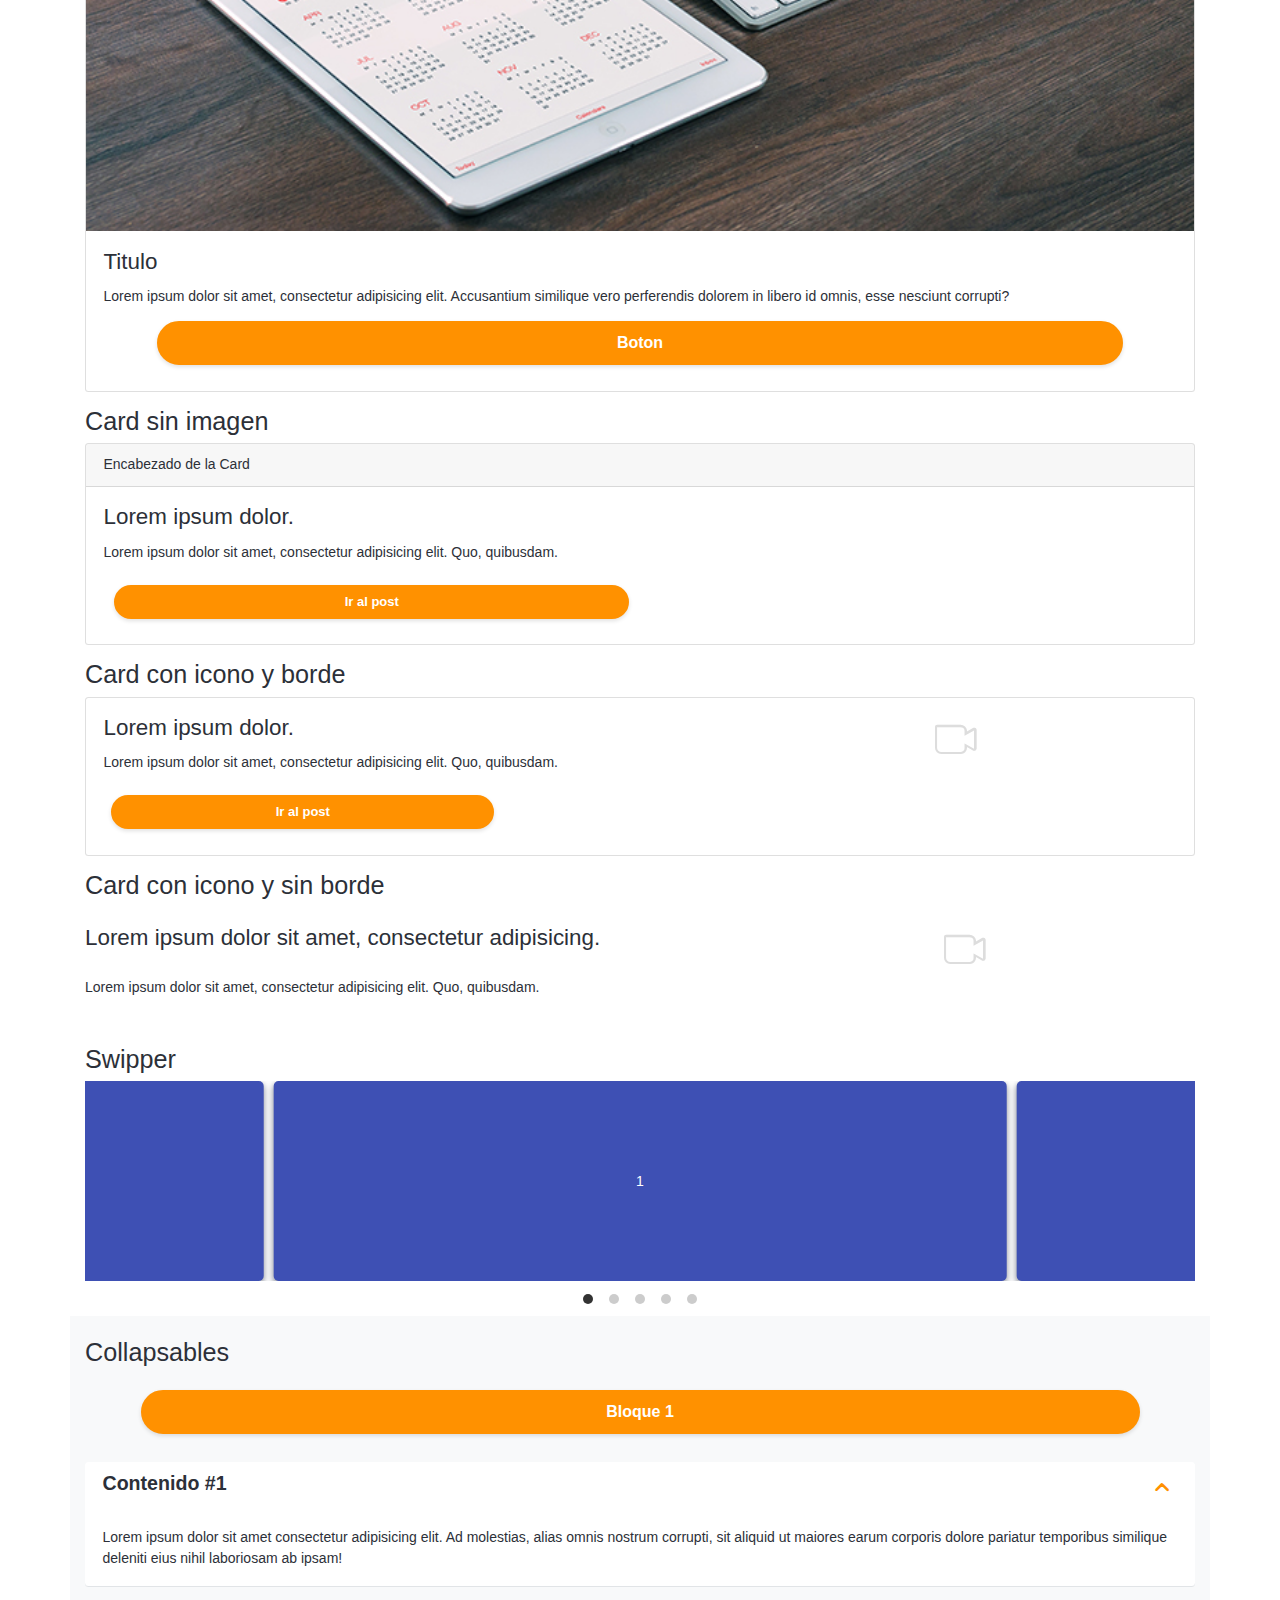
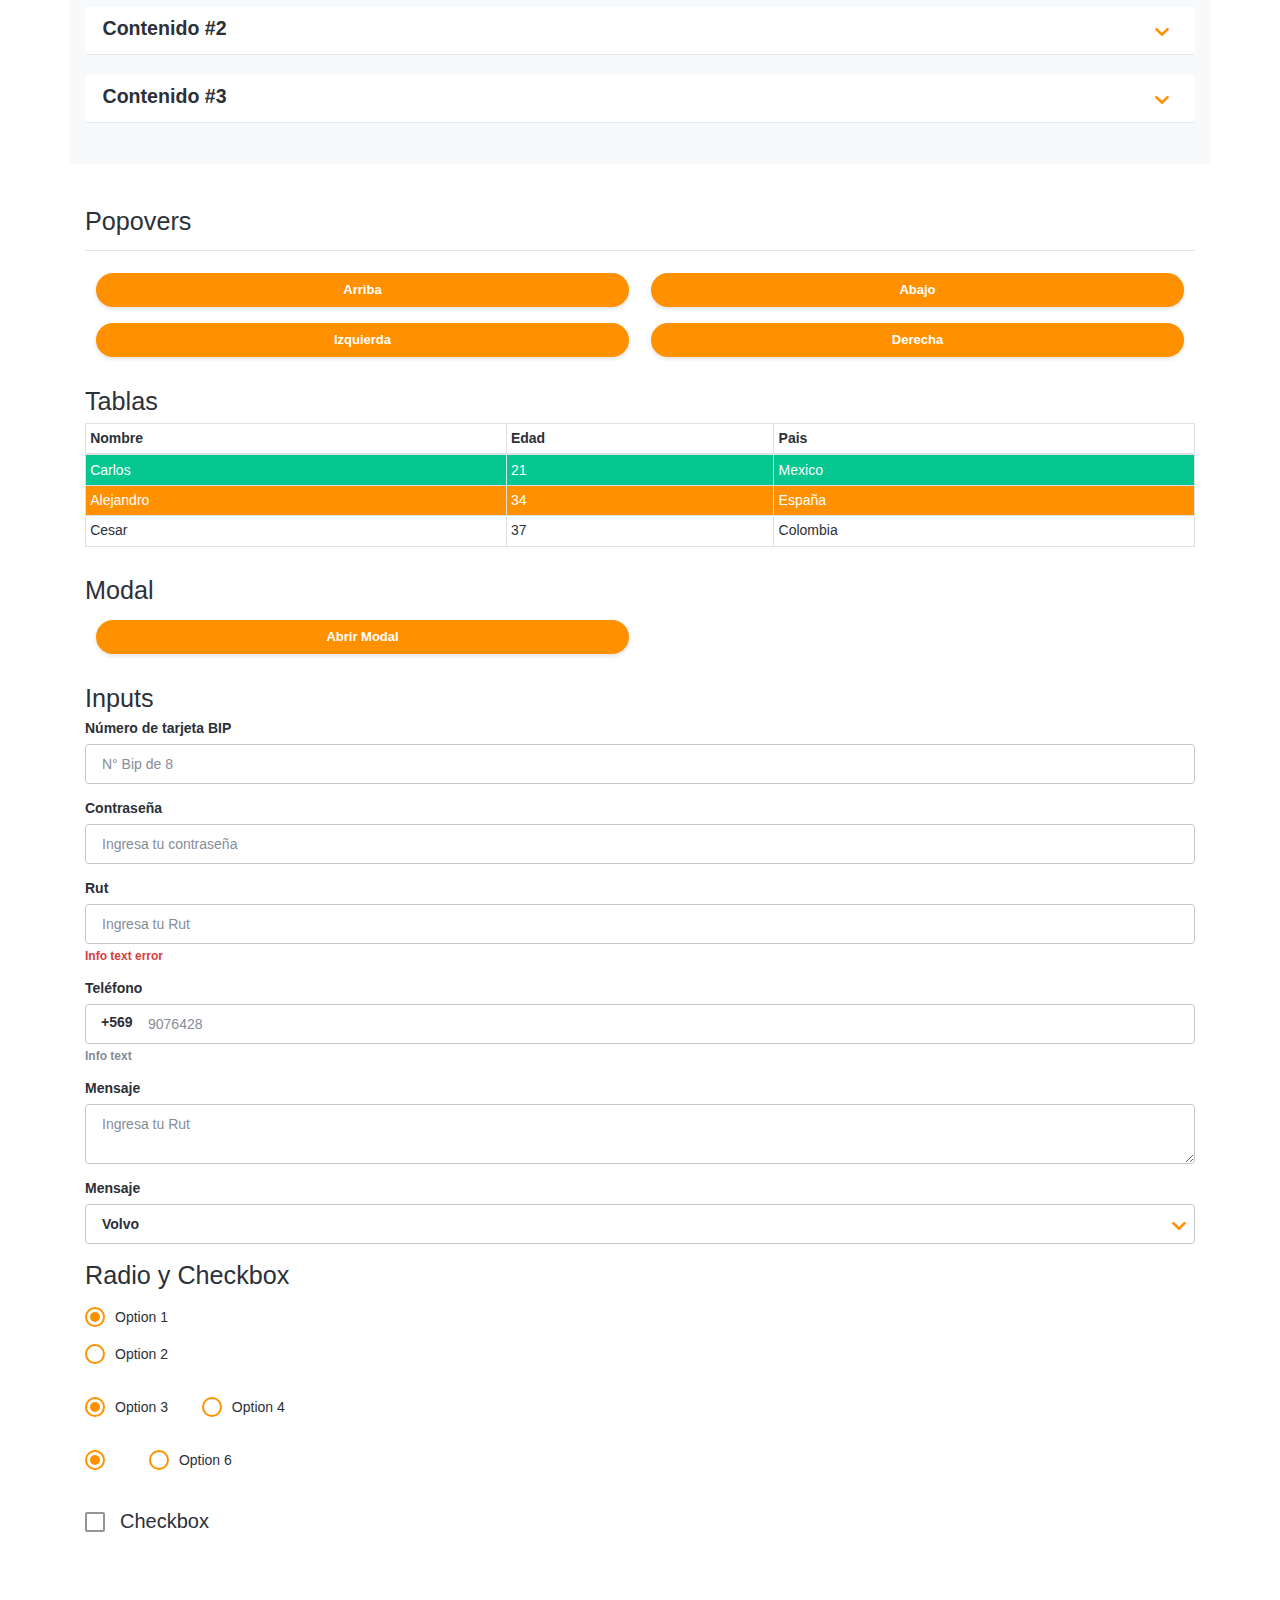
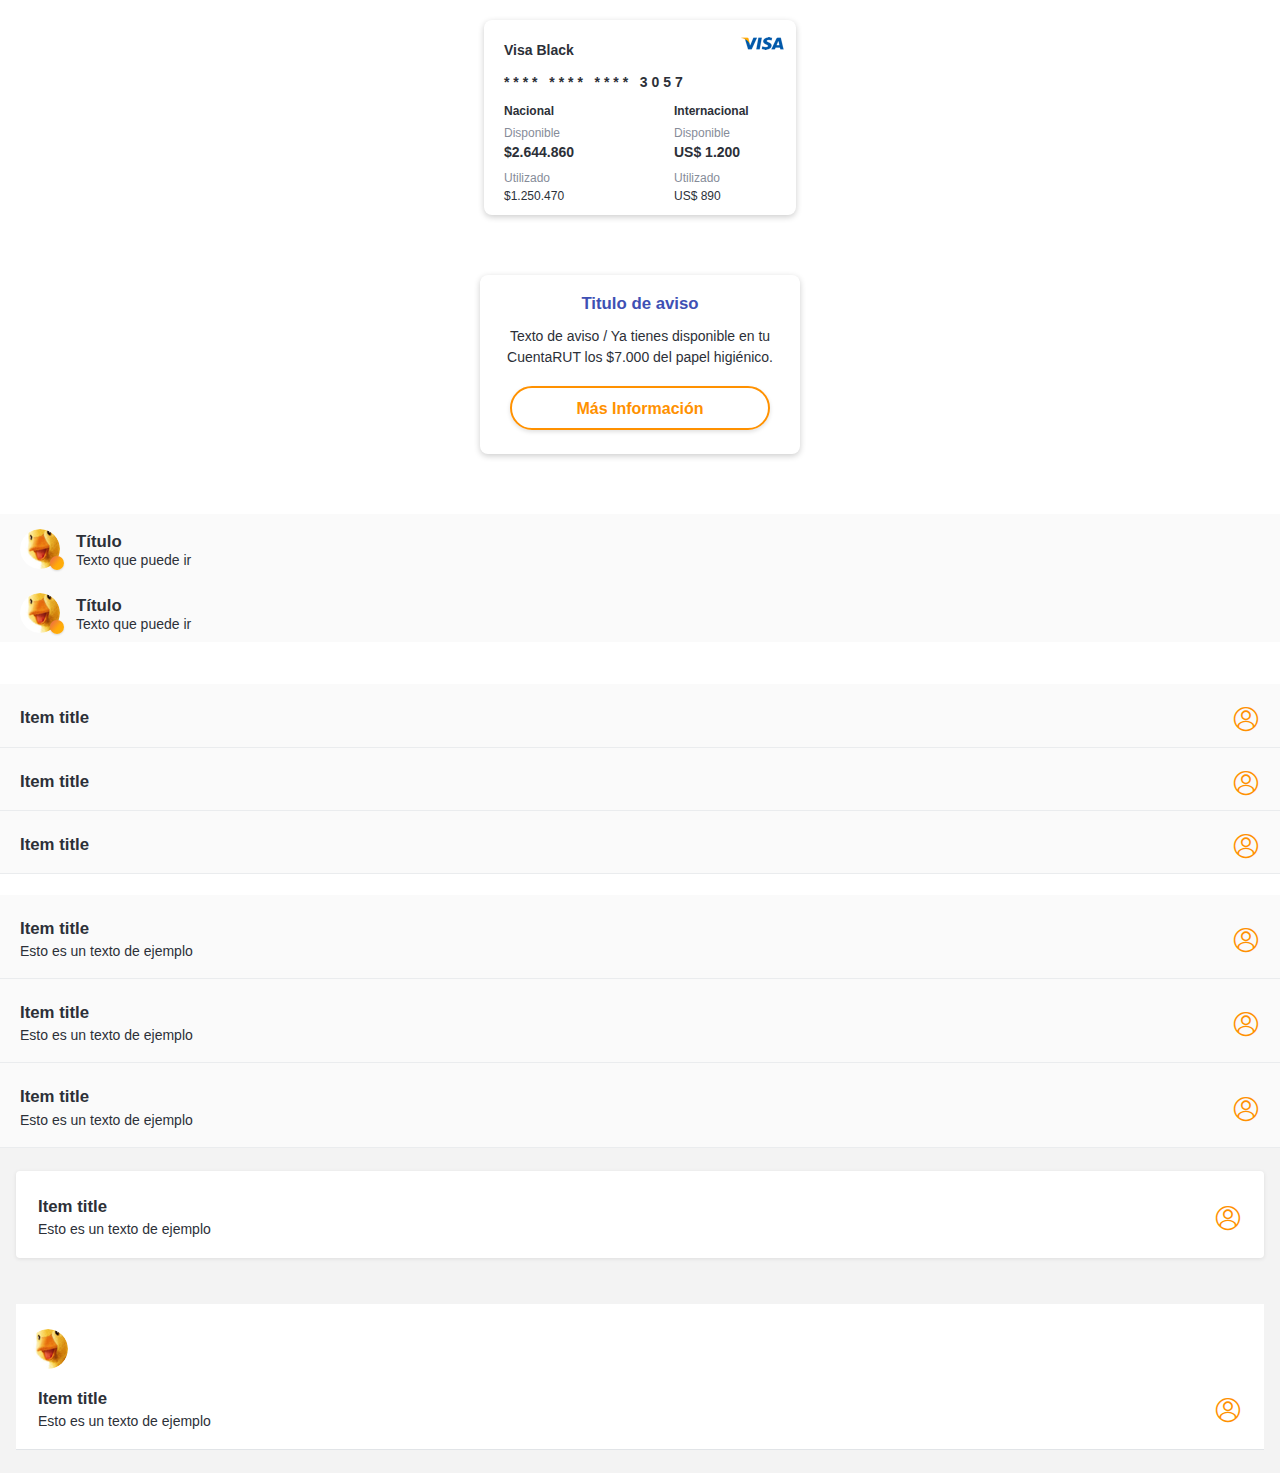
==== commit 1ef1b2ec: "ultimos cambios" ====
--- a/index.html
+++ b/index.html
@@ -595,35 +595,77 @@
 		<!-- Fin Card solo -->
 
 
-		<div class="container bg-light">
-			<div class="item-bech__back">
-				<span class="item-bech__avatar">
-					<img src="http://i.pravatar.cc/40" class="img-fluid" alt="">
-				</span>
-				<span class="item-bech__bubble"></span>
-				<span class="item-bech__title">Título</span>
-				<span class="item-bech__text">Texto que puede ir</span>
-			</div>
-			<div class="item-bech__back">
-				<span class="item-bech__avatar">
-					<img src="http://i.pravatar.cc/40" class="img-fluid" alt="">
-				</span>
-				<span class="item-bech__bubble"></span>
-				<span class="item-bech__title">Título</span>
-				<span class="item-bech__text">Texto que puede ir</span>
-			</div>
+		<div class="item-bech__back">
+			<span class="item-bech__avatar">
+				<img src="http://i.pravatar.cc/40" class="img-fluid" alt="">
+			</span>
+			<span class="item-bech__bubble"></span>
+			<span class="item-bech__title">Título</span>
+			<span class="item-bech__text">Texto que puede ir</span>
+		</div>
+		<div class="item-bech__back">
+			<span class="item-bech__avatar">
+				<img src="http://i.pravatar.cc/40" class="img-fluid" alt="">
+			</span>
+			<span class="item-bech__bubble"></span>
+			<span class="item-bech__title">Título</span>
+			<span class="item-bech__text">Texto que puede ir</span>
 		</div>
 		<br>
 		<br>
-		<div class="item-bech-alone__back">
-			<span class="item-bech-alone__title">Título</span>
-			<span class="item-bech-alone"></span>
-		</div>
-		<div class="item-bech-alone__back">
-			<span class="item-bech-alone__title">Título</span>
-			<span class="item-bech-alone"></span>
-		</div>
-
+
+		<div class="item-bech__content-linea">
+			<div class="item-bech-alone__back">
+				<span class="item-bech-alone__title">Item title</span>
+			</div>
+		</div>
+		<div class="item-bech__content-linea">
+			<div class="item-bech-alone__back">
+				<span class="item-bech-alone__title">Item title</span>
+			</div>
+		</div>
+		<div class="item-bech__content-linea">
+			<div class="item-bech-alone__back">
+				<span class="item-bech-alone__title">Item title</span>
+			</div>
+		</div>
+
+		<br>
+
+		<div class="item-bech__content-linea">
+			<div class="item-bech-alone__back">
+				<span class="item-bech-alone__title--two-line">Item title</span>
+				<span class="item-bech-alone__text">Esto es un texto de ejemplo</span>
+			</div>
+		</div>
+		<div class="item-bech__content-linea">
+			<div class="item-bech-alone__back">
+				<span class="item-bech-alone__title--two-line">Item title</span>
+				<span class="item-bech-alone__text">Esto es un texto de ejemplo</span>
+			</div>
+		</div>
+		<div class="item-bech__content-linea">
+			<div class="item-bech-alone__back">
+				<span class="item-bech-alone__title--two-line">Item title</span>
+				<span class="item-bech-alone__text">Esto es un texto de ejemplo</span>
+			</div>
+		</div>
+
+		<div class="back-for-test">
+			<div class="item-bech__capsule">
+				<span class="item-bech-alone__title--two-line">Item title</span>
+				<span class="item-bech-alone__text">Esto es un texto de ejemplo</span>
+			</div>
+		</div>
+
+		<div class="back-for-test">
+			<div class="item-bech__capsule--no-border-radius">
+				<span class="item-bech__avatar"></span>
+				<span class="item-bech__icon-capsule"></span>
+				<span class="item-bech-alone__title--two-line">Item title</span>
+				<span class="item-bech-alone__text">Esto es un texto de ejemplo</span>
+			</div>
+		</div>
 
 
 
--- a/scss/main.css
+++ b/scss/main.css
@@ -1213,32 +1213,79 @@
 .item-bech-alone__back {
   background-color: #FAFAFA;
   padding-left: 20px;
-  padding-right: 40px;
-  padding-top: 16px;
-  padding-bottom: 16px; }
-  .item-bech-alone__back:after {
-    content: "";
-    bottom: 0;
-    left: 0;
-    right: 0;
-    height: 0.5em;
-    border-top: 1px solid black;
-    display: block; }
+  padding-right: 20px;
+  padding: 10px; }
 .item-bech-alone__title {
   font-size: 1.2rem;
   color: #2C3038;
   letter-spacing: 0;
   font-weight: 800;
-  margin-top: 13px; }
+  margin-top: 11px;
+  margin-left: 10px;
+  display: block;
+  padding-bottom: 6px; }
   .item-bech-alone__title:after {
     font-family: 'BECH';
-    content: "\e953";
+    content: "\e93f";
     float: right;
     font-size: 32px;
-    font-weight: 800;
+    font-weight: 100;
     color: #FF9100;
     height: 20px;
     width: 20px;
-    margin-top: -10px; }
+    margin-top: -10px;
+    margin-right: 20px; }
+.item-bech-alone__title--two-line {
+  font-size: 1.2rem;
+  color: #2C3038;
+  letter-spacing: 0;
+  font-weight: 800;
+  margin-top: 11px;
+  margin-left: 10px;
+  display: block;
+  padding-bottom: 6px; }
+.item-bech-alone__text {
+  display: block;
+  font-weight: 400;
+  margin-left: 10px;
+  margin-top: -6px;
+  padding-bottom: 6px; }
+  .item-bech-alone__text:after {
+    font-family: 'BECH';
+    content: "\e93f";
+    float: right;
+    font-size: 32px;
+    font-weight: 100;
+    color: #FF9100;
+    height: 20px;
+    width: 20px;
+    margin-top: -25px;
+    margin-right: 20px; }
+
+.item-bech__content-linea:after {
+  content: "";
+  bottom: 0;
+  left: 0;
+  right: 0;
+  border-top: 1px solid #EAECEE;
+  display: block; }
+
+.item-bech__capsule {
+  background: #FFFFFF;
+  box-shadow: 0 1px 4px 0 rgba(0, 0, 0, 0.09);
+  border-radius: 4px;
+  margin: 16px;
+  padding: 12px; }
+
+.item-bech__capsule--no-border-radius {
+  background: #FFFFFF;
+  box-shadow: inset 0 -1px 0 0 #E1E4E7;
+  margin: 16px;
+  padding: 12px; }
+
+.back-for-test {
+  padding-top: 7px;
+  padding-bottom: 7px;
+  background-color: #F3F3F3; }
 
 /*# sourceMappingURL=main.css.map */
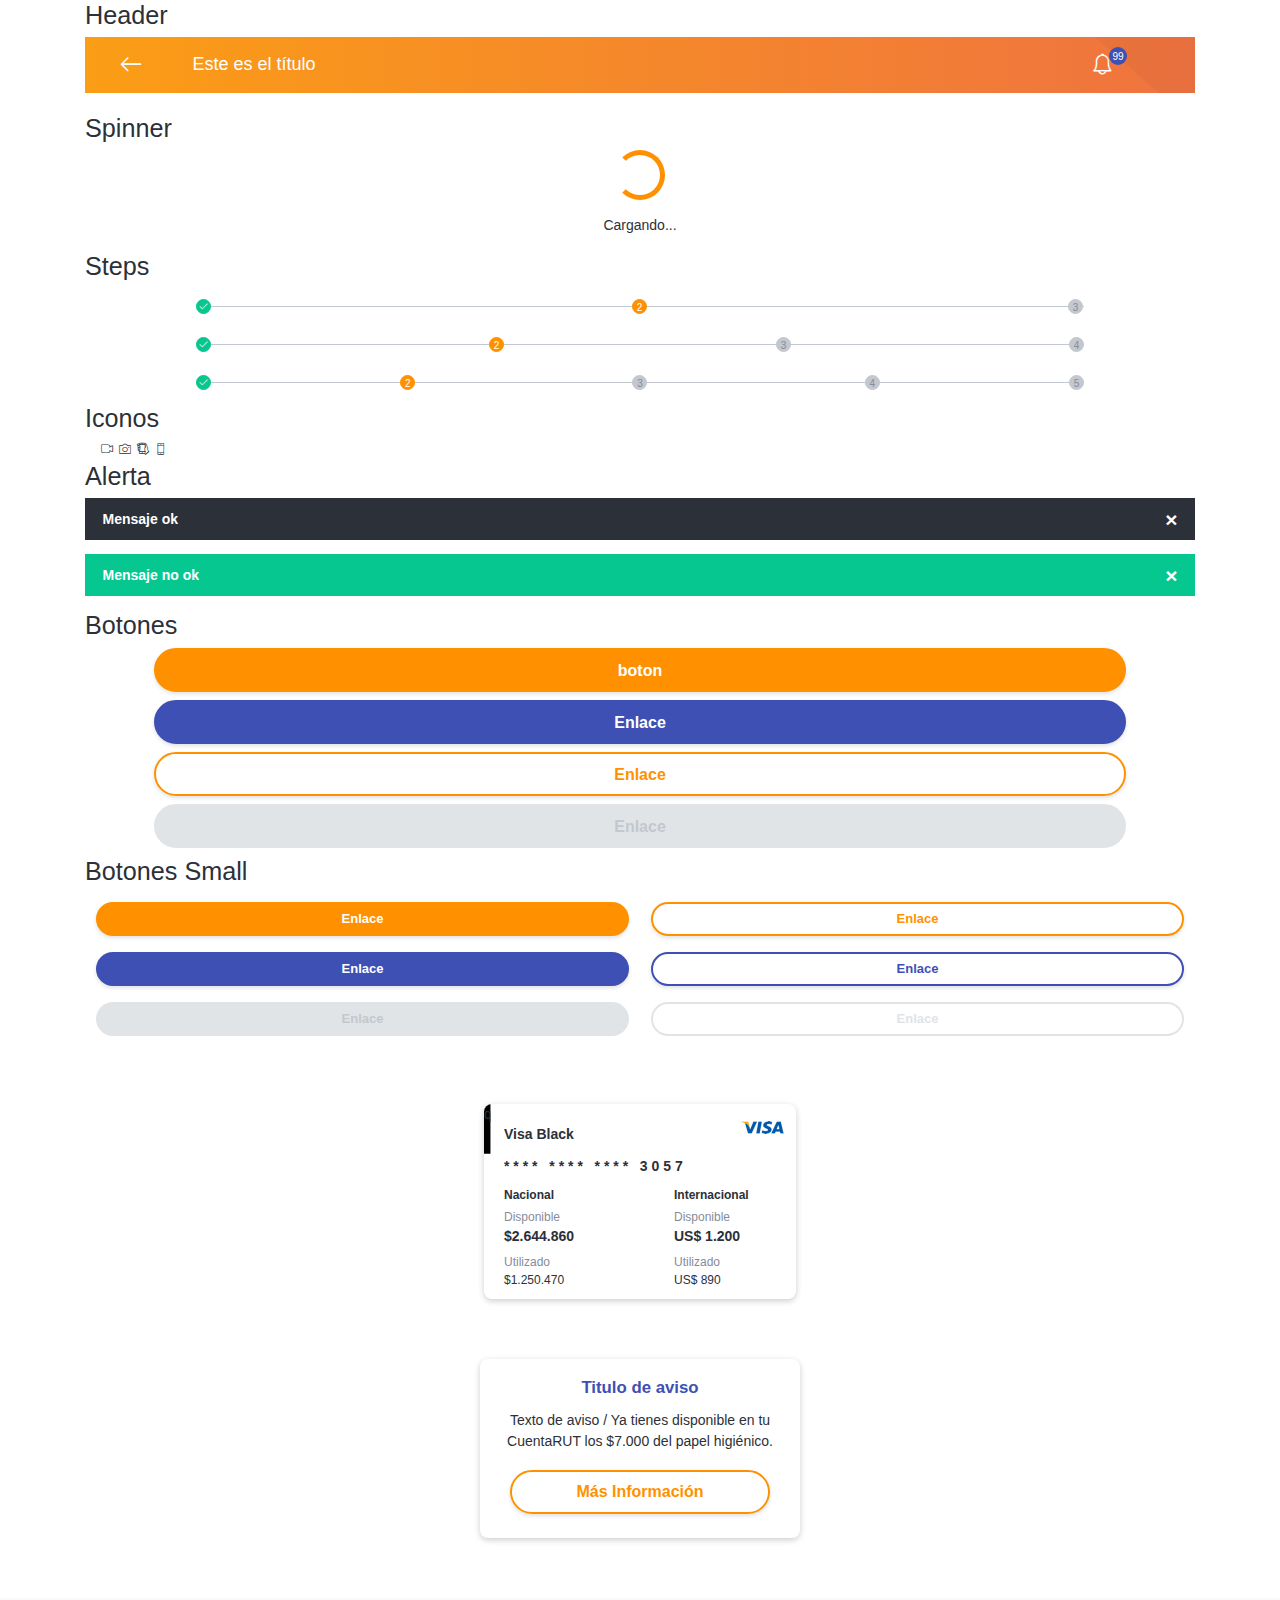
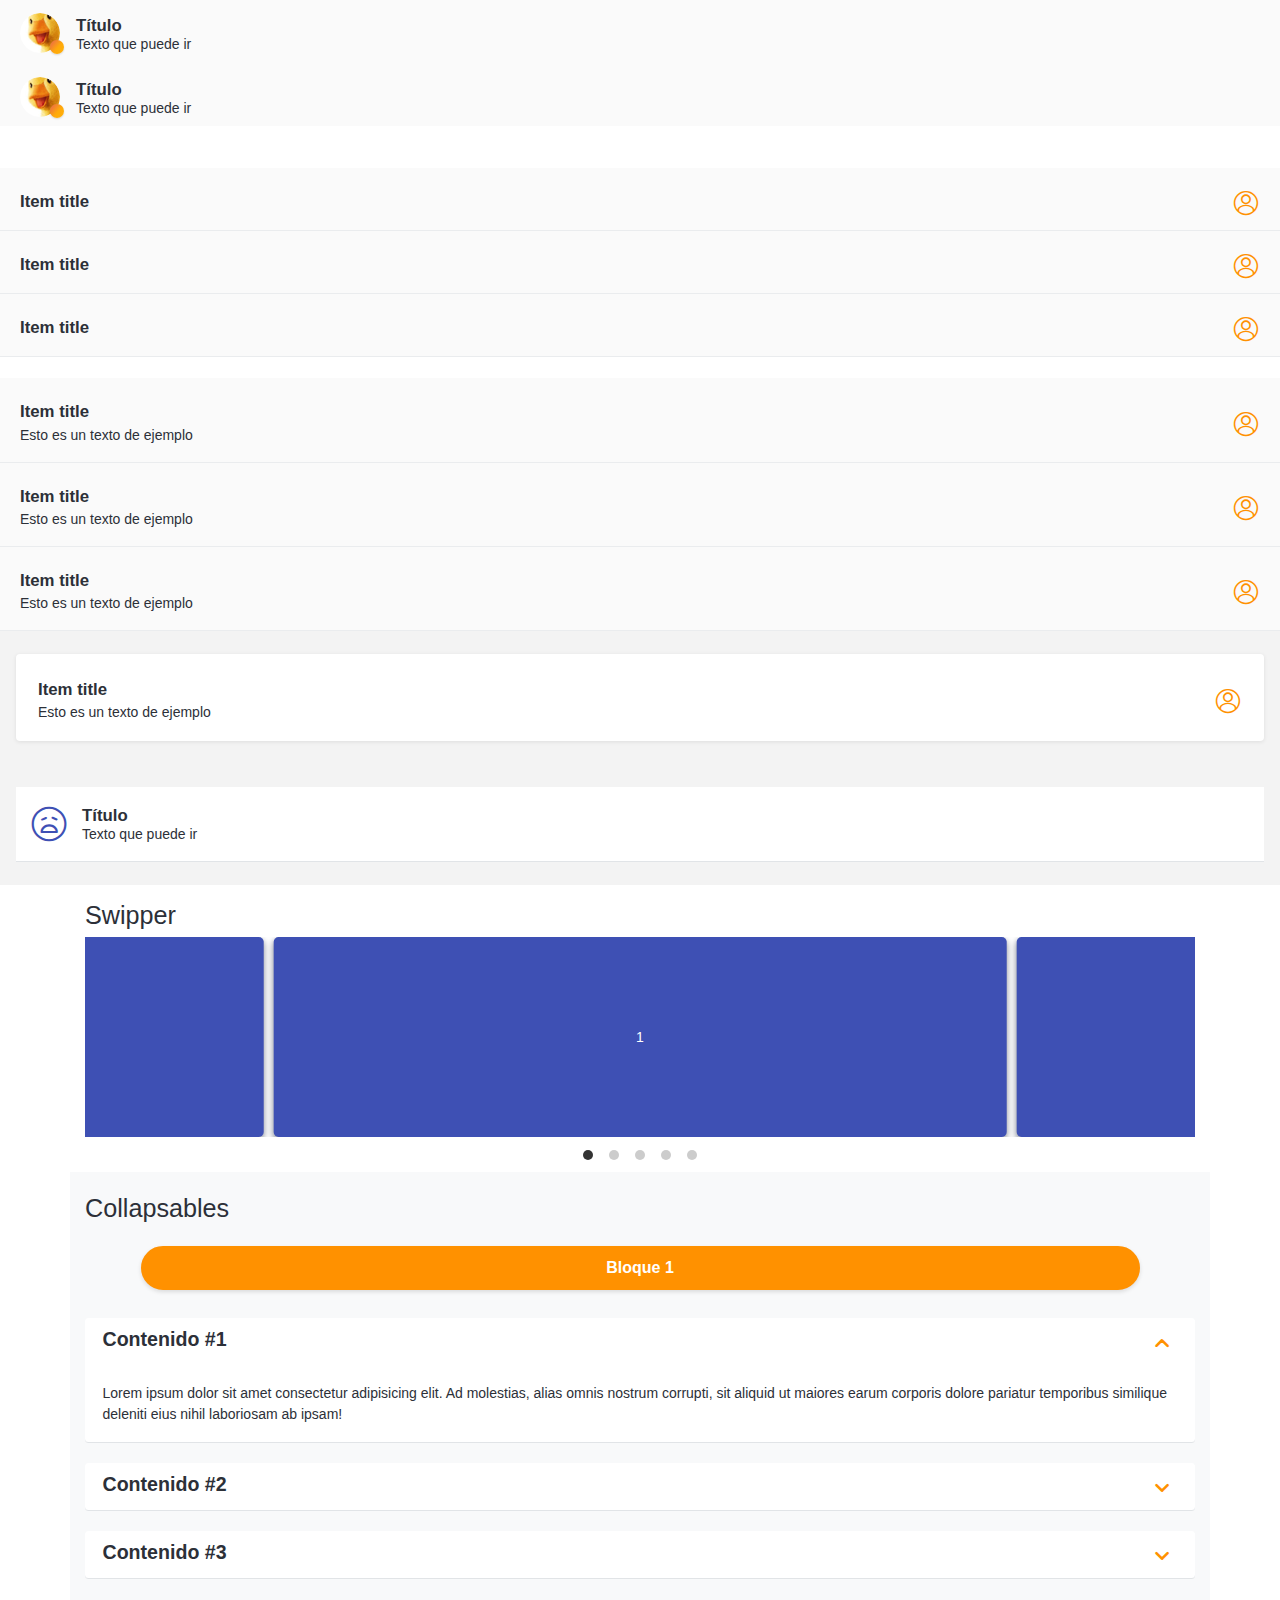
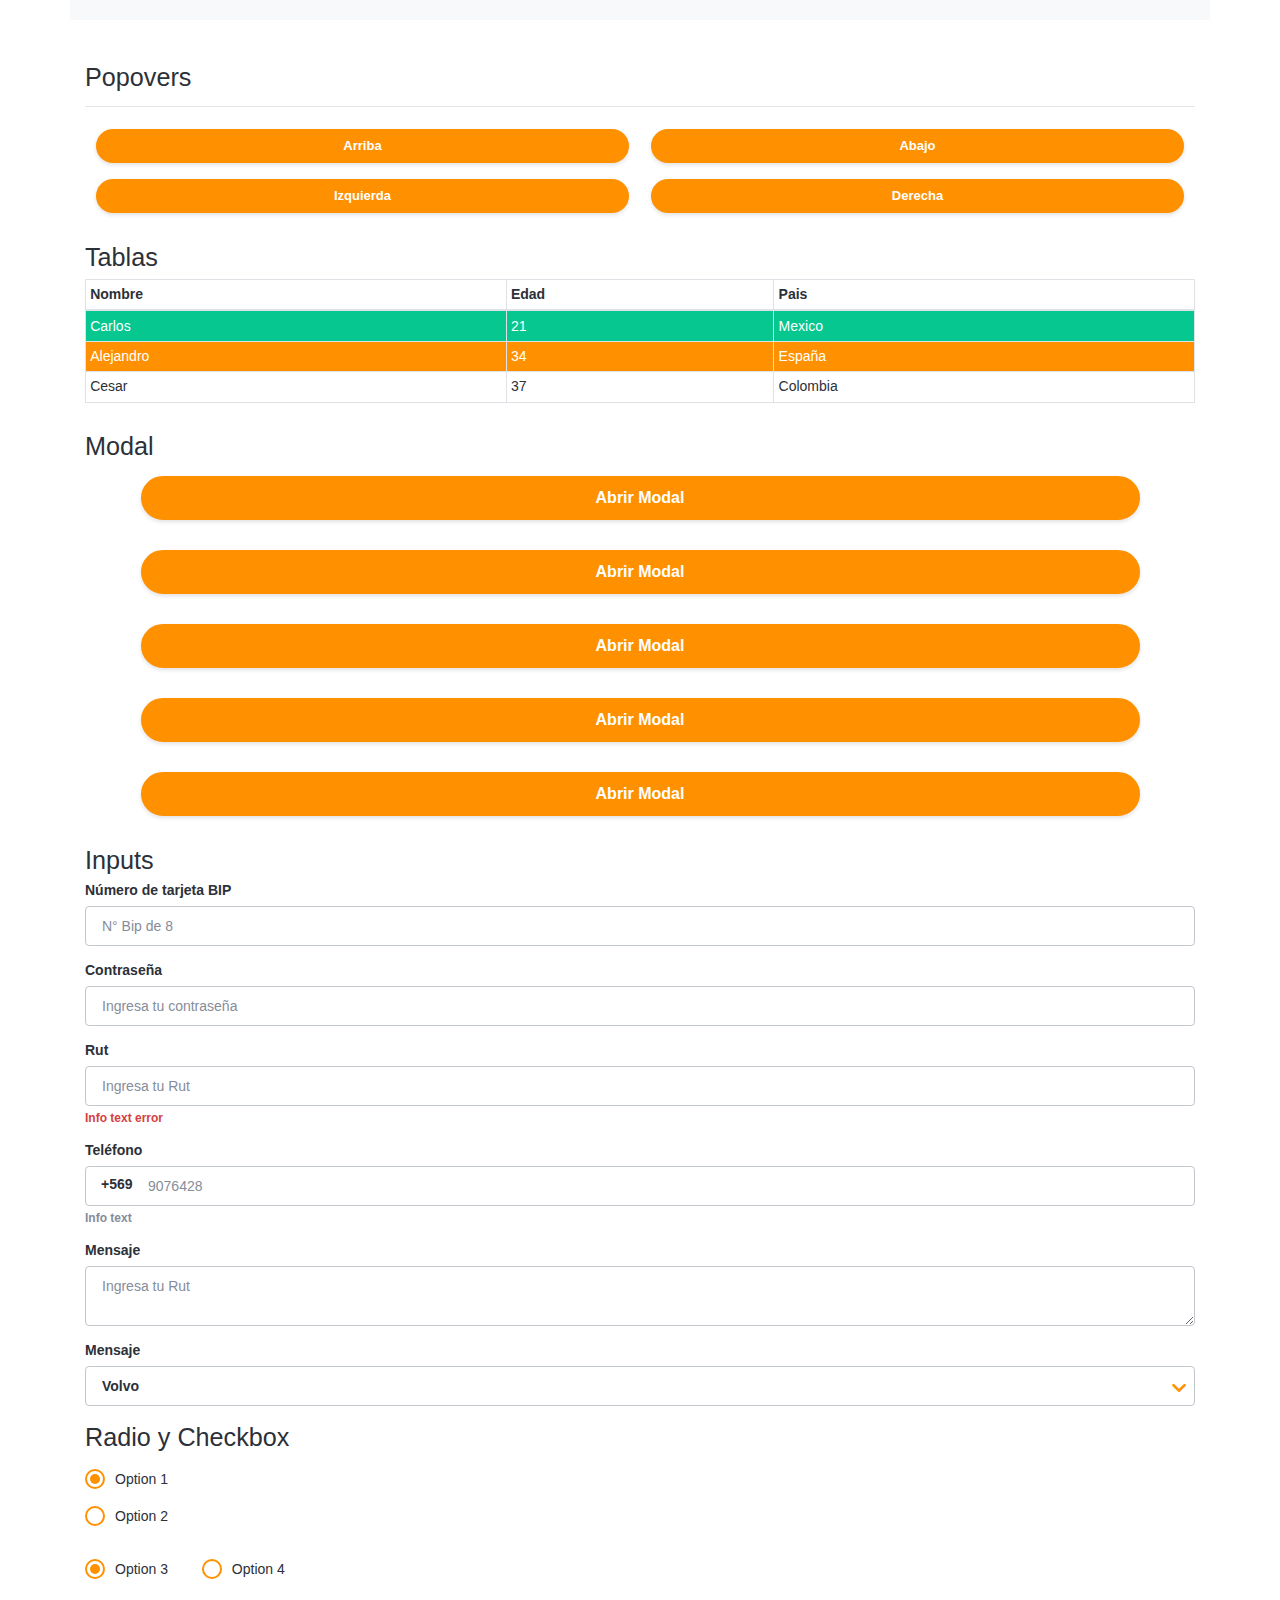
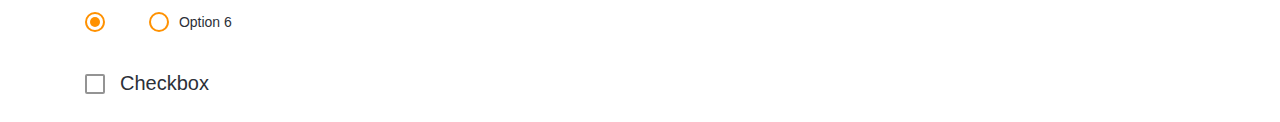
==== commit 5c8ac643: "se agregaron los casos de modales y header" ====
--- a/index.html
+++ b/index.html
@@ -212,82 +212,117 @@
 		</div>
 		<!-- fin botones -->
 
-		<!-- comienzo card -->
-		<div class="container">
-			<!--card con foto-->
-			<div class="row mt-3">
-				<div class="col-12">
-					<h2>Card con imagen</h2>
-					<div class="card">
-						<img src="assets/img/bg.jpg" class="card-img-top img-fluid" alt="">
-						<div class="card-body">
-							<h3 class="card-title">Titulo</h3>
-							<p class="card-text">Lorem ipsum dolor sit amet, consectetur adipisicing elit. Accusantium similique vero perferendis dolorem in libero
-								id omnis, esse nesciunt corrupti?</p>
-							<a href="#" class="btn-lg btn-block button-bech--primary" alt="boton primario naranjo">Boton</a>
-						</div>
-					</div>
-				</div>
-			</div>
-			<!--card sin foto-->
-			<div class="row mt-3">
-				<div class="col-12">
-					<h2>Card sin imagen</h2>
-					<div class="card">
-						<div class="card-header">
-							Encabezado de la Card
-						</div>
-						<div class="card-body">
-							<h3 class="card-title">Lorem ipsum dolor.</h3>
-							<p class="card-text">Lorem ipsum dolor sit amet, consectetur adipisicing elit. Quo, quibusdam.</p>
-							<a href="#" class="btn-lg btn-block button-bech--primary small">Ir al post</a>
-						</div>
-					</div>
-				</div>
-			</div>
-			<!--card con icono y borde-->
-			<div class="row mt-3">
-				<div class="col-12">
-					<h2>Card con icono y borde</h2>
-					<div class="card">
-						<div class="card-body">
-							<div class="row">
-								<div class="col-9">
-									<h3 class="card-title">Lorem ipsum dolor.</h3>
-									<p class="card-text">Lorem ipsum dolor sit amet, consectetur adipisicing elit. Quo, quibusdam.</p>
-									<a href="#" class="btn-lg btn-block button-bech--primary small">Ir al post</a>
-								</div>
-								<div class="col-3">
-									<i class="bech_camera_video full"></i>
-								</div>
-							</div>
-						</div>
-					</div>
-				</div>
-			</div>
-			<!--card con icono y sin borde-->
-			<div class="row mt-3">
-				<div class="col-12">
-					<h2>Card con icono y sin borde</h2>
-					<div class="card quitar-borde">
-						<div class="card-body sin-padding">
-							<div class="row">
-								<div class="col-9">
-									<h3 class="card-title">Lorem ipsum dolor sit amet, consectetur adipisicing.</h3>
-								</div>
-								<div class="col-3">
-									<i class="bech_camera_video full"></i>
-								</div>
-							</div>
-							<div class="row">
-								<p class="col-12">Lorem ipsum dolor sit amet, consectetur adipisicing elit. Quo, quibusdam.</p>
-							</div>
-						</div>
-					</div>
-				</div>
-			</div>
-		</div>
-		<!-- fin card -->
+		<!-- List -->
+		<div class="card-credit__card-back">
+			<span class="card-credit__border-card">qwe</span>
+			<span class="card-credit__visa-logo"></span>
+			<span class="card-credit__title">Visa Black</span>
+			<span class="card-credit__card-number">**** **** **** 3057</span>
+
+			<span class="card-credit__national">Nacional</span>
+			<span class="card-credit__inter front">Internacional</span>
+
+			<span class="card-credit__available">Disponible</span>
+			<span class="card-credit__available--inter front">Disponible</span>
+
+			<span class="card-credit__available--number">$2.644.860</span>
+			<span class="card-credit__available--number front">US$ 1.200</span>
+
+			<span class="card-credit__used">Utilizado</span>
+			<span class="card-credit__used front">Utilizado</span>
+
+			<span class="card-credit__used_number">$1.250.470</span>
+			<span class="card-credit__used_number front">US$ 890</span>
+		</div>
+		<!-- Fin list -->
+
+		<!-- List solo-->
+		<div class="card-only__card-back">
+			<span class="card-only__title">Titulo de aviso</span>
+			<span class="card-only__text">Texto de aviso / Ya tienes disponible en tu CuentaRUT los $7.000 del papel higiénico.</span>
+			<button href="#" class="btn-lg btn-block button-bech--secondary" alt="boton secundario blanco">Más Información</button>
+		</div>
+		<!-- Fin list solo -->
+
+		<!-- List con avatar-->
+		<div class="item-bech__back">
+			<span class="item-bech__avatar">
+				<img src="http://i.pravatar.cc/40" class="img-fluid" alt="">
+			</span>
+			<span class="item-bech__bubble"></span>
+			<span class="item-bech__title">Título</span>
+			<span class="item-bech__text">Texto que puede ir</span>
+		</div>
+		<div class="item-bech__back">
+			<span class="item-bech__avatar">
+				<img src="http://i.pravatar.cc/40" class="img-fluid" alt="">
+			</span>
+			<span class="item-bech__bubble"></span>
+			<span class="item-bech__title">Título</span>
+			<span class="item-bech__text">Texto que puede ir</span>
+		</div>
+		<!-- Fin list con avatar-->
+
+		<br>
+		<br>
+
+		<!-- List con linea abajo-->
+		<div class="item-bech__content-linea">
+			<div class="item-bech-alone__back">
+				<span class="item-bech-alone__title">Item title</span>
+			</div>
+		</div>
+		<div class="item-bech__content-linea">
+			<div class="item-bech-alone__back">
+				<span class="item-bech-alone__title">Item title</span>
+			</div>
+		</div>
+		<div class="item-bech__content-linea">
+			<div class="item-bech-alone__back">
+				<span class="item-bech-alone__title">Item title</span>
+			</div>
+		</div>
+		<!-- Fin list con linea abajo-->
+
+		<br>
+
+		<!-- List con 2 lineas de texto-->
+		<div class="item-bech__content-linea">
+			<div class="item-bech-alone__back">
+				<span class="item-bech-alone__title--two-line">Item title</span>
+				<span class="item-bech-alone__text">Esto es un texto de ejemplo</span>
+			</div>
+		</div>
+		<div class="item-bech__content-linea">
+			<div class="item-bech-alone__back">
+				<span class="item-bech-alone__title--two-line">Item title</span>
+				<span class="item-bech-alone__text">Esto es un texto de ejemplo</span>
+			</div>
+		</div>
+		<div class="item-bech__content-linea">
+			<div class="item-bech-alone__back">
+				<span class="item-bech-alone__title--two-line">Item title</span>
+				<span class="item-bech-alone__text">Esto es un texto de ejemplo</span>
+			</div>
+		</div>
+
+		<div class="back-for-test">
+			<div class="item-bech__capsule">
+				<span class="item-bech-alone__title--two-line">Item title</span>
+				<span class="item-bech-alone__text">Esto es un texto de ejemplo</span>
+			</div>
+		</div>
+		<!-- Fin card con 2 lineas de texto-->
+
+		<!-- List con icono-->
+		<div class="back-for-test">
+			<div class="item-bech__capsule--no-border-radius">
+				<span class="item-bech__icon"></span>
+				<span class="item-bech__title">Título</span>
+				<span class="item-bech__text">Texto que puede ir</span>
+			</div>
+		</div>
+		<!-- Fin list con icono-->
 
 		<!-- slide 2-->
 		<div class="container swipper-bech">
@@ -452,7 +487,7 @@
 			<div class="row mt-3">
 				<div class="col">
 					<h2>Modal</h2>
-					<button class="button-bech--primary small" data-toggle="modal" data-target="#fm-modal">Abrir Modal</button>
+					<button class="button-bech--primary" data-toggle="modal" data-target="#fm-modal">Abrir Modal</button>
 					<div class="modal fade" id="fm-modal" tabindex="-1" role="dialog" aria-labelledby="fm-modal" aria-hidden="true">
 						<div class="modal-dialog modal-bech__dialog">
 							<div class="modal-content modal-bech__content">
@@ -460,16 +495,14 @@
 									<div class="container-fluid">
 										<div class="row">
 											<div class="col-12">
-												<div class="modal-bech__icon">
-													<img src="assets/img/check-outline.svg" alt="imagen">
-												</div>
+												<span class="modal-bech__icon"></span>
 												<h5 class="modal-bech__title">Titulo Modal</h5>
 												<p class="modal-bech__text">Este texto describe la instancia del modal, Este texto describe la instancia del modal</p>
 											</div>
 										</div>
 									</div>
-									<button class="btn-lg btn-block button-bech--secondary small">Aceptar</button>
-									<button class="bbtn-lg btn-block button-bech--primary small" data-dismiss="modal">Cerrar</button>
+									<button class="btn-block button-bech--secondary small">Aceptar</button>
+									<button class="btn-block button-bech--primary small" data-dismiss="modal">Cerrar</button>
 								</div>
 							</div>
 						</div>
@@ -478,6 +511,119 @@
 			</div>
 		</div>
 		<!-- fin modal -->
+
+		<!-- comienzo modal -->
+		<div class="container">
+			<div class="row mt-3">
+				<div class="col">
+					<button class="button-bech--primary" data-toggle="modal" data-target="#fm-modal2">Abrir Modal</button>
+					<div class="modal fade" id="fm-modal2" tabindex="-1" role="dialog" aria-labelledby="fm-modal2" aria-hidden="true">
+						<div class="modal-dialog modal-bech__dialog">
+							<div class="modal-content modal-bech__content">
+								<div class="modal-body">
+									<div class="container-fluid">
+										<div class="row">
+											<div class="col-12">
+												<span class="modal-bech__icon"></span>
+												<h5 class="modal-bech__title">Titulo Modal</h5>
+												<p class="modal-bech__text">Este texto describe la instancia del modal, Este texto describe la instancia del modal</p>
+											</div>
+										</div>
+									</div>
+									<button class="btn-block button-bech--primary">Aceptar</button>
+									<button class="button-bech-text--modal" data-dismiss="modal">Button text</button>
+								</div>
+							</div>
+						</div>
+					</div>
+				</div>
+			</div>
+		</div>
+		<!-- fin modal -->
+
+		<!-- comienzo modal -->
+		<div class="container">
+			<div class="row mt-3">
+				<div class="col">
+					<button class="button-bech--primary" data-toggle="modal" data-target="#fm-modal3">Abrir Modal</button>
+					<div class="modal fade" id="fm-modal3" tabindex="-1" role="dialog" aria-labelledby="fm-modal3" aria-hidden="true">
+						<div class="modal-dialog modal-bech__dialog">
+							<div class="modal-content modal-bech__content">
+								<div class="modal-body--bech">
+									<div class="container-fluid">
+										<div class="row">
+											<div class="col-12">
+												<h5 class="modal-bech__title">Titulo Modal</h5>
+												<p class="modal-bech__text">Este texto describe la instancia del modal, Este texto describe la instancia del modal</p>
+											</div>
+										</div>
+									</div>
+									<button class="btn-block button-bech--secondary small">Aceptar</button>
+									<button class="btn-block button-bech--primary small" data-dismiss="modal">Cerrar</button>
+								</div>
+							</div>
+						</div>
+					</div>
+				</div>
+			</div>
+		</div>
+		<!-- fin modal -->
+
+		<!-- comienzo modal -->
+		<div class="container">
+			<div class="row mt-3">
+				<div class="col">
+					<button class="button-bech--primary" data-toggle="modal" data-target="#fm-modal4">Abrir Modal</button>
+					<div class="modal fade" id="fm-modal4" tabindex="-1" role="dialog" aria-labelledby="fm-modal4" aria-hidden="true">
+						<div class="modal-dialog modal-bech__dialog">
+							<div class="modal-content modal-bech__content">
+								<div class="modal-body--bech">
+									<div class="container-fluid">
+										<div class="row">
+											<div class="col-12">
+												<h5 class="modal-bech__title">Titulo Modal</h5>
+												<p class="modal-bech__text">Este texto describe la instancia del modal, Este texto describe la instancia del modal</p>
+											</div>
+										</div>
+									</div>
+									<button class="btn-block button-bech--primary mb-3">Aceptar</button>
+									<button class="btn-block button-bech--secondary" data-dismiss="modal">Cerrar</button>
+								</div>
+							</div>
+						</div>
+					</div>
+				</div>
+			</div>
+		</div>
+		<!-- fin modal -->
+
+		<!-- comienzo modal -->
+		<div class="container">
+				<div class="row mt-3">
+					<div class="col">
+						<button class="button-bech--primary" data-toggle="modal" data-target="#fm-modal5">Abrir Modal</button>
+						<div class="modal fade" id="fm-modal5" tabindex="-1" role="dialog" aria-labelledby="fm-modal4" aria-hidden="true">
+							<div class="modal-dialog modal-bech__dialog">
+								<div class="modal-content modal-bech__content">
+									<div class="modal-body--bech">
+										<div class="container-fluid">
+											<div class="row">
+												<div class="col-12">
+													<h5 class="modal-bech__title">Titulo Modal</h5>
+													<p class="modal-bech__text">Este texto describe la instancia del modal, Este texto describe la instancia del modal</p>
+												</div>
+											</div>
+										</div>
+										<button class="btn-block button-bech--primary mb-3">Aceptar</button>
+										<button class="button-bech-text--modal" data-dismiss="modal">Button text</button>
+									</div>
+								</div>
+							</div>
+						</div>
+					</div>
+				</div>
+			</div>
+			<!-- fin modal -->
 
 		<!-- comienzo input -->
 		<br>
@@ -562,111 +708,6 @@
 		<br>
 		<!-- fin checkbox y radio -->
 
-		<!-- Card -->
-		<div class="card-credit__card-back">
-			<span class="card-credit__border-card"></span>
-			<span class="card-credit__visa-logo"></span>
-			<span class="card-credit__title">Visa Black</span>
-			<span class="card-credit__card-number">**** **** **** 3057</span>
-
-			<span class="card-credit__national">Nacional</span>
-			<span class="card-credit__inter front">Internacional</span>
-
-			<span class="card-credit__available">Disponible</span>
-			<span class="card-credit__available--inter front">Disponible</span>
-
-			<span class="card-credit__available--number">$2.644.860</span>
-			<span class="card-credit__available--number front">US$ 1.200</span>
-
-			<span class="card-credit__used">Utilizado</span>
-			<span class="card-credit__used front">Utilizado</span>
-
-			<span class="card-credit__used_number">$1.250.470</span>
-			<span class="card-credit__used_number front">US$ 890</span>
-		</div>
-		<!-- Fin Card -->
-
-		<!-- Card solo-->
-		<div class="card-only__card-back">
-			<span class="card-only__title">Titulo de aviso</span>
-			<span class="card-only__text">Texto de aviso / Ya tienes disponible en tu CuentaRUT los $7.000 del papel higiénico.</span>
-			<button href="#" class="btn-lg btn-block button-bech--secondary" alt="boton secundario blanco">Más Información</button>
-		</div>
-		<!-- Fin Card solo -->
-
-
-		<div class="item-bech__back">
-			<span class="item-bech__avatar">
-				<img src="http://i.pravatar.cc/40" class="img-fluid" alt="">
-			</span>
-			<span class="item-bech__bubble"></span>
-			<span class="item-bech__title">Título</span>
-			<span class="item-bech__text">Texto que puede ir</span>
-		</div>
-		<div class="item-bech__back">
-			<span class="item-bech__avatar">
-				<img src="http://i.pravatar.cc/40" class="img-fluid" alt="">
-			</span>
-			<span class="item-bech__bubble"></span>
-			<span class="item-bech__title">Título</span>
-			<span class="item-bech__text">Texto que puede ir</span>
-		</div>
-		<br>
-		<br>
-
-		<div class="item-bech__content-linea">
-			<div class="item-bech-alone__back">
-				<span class="item-bech-alone__title">Item title</span>
-			</div>
-		</div>
-		<div class="item-bech__content-linea">
-			<div class="item-bech-alone__back">
-				<span class="item-bech-alone__title">Item title</span>
-			</div>
-		</div>
-		<div class="item-bech__content-linea">
-			<div class="item-bech-alone__back">
-				<span class="item-bech-alone__title">Item title</span>
-			</div>
-		</div>
-
-		<br>
-
-		<div class="item-bech__content-linea">
-			<div class="item-bech-alone__back">
-				<span class="item-bech-alone__title--two-line">Item title</span>
-				<span class="item-bech-alone__text">Esto es un texto de ejemplo</span>
-			</div>
-		</div>
-		<div class="item-bech__content-linea">
-			<div class="item-bech-alone__back">
-				<span class="item-bech-alone__title--two-line">Item title</span>
-				<span class="item-bech-alone__text">Esto es un texto de ejemplo</span>
-			</div>
-		</div>
-		<div class="item-bech__content-linea">
-			<div class="item-bech-alone__back">
-				<span class="item-bech-alone__title--two-line">Item title</span>
-				<span class="item-bech-alone__text">Esto es un texto de ejemplo</span>
-			</div>
-		</div>
-
-		<div class="back-for-test">
-			<div class="item-bech__capsule">
-				<span class="item-bech-alone__title--two-line">Item title</span>
-				<span class="item-bech-alone__text">Esto es un texto de ejemplo</span>
-			</div>
-		</div>
-
-		<div class="back-for-test">
-			<div class="item-bech__capsule--no-border-radius">
-				<span class="item-bech__avatar"></span>
-				<span class="item-bech__icon-capsule"></span>
-				<span class="item-bech-alone__title--two-line">Item title</span>
-				<span class="item-bech-alone__text">Esto es un texto de ejemplo</span>
-			</div>
-		</div>
-
 
 
 
--- a/scss/main.css
+++ b/scss/main.css
@@ -538,13 +538,15 @@
   box-shadow: 0 20px 30px 0 rgba(0, 0, 0, 0.18), 0 0 8px 2px rgba(0, 0, 0, 0.08); }
 .modal-bech__dialog {
   margin: 1.5rem; }
-.modal-bech__icon {
-  padding-bottom: 24px;
+.modal-bech__icon:after {
+  font-family: 'BECH';
+  content: "\e931";
+  font-size: 72px;
+  color: #06C790;
+  display: block;
   text-align: center;
-  margin: 0 auto; }
-  .modal-bech__icon img {
-    width: 64px;
-    height: 64px; }
+  margin-top: -16px;
+  margin-bottom: 5px; }
 .modal-bech__title {
   text-align: center;
   font-size: 20px;
@@ -555,11 +557,18 @@
   text-align: center;
   line-height: 20px;
   font-size: 14px;
-  color: #868C99;
-  margin-bottom: 16px; }
+  font-weight: 400;
+  color: #2C3038;
+  margin-bottom: 24px; }
 
 .modal-dialog {
   max-width: 100%; }
+
+.modal-body--bech {
+  padding-top: 30px;
+  padding-bottom: 30px;
+  padding-left: 16px;
+  padding-right: 16px; }
 
 .steps-bech .stp3 .point, .steps-bech .stp4 .point, .steps-bech .stp5 .point {
   width: 15px;
@@ -962,6 +971,18 @@
     text-decoration: none;
     color: #E1E4E7; }
 
+.button-bech-text {
+  font-weight: 700;
+  font-size: 16px;
+  color: #3E50B4; }
+  .button-bech-text--modal {
+    font-weight: 700;
+    font-size: 16px;
+    color: #3E50B4;
+    display: block;
+    margin: 0 auto;
+    padding-top: 20px; }
+
 .table-bech__activo {
   background-color: #FF9100;
   color: #ffffff; }
@@ -970,7 +991,11 @@
   color: #ffffff; }
 
 .header-bech {
-  background-image: linear-gradient(to left bottom, #e86051, #f57145, #fd8537, #ff9a26, #ffb10a);
+  background: -webkit-linear-gradient(left, #fb9d15 0%, #ef7340 100%);
+  background: -o-linear-gradient(left, #fb9d15 0%, #ef7340 100%);
+  background: -ms-linear-gradient(left, #fb9d15 0%, #ef7340 100%);
+  background: -moz-linear-gradient(left, #fb9d15 0%, #ef7340 100%);
+  background: linear-gradient(to right, #fb9d15 0%, #ef7340 100%);
   height: 56px;
   line-height: 55px;
   color: #ffffff;
@@ -978,11 +1003,12 @@
   margin-bottom: 20px; }
   .header-bech__triangle {
     background: rgba(0, 0, 0, 0.03);
-    -webkit-clip-path: polygon(0 0, 100% 0, 49% 100%, 0% 100%);
-    clip-path: polygon(0 0, 100% 0, 49% 100%, 0% 100%);
+    -webkit-clip-path: polygon(0 0, 100% 0, 100% 100%, 64% 100%);
+    clip-path: polygon(0 0, 100% 0, 100% 100%, 64% 100%);
     height: 56px;
     width: 100px;
-    margin-bottom: -56px; }
+    margin-bottom: -56px;
+    float: right; }
   .header-bech__back {
     font-size: 32px;
     line-height: 60px;
@@ -1170,7 +1196,8 @@
   width: 43px;
   height: 50px;
   background: #000000;
-  border-radius: 8px 0 0 0; }
+  border-radius: 8px 0 0 0;
+  position: absolute; }
 
 .item-bech__back {
   background-color: #FAFAFA;
@@ -1186,6 +1213,12 @@
   margin-top: 13px;
   margin-right: 16px;
   background-image: url("../assets/img/patito_40x40.png"); }
+.item-bech__icon:after {
+  font-family: 'BECH';
+  content: "\e931";
+  font-size: 46px;
+  color: #3E50B4;
+  margin-right: 10px; }
 .item-bech__title {
   font-size: 1.2rem;
   color: #2C3038;
@@ -1281,7 +1314,10 @@
   background: #FFFFFF;
   box-shadow: inset 0 -1px 0 0 #E1E4E7;
   margin: 16px;
-  padding: 12px; }
+  padding-top: 3px;
+  padding-bottom: 3px;
+  padding-left: 10px;
+  padding-right: 10px; }
 
 .back-for-test {
   padding-top: 7px;
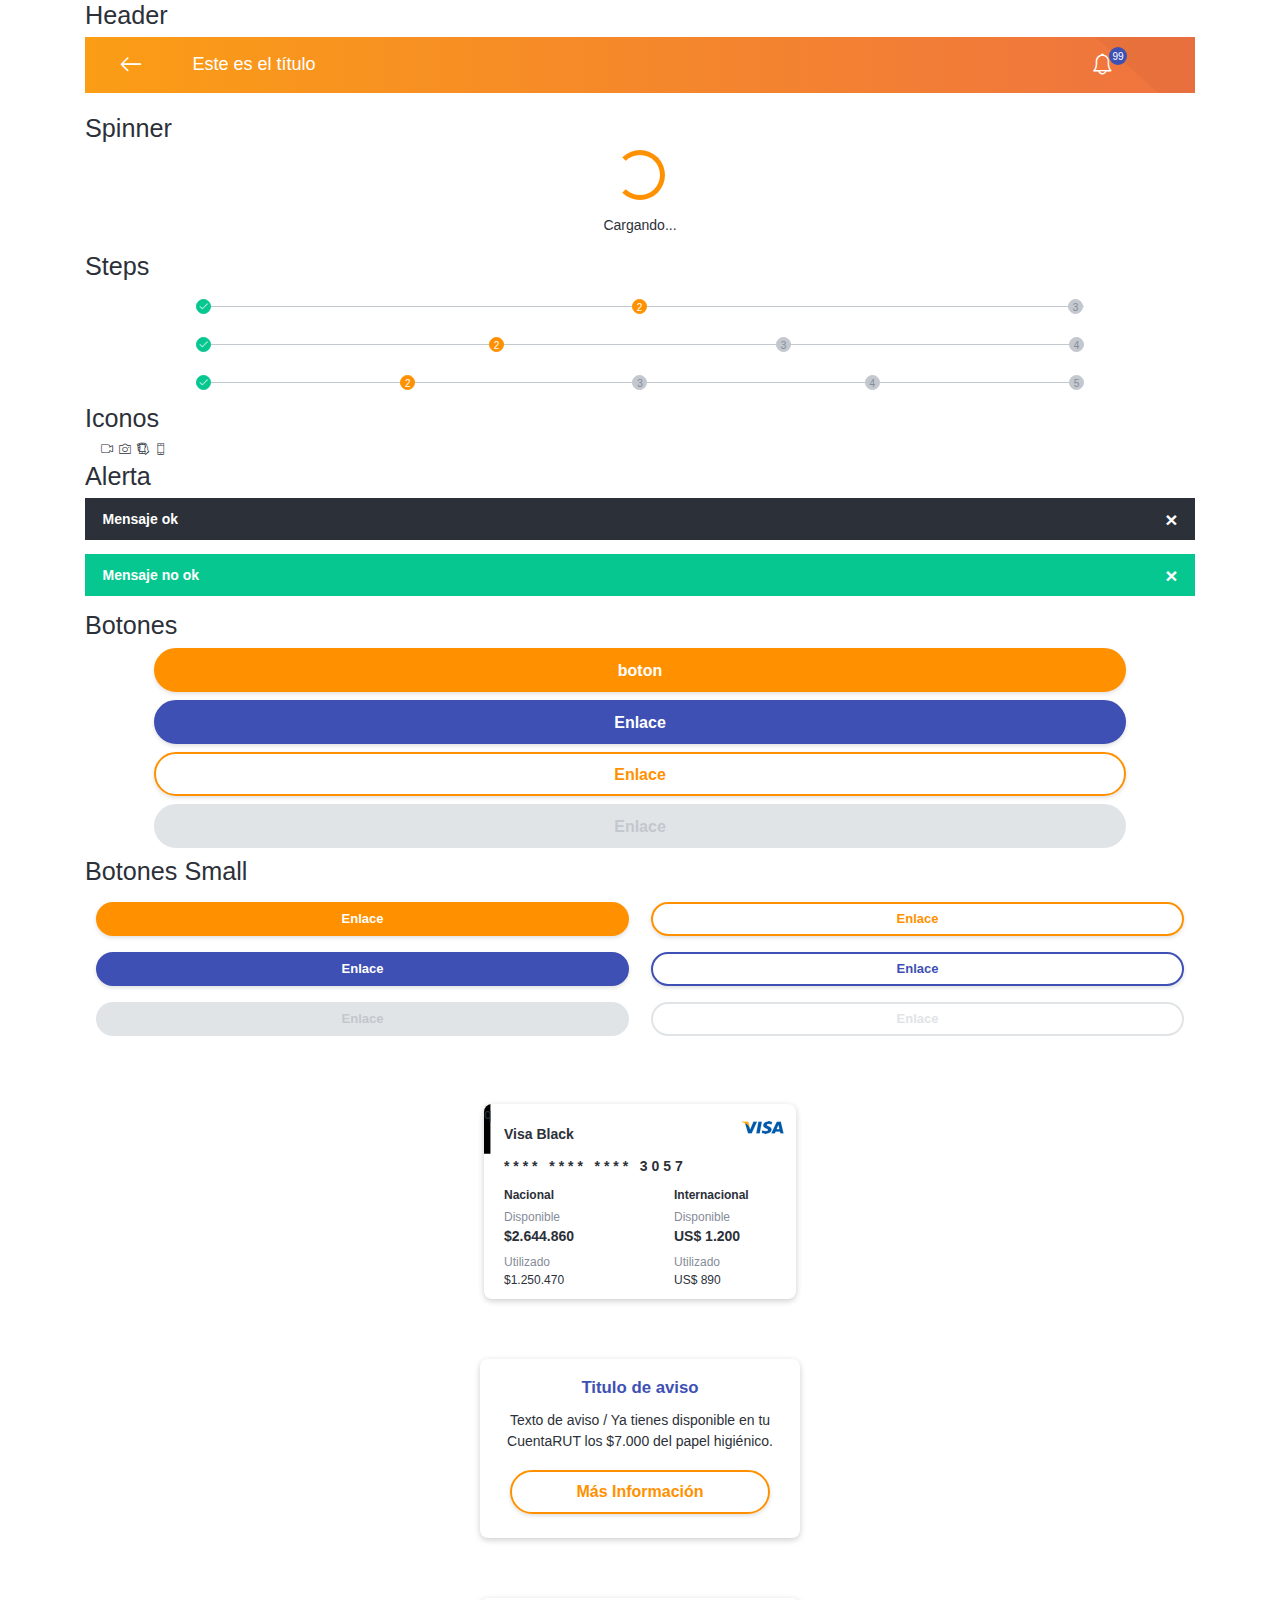
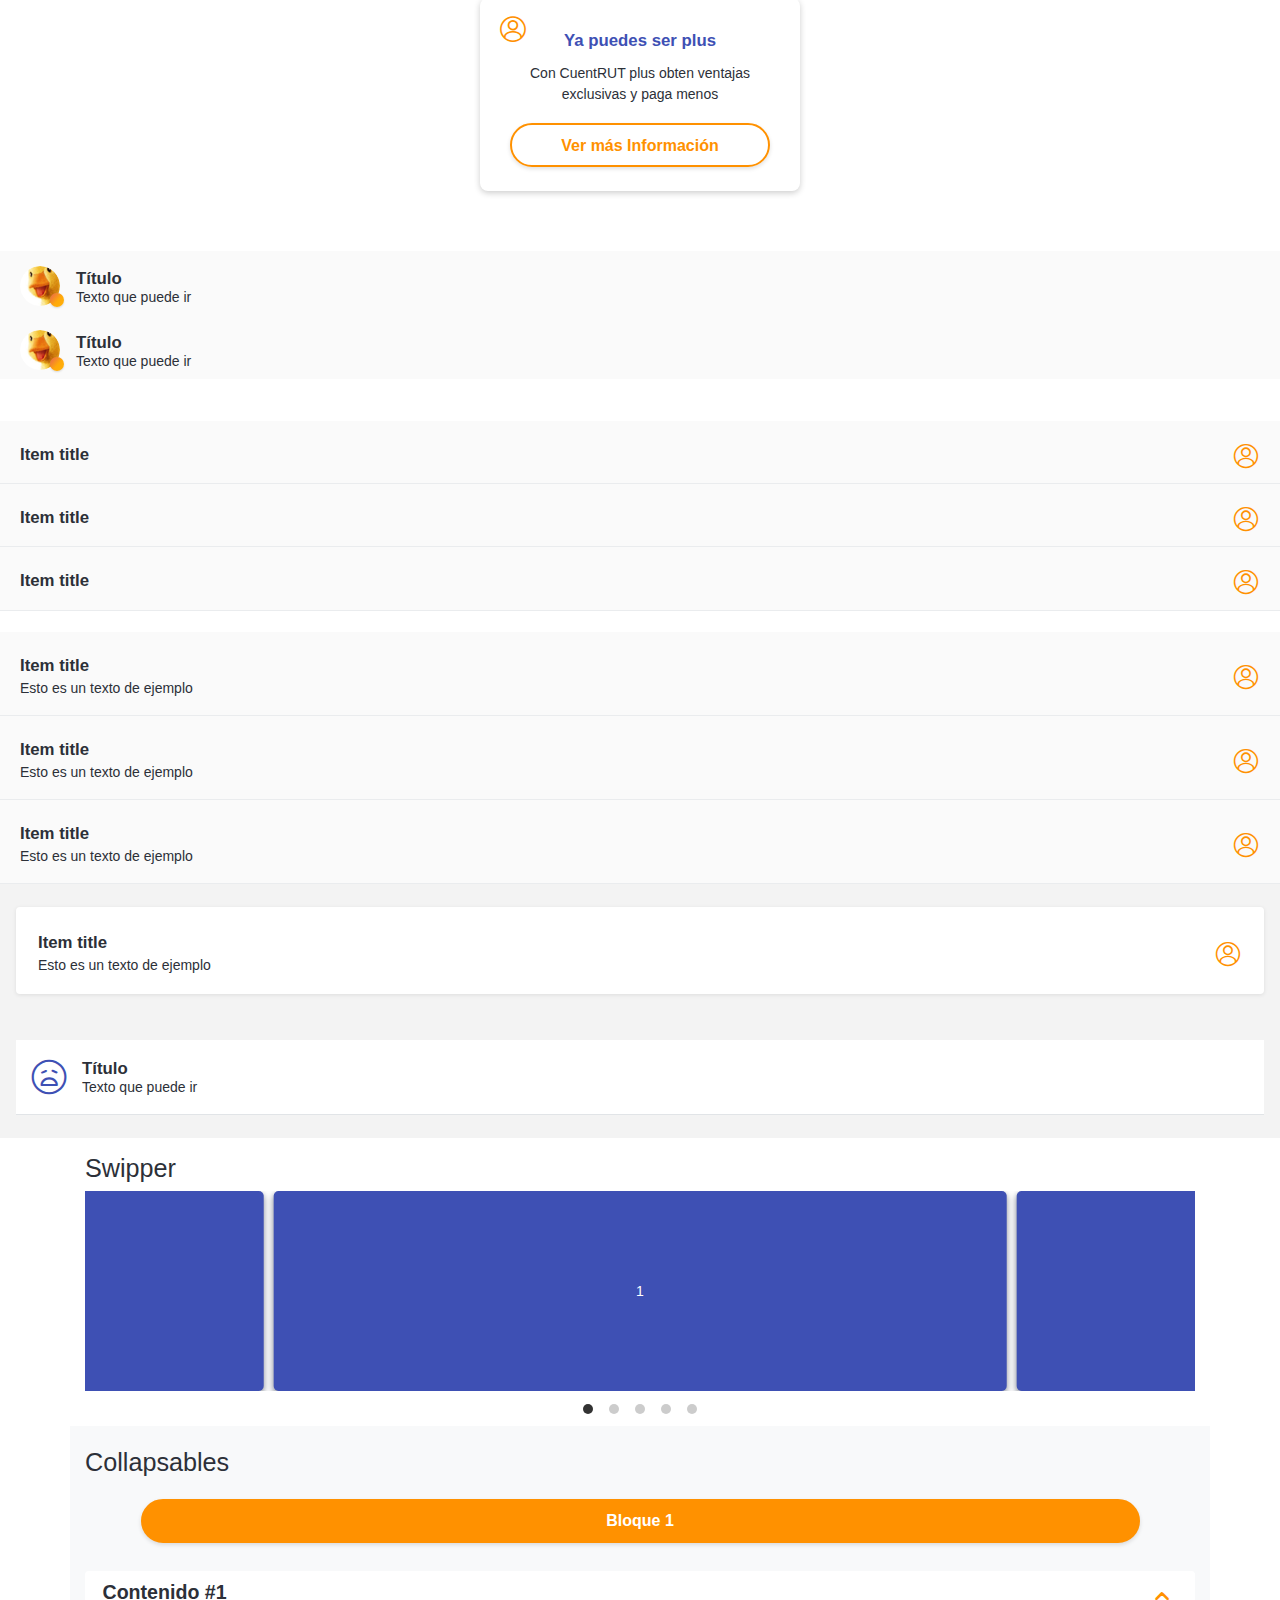
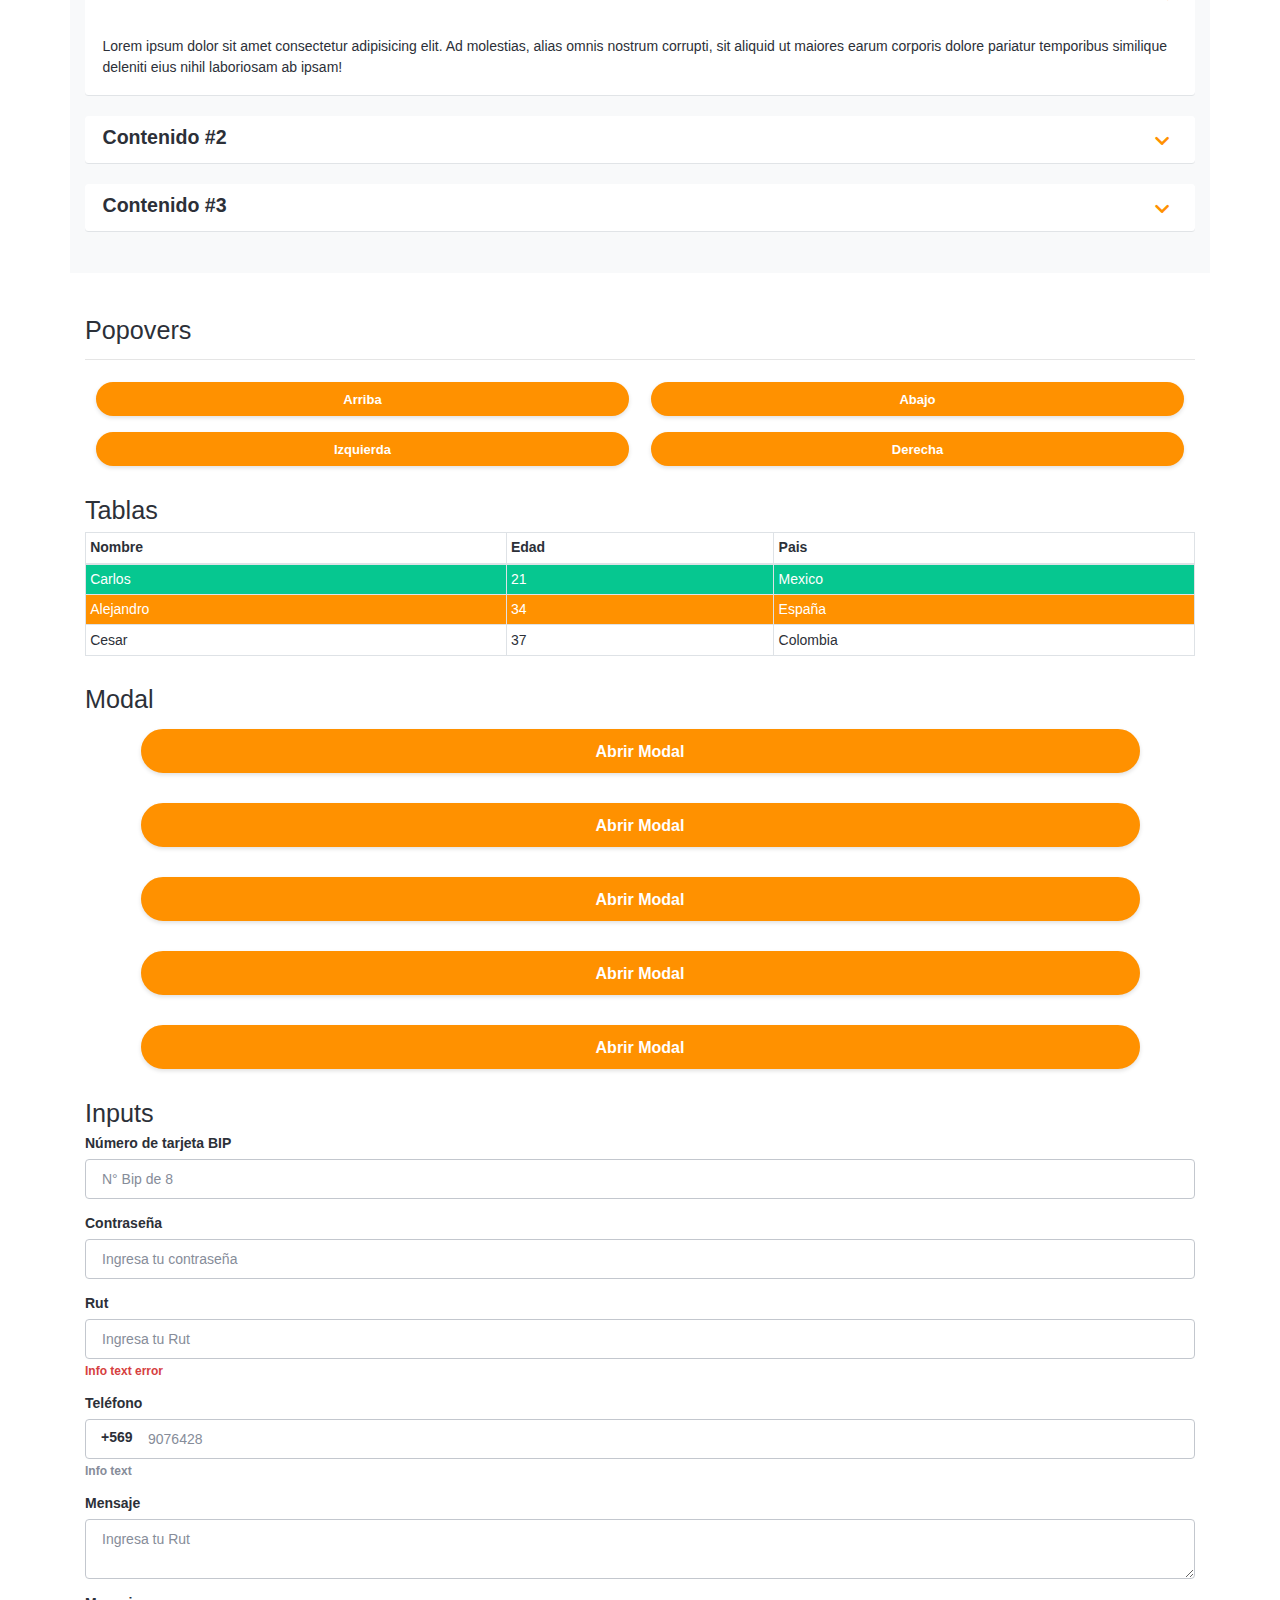
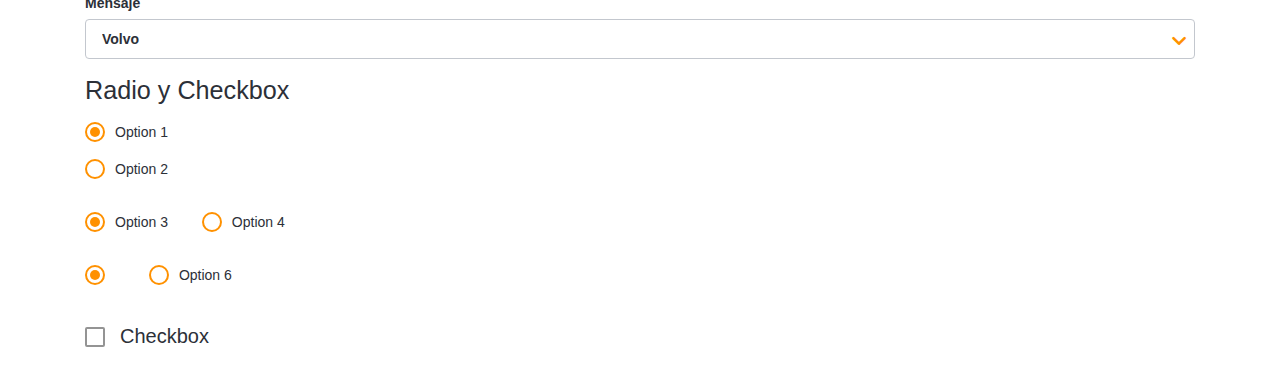
==== commit 793b867d: "card con icono" ====
--- a/index.html
+++ b/index.html
@@ -236,13 +236,22 @@
 		</div>
 		<!-- Fin list -->
 
-		<!-- List solo-->
+		<!-- Card solo-->
 		<div class="card-only__card-back">
 			<span class="card-only__title">Titulo de aviso</span>
 			<span class="card-only__text">Texto de aviso / Ya tienes disponible en tu CuentaRUT los $7.000 del papel higiénico.</span>
 			<button href="#" class="btn-lg btn-block button-bech--secondary" alt="boton secundario blanco">Más Información</button>
 		</div>
-		<!-- Fin list solo -->
+		<!-- Fin card solo -->
+
+		<!-- Card2 solo-->
+		<div class="card-only__card-back">
+			<span class="card-only__icon"></span>
+			<span class="card-only__title">Ya puedes ser plus</span>
+			<span class="card-only__text">Con CuentRUT plus obten ventajas exclusivas y paga menos</span>
+			<button href="#" class="btn-lg btn-block button-bech--secondary" alt="boton secundario blanco">Ver más Información</button>
+		</div>
+		<!-- Fin card2 solo -->
 
 		<!-- List con avatar-->
 		<div class="item-bech__back">
@@ -599,31 +608,31 @@
 
 		<!-- comienzo modal -->
 		<div class="container">
-				<div class="row mt-3">
-					<div class="col">
-						<button class="button-bech--primary" data-toggle="modal" data-target="#fm-modal5">Abrir Modal</button>
-						<div class="modal fade" id="fm-modal5" tabindex="-1" role="dialog" aria-labelledby="fm-modal4" aria-hidden="true">
-							<div class="modal-dialog modal-bech__dialog">
-								<div class="modal-content modal-bech__content">
-									<div class="modal-body--bech">
-										<div class="container-fluid">
-											<div class="row">
-												<div class="col-12">
-													<h5 class="modal-bech__title">Titulo Modal</h5>
-													<p class="modal-bech__text">Este texto describe la instancia del modal, Este texto describe la instancia del modal</p>
-												</div>
+			<div class="row mt-3">
+				<div class="col">
+					<button class="button-bech--primary" data-toggle="modal" data-target="#fm-modal5">Abrir Modal</button>
+					<div class="modal fade" id="fm-modal5" tabindex="-1" role="dialog" aria-labelledby="fm-modal4" aria-hidden="true">
+						<div class="modal-dialog modal-bech__dialog">
+							<div class="modal-content modal-bech__content">
+								<div class="modal-body--bech">
+									<div class="container-fluid">
+										<div class="row">
+											<div class="col-12">
+												<h5 class="modal-bech__title">Titulo Modal</h5>
+												<p class="modal-bech__text">Este texto describe la instancia del modal, Este texto describe la instancia del modal</p>
 											</div>
 										</div>
-										<button class="btn-block button-bech--primary mb-3">Aceptar</button>
-										<button class="button-bech-text--modal" data-dismiss="modal">Button text</button>
 									</div>
+									<button class="btn-block button-bech--primary mb-3">Aceptar</button>
+									<button class="button-bech-text--modal" data-dismiss="modal">Button text</button>
 								</div>
 							</div>
 						</div>
 					</div>
 				</div>
 			</div>
-			<!-- fin modal -->
+		</div>
+		<!-- fin modal -->
 
 		<!-- comienzo input -->
 		<br>
--- a/scss/main.css
+++ b/scss/main.css
@@ -1084,6 +1084,16 @@
   font-size: 1.2rem;
   color: #3E50B4;
   letter-spacing: 0; }
+.card-only__icon:after {
+  font-family: 'BECH';
+  content: "\e93f";
+  font-size: 34px;
+  font-weight: 100;
+  color: #FF9100;
+  height: 24px;
+  width: 24px;
+  margin-top: -10px;
+  display: block; }
 .card-only__text {
   display: block;
   font-weight: 400;
